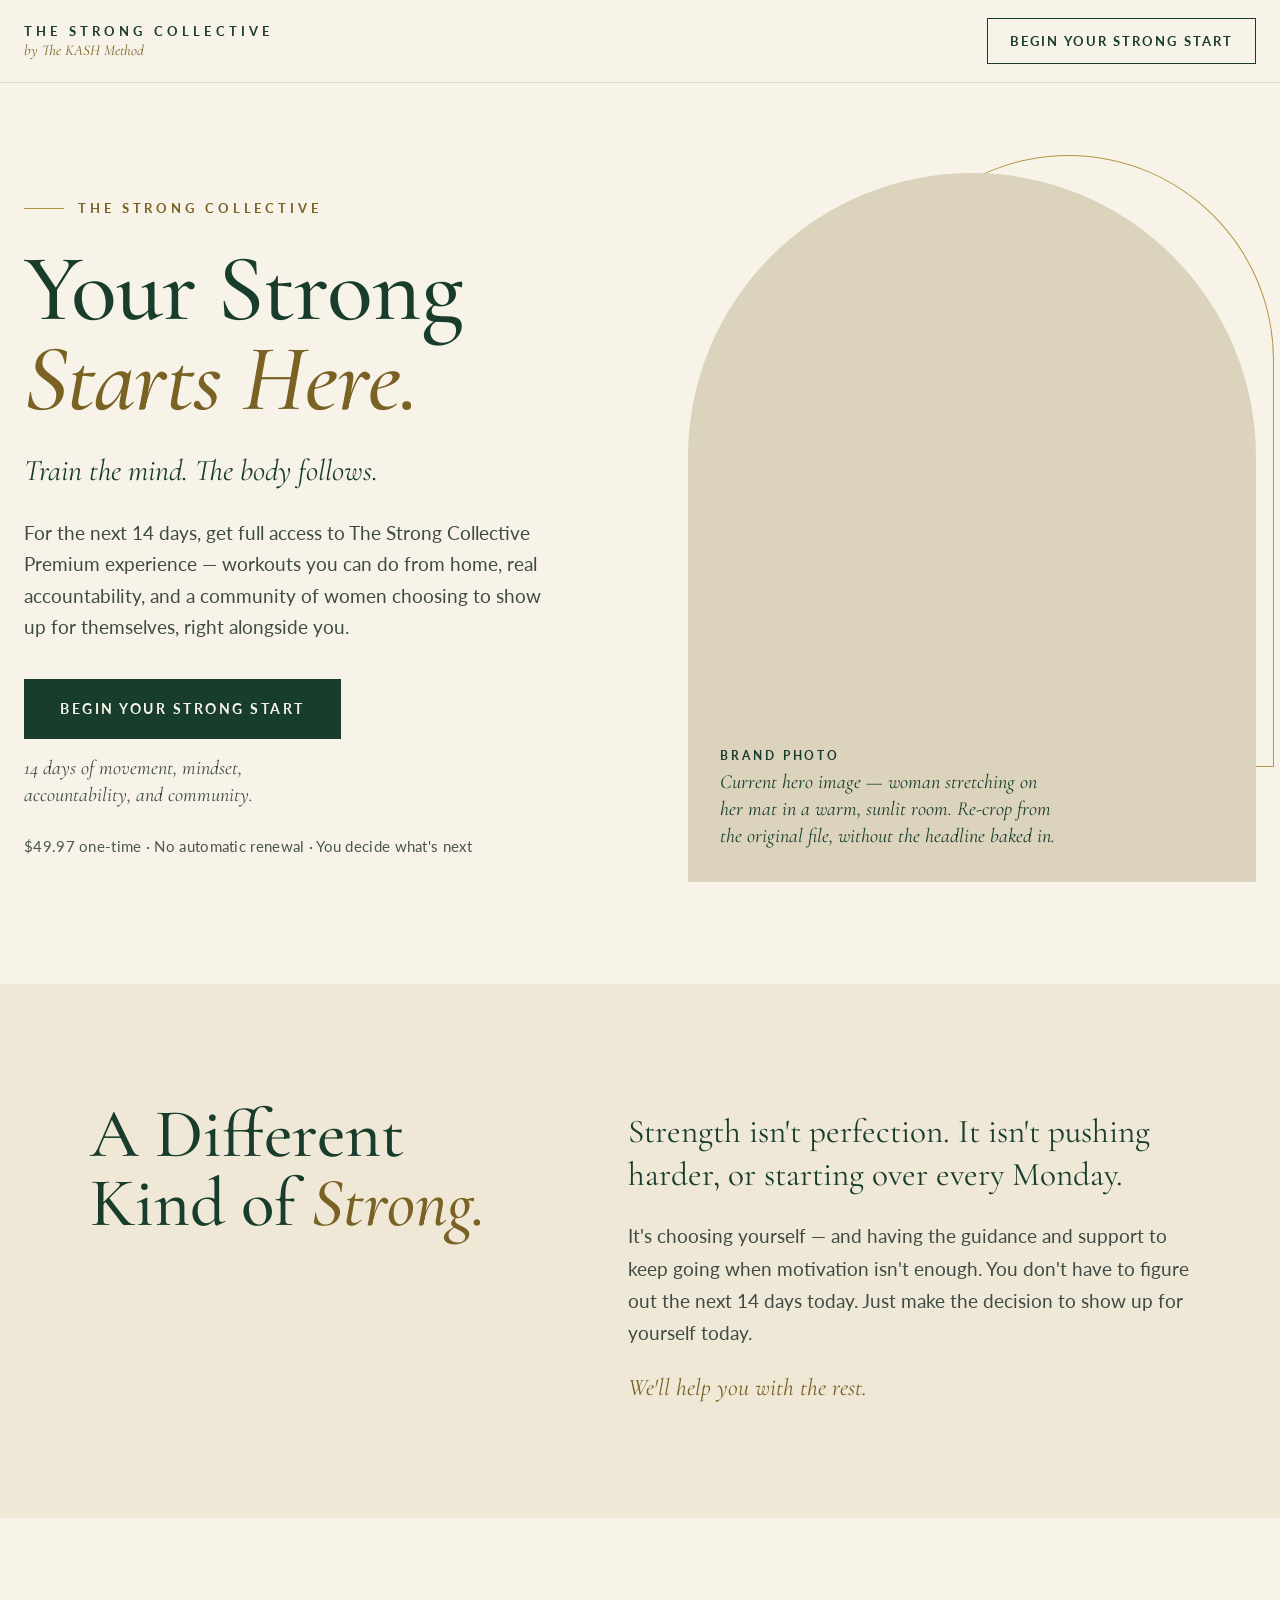
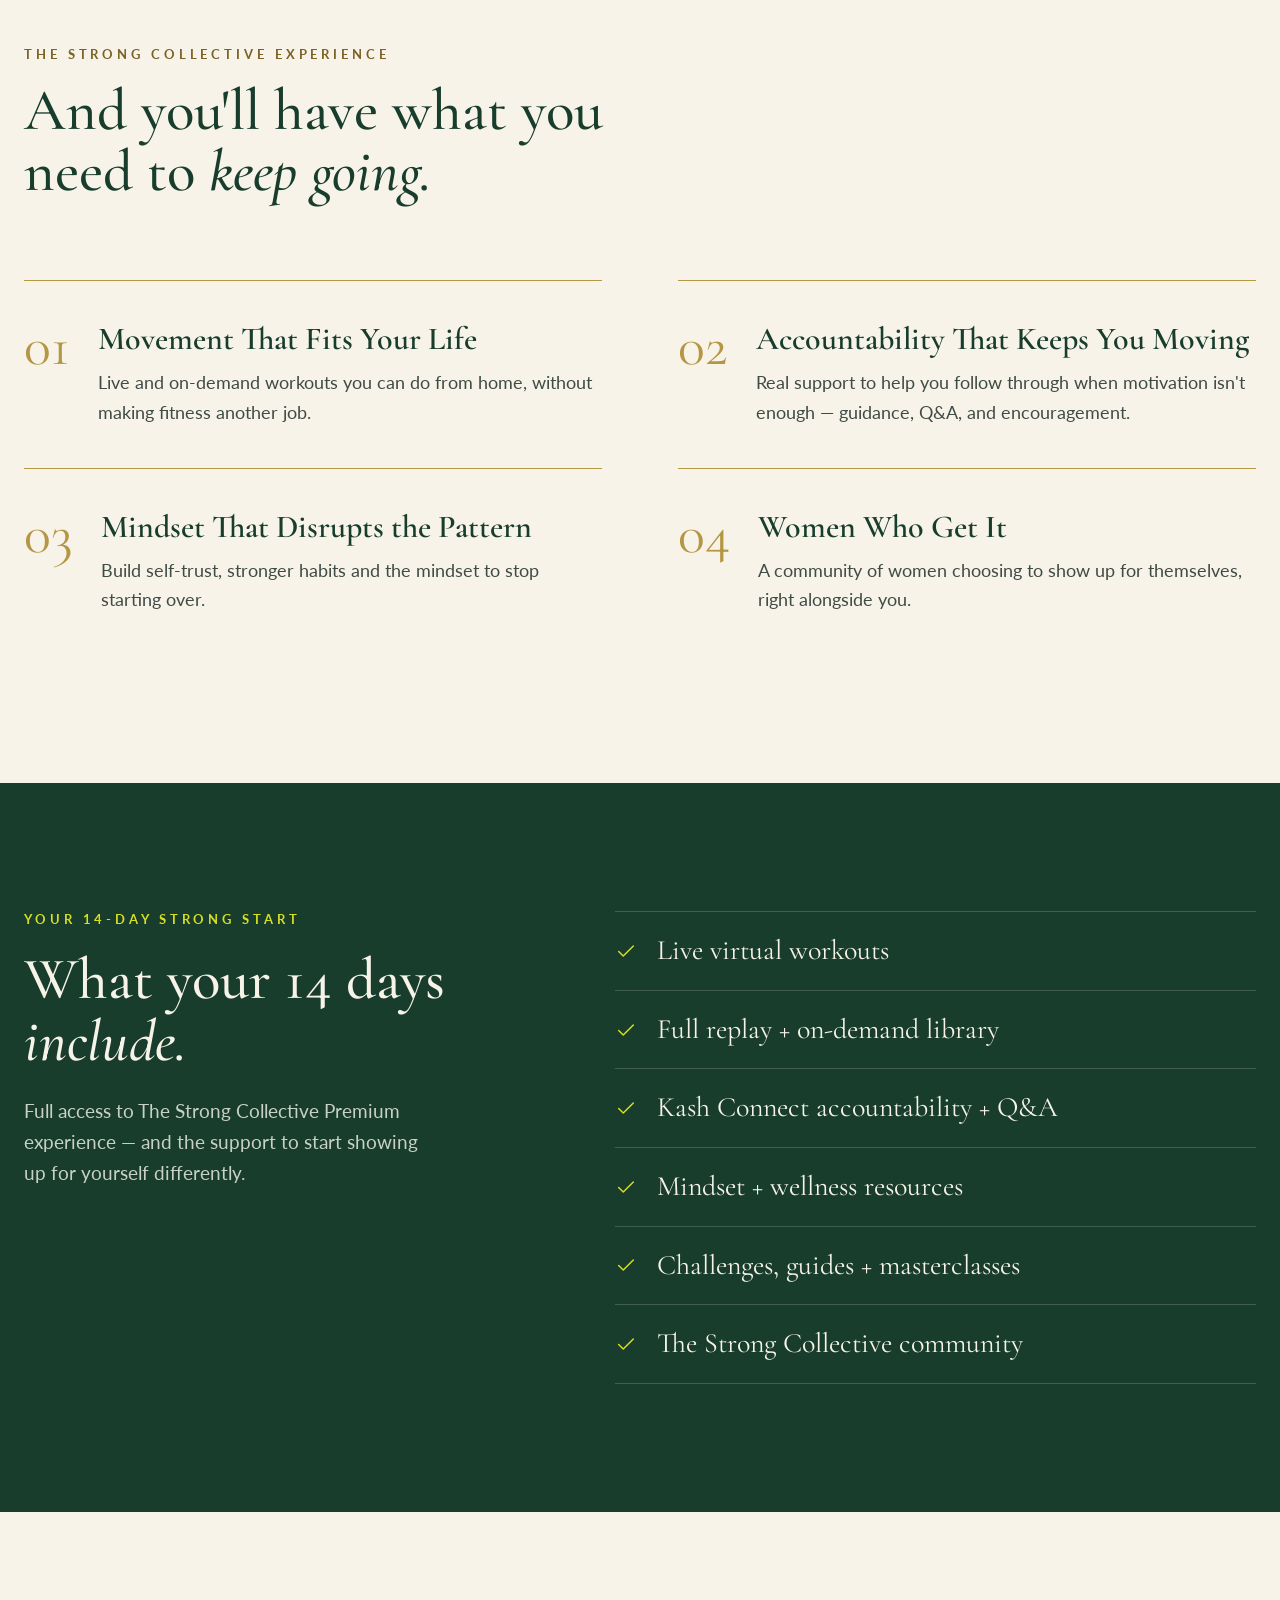
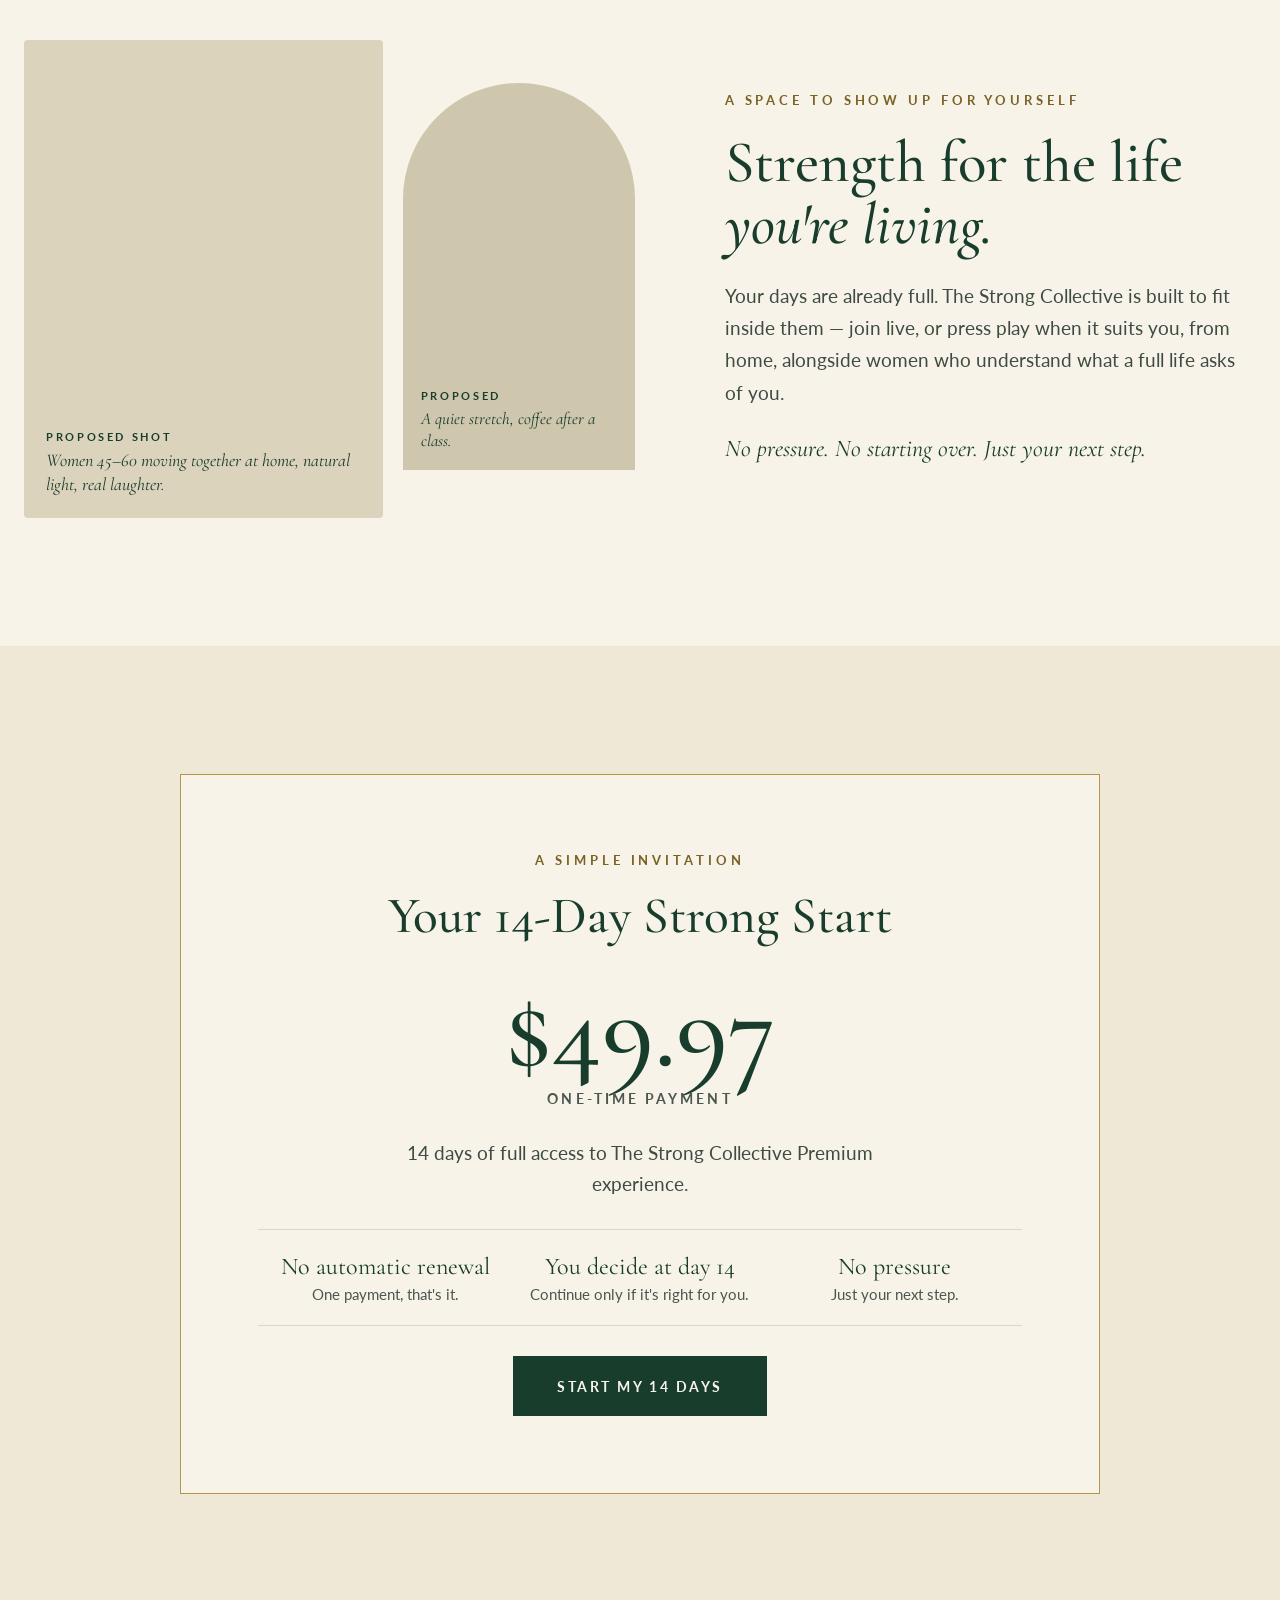
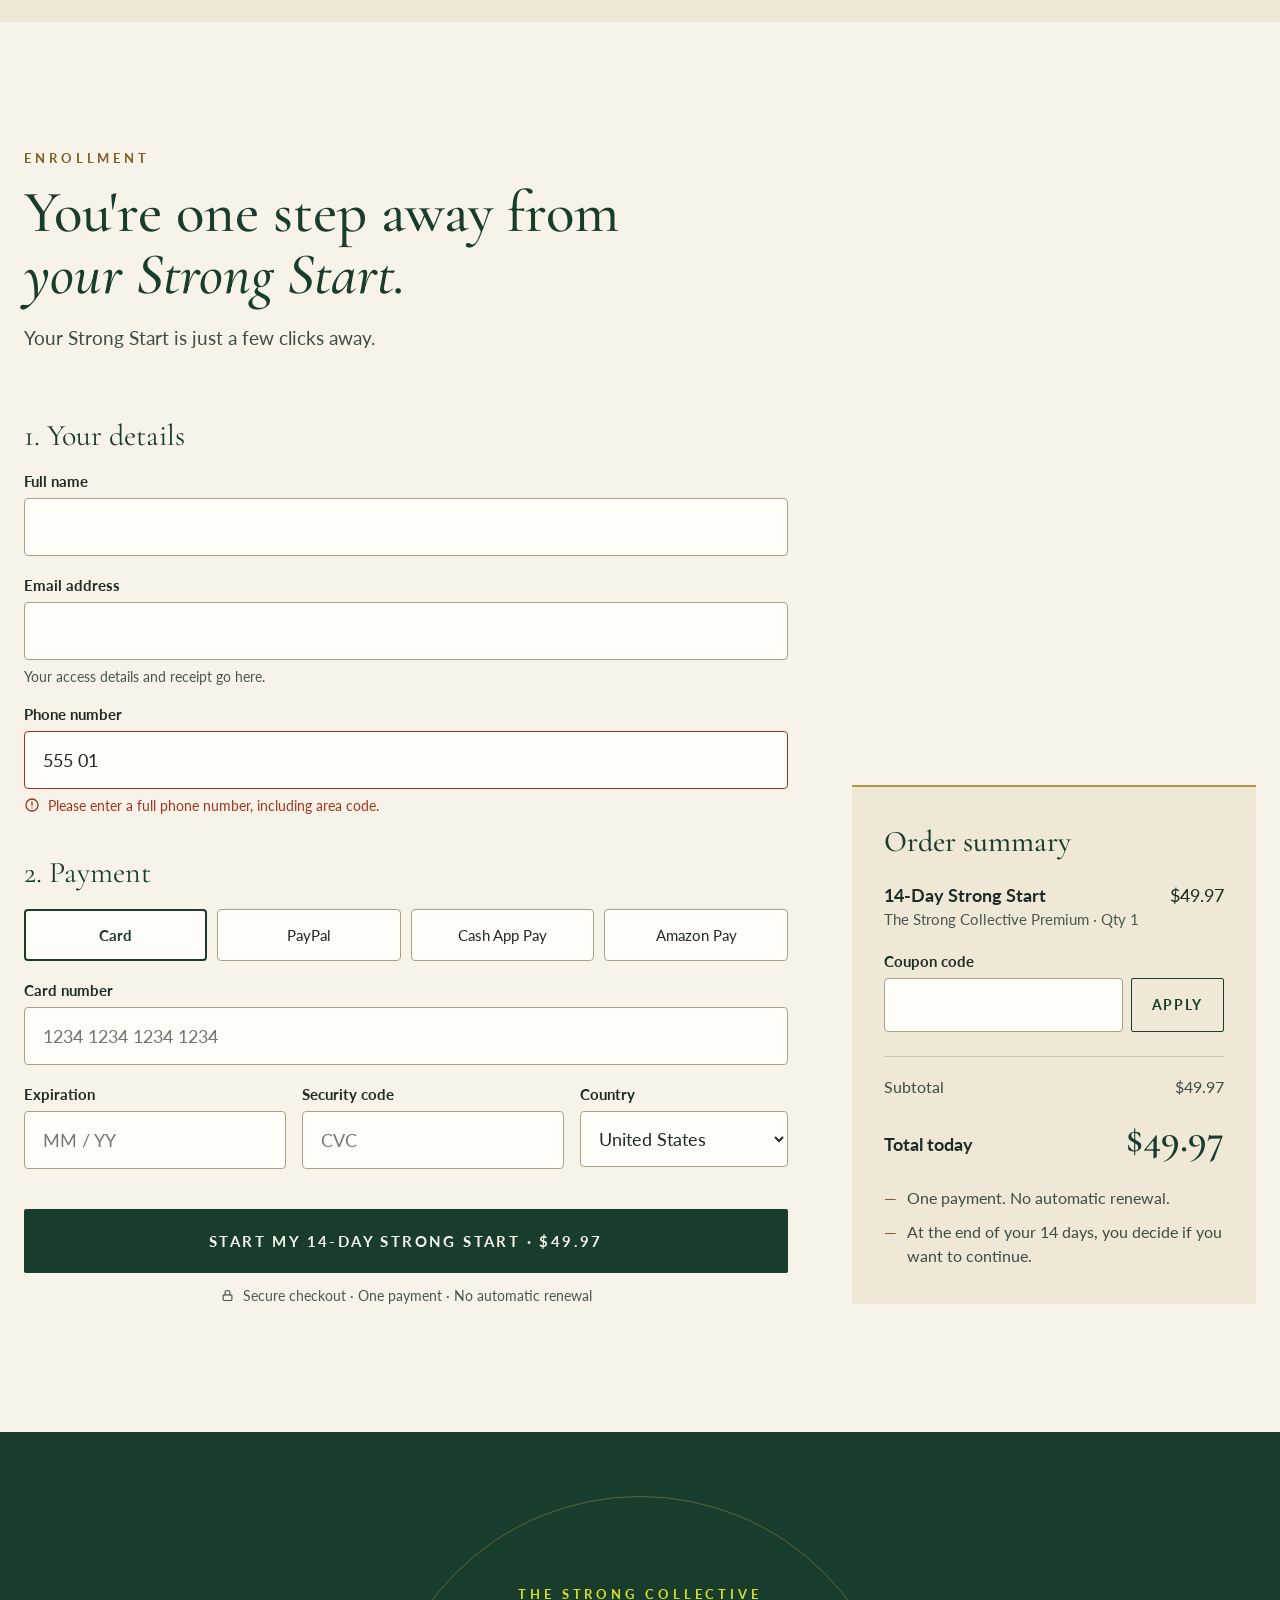
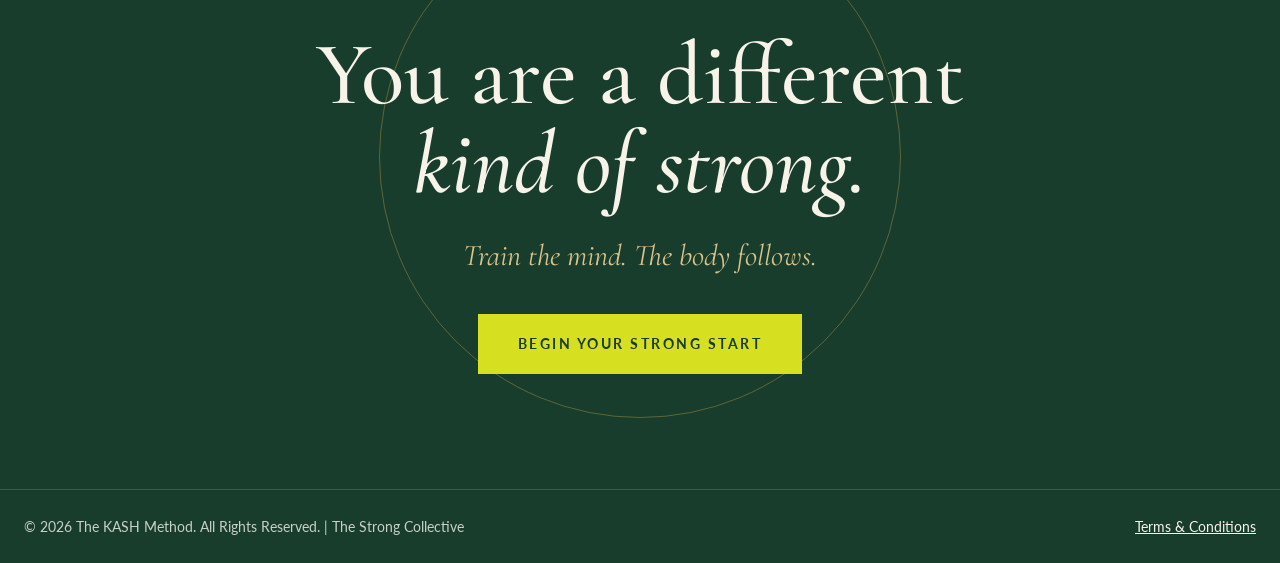
==== index.html @ 796e9d34 "Add Strong Starts homepage redesign and audit notes" ====
<!doctype html>
<html lang="en">
<head>
<meta charset="utf-8">
<meta name="viewport" content="width=device-width, initial-scale=1">
<title>Strong Starts Today — Homepage Redesign</title>
<meta name="description" content="The 14-Day Strong Start from The Strong Collective: live and on-demand workouts, accountability, mindset and community. $49.97 one-time, no automatic renewal.">
<link rel="preconnect" href="https://fonts.googleapis.com">
<link rel="stylesheet" href="https://fonts.googleapis.com/css2?family=Cormorant+Garamond:ital,wght@0,400;0,500;0,600;1,400;1,500&amp;family=Lato:wght@400;700&amp;display=swap">
<style>
body{margin:0;background:#F7F3E8;color:#1F2B25;font-family:'Lato',system-ui,sans-serif;-webkit-font-smoothing:antialiased}
a{color:#183D2D}a:hover{color:#7A6124}
*:focus-visible{outline:3px solid #B59645;outline-offset:3px}
.ss-btn{transition:background-color .25s ease,color .25s ease,transform .25s ease}
.ss-btn:hover{background:#0F2A1E !important;color:#F7F3E8 !important;transform:translateY(-1px)}
.ss-btn-light:hover{background:#E6EC5A !important;color:#183D2D !important;transform:translateY(-1px)}
.ss-field:focus{border-color:#183D2D !important;box-shadow:0 0 0 3px rgba(181,150,69,.35)}
@media (prefers-reduced-motion:reduce){*{transition:none !important;animation:none !important;scroll-behavior:auto !important}}
</style>
<style>html{scroll-behavior:smooth}</style>
</head>
<body>
<div style="width: 100%; min-height: 100%; background: #F7F3E8; overflow-x: hidden">

<!-- Header -->
<header style="border-bottom: 1px solid rgba(24,61,45,.14)">
<div style="max-width: 1240px; margin: 0 auto; padding: 18px 24px; display: flex; flex-wrap: wrap; align-items: center; justify-content: space-between; gap: 16px">
<a href="#top" style="text-decoration: none; display: flex; flex-direction: column; gap: 2px">
<span style="font-family: 'Lato', sans-serif; font-size: 13px; letter-spacing: .32em; font-weight: 700; color: #183D2D">THE STRONG COLLECTIVE</span>
<span style="font-family: 'Cormorant Garamond', serif; font-style: italic; font-size: 15px; color: #7A6124">by The KASH Method</span>
</a>
<a href="#enroll" class="ss-btn" style="display: inline-flex; align-items: center; min-height: 44px; padding: 0 22px; border: 1px solid #183D2D; color: #183D2D; text-decoration: none; font-size: 13px; font-weight: 700; letter-spacing: .16em">BEGIN YOUR STRONG START</a>
</div>
</header>

<!-- 1 Hero -->
<section id="top" style="max-width: 1240px; margin: 0 auto; padding: clamp(48px, 7vw, 104px) 24px clamp(56px, 8vw, 120px); display: flex; flex-wrap: wrap; align-items: center; gap: clamp(40px, 6vw, 88px)">
<div style="flex: 1 1 440px; min-width: 0; display: flex; flex-direction: column; gap: 28px">
<div style="display: flex; align-items: center; gap: 14px">
<span style="width: 40px; height: 1px; background: #B59645"></span>
<span style="font-size: 13px; letter-spacing: .3em; font-weight: 700; color: #7A6124">THE STRONG COLLECTIVE</span>
</div>
<h1 style="margin: 0; font-family: 'Cormorant Garamond', serif; font-weight: 500; font-size: clamp(52px, 7.4vw, 104px); line-height: .95; letter-spacing: -.01em; color: #183D2D">Your Strong<br><span style="font-style: italic; color: #7A6124">Starts Here.</span></h1>
<p style="margin: 0; font-family: 'Cormorant Garamond', serif; font-style: italic; font-size: clamp(24px, 2.4vw, 30px); color: #183D2D">Train the mind. The body follows.</p>
<p style="margin: 0; max-width: 520px; font-size: 19px; line-height: 1.65; color: #3F4B45">For the next 14 days, get full access to The Strong Collective Premium experience — workouts you can do from home, real accountability, and a community of women choosing to show up for themselves, right alongside you.</p>
<div style="display: flex; flex-wrap: wrap; align-items: center; gap: 16px 28px; padding-top: 8px">
<a href="#enroll" class="ss-btn" style="display: inline-flex; align-items: center; justify-content: center; min-height: 60px; padding: 0 36px; background: #183D2D; color: #F7F3E8; text-decoration: none; font-size: 14px; font-weight: 700; letter-spacing: .18em">BEGIN YOUR STRONG START</a>
<span style="font-family: 'Cormorant Garamond', serif; font-style: italic; font-size: 20px; line-height: 1.35; color: #3F4B45; max-width: 280px">14 days of movement, mindset, accountability, and community.</span>
</div>
<p style="margin: 0; font-size: 15px; color: #4A564F; letter-spacing: .02em">$49.97 one-time  ·  No automatic renewal  ·  You decide what's next</p>
</div>
<div style="flex: 1 1 420px; min-width: 0; position: relative">
<div style="position: absolute; top: -18px; right: -18px; width: 72%; height: 86%; border: 1px solid #B59645; border-radius: 999px 999px 4px 4px" aria-hidden="true"></div>
<div role="img" aria-label="Photo placeholder: existing brand hero photo" style="position: relative; aspect-ratio: 4 / 5; width: 100%; border-radius: 999px 999px 4px 4px; background: #DCD3BD; display: flex; align-items: flex-end; overflow: hidden">
<div style="padding: 28px 32px 32px; display: flex; flex-direction: column; gap: 6px">
<span style="font-size: 12px; letter-spacing: .24em; font-weight: 700; color: #183D2D">BRAND PHOTO</span>
<span style="font-family: 'Cormorant Garamond', serif; font-style: italic; font-size: 20px; line-height: 1.35; color: #183D2D; max-width: 340px">Current hero image — woman stretching on her mat in a warm, sunlit room. Re-crop from the original file, without the headline baked in.</span>
</div>
</div>
</div>
</section>

<!-- 2 Emotional connection -->
<section style="background: #EFE8D6">
<div style="max-width: 1100px; margin: 0 auto; padding: clamp(72px, 9vw, 136px) 24px; display: flex; flex-wrap: wrap; gap: clamp(32px, 6vw, 96px); align-items: flex-start">
<h2 style="flex: 1 1 320px; margin: 0; font-family: 'Cormorant Garamond', serif; font-weight: 500; font-size: clamp(44px, 5.4vw, 76px); line-height: 1; color: #183D2D">A Different<br>Kind of <span style="font-style: italic; color: #7A6124">Strong.</span></h2>
<div style="flex: 1 1 420px; min-width: 0; display: flex; flex-direction: column; gap: 24px; padding-top: 10px">
<p style="margin: 0; font-family: 'Cormorant Garamond', serif; font-size: clamp(26px, 2.6vw, 34px); line-height: 1.3; color: #183D2D">Strength isn't perfection. It isn't pushing harder, or starting over every Monday.</p>
<p style="margin: 0; font-size: 19px; line-height: 1.7; color: #3F4B45">It's choosing yourself — and having the guidance and support to keep going when motivation isn't enough. You don't have to figure out the next 14 days today. Just make the decision to show up for yourself today.</p>
<p style="margin: 0; font-family: 'Cormorant Garamond', serif; font-style: italic; font-size: 24px; color: #7A6124">We'll help you with the rest.</p>
</div>
</div>
</section>

<!-- 3 Pillars -->
<section style="max-width: 1240px; margin: 0 auto; padding: clamp(80px, 10vw, 144px) 24px">
<div style="display: flex; flex-wrap: wrap; justify-content: space-between; align-items: flex-end; gap: 24px; margin-bottom: clamp(48px, 6vw, 80px)">
<div style="display: flex; flex-direction: column; gap: 18px; max-width: 640px">
<span style="font-size: 13px; letter-spacing: .3em; font-weight: 700; color: #7A6124">THE STRONG COLLECTIVE EXPERIENCE</span>
<h2 style="margin: 0; font-family: 'Cormorant Garamond', serif; font-weight: 500; font-size: clamp(40px, 4.6vw, 64px); line-height: 1.05; color: #183D2D">And you'll have what you need to <span style="font-style: italic">keep going.</span></h2>
</div>
</div>
<div style="display: grid; grid-template-columns: repeat(auto-fit, minmax(min(100%, 480px), 1fr)); column-gap: clamp(40px, 6vw, 96px)">
<article style="display: flex; gap: 28px; padding: 40px 0; border-top: 1px solid #B59645">
<span style="font-family: 'Cormorant Garamond', serif; font-size: 56px; line-height: .9; color: #B59645" aria-hidden="true">01</span>
<div style="display: flex; flex-direction: column; gap: 12px">
<h3 style="margin: 0; font-family: 'Cormorant Garamond', serif; font-weight: 600; font-size: 32px; line-height: 1.1; color: #183D2D">Movement That Fits Your Life</h3>
<p style="margin: 0; font-size: 18px; line-height: 1.65; color: #3F4B45">Live and on-demand workouts you can do from home, without making fitness another job.</p>
</div>
</article>
<article style="display: flex; gap: 28px; padding: 40px 0; border-top: 1px solid #B59645">
<span style="font-family: 'Cormorant Garamond', serif; font-size: 56px; line-height: .9; color: #B59645" aria-hidden="true">02</span>
<div style="display: flex; flex-direction: column; gap: 12px">
<h3 style="margin: 0; font-family: 'Cormorant Garamond', serif; font-weight: 600; font-size: 32px; line-height: 1.1; color: #183D2D">Accountability That Keeps You Moving</h3>
<p style="margin: 0; font-size: 18px; line-height: 1.65; color: #3F4B45">Real support to help you follow through when motivation isn't enough — guidance, Q&amp;A, and encouragement.</p>
</div>
</article>
<article style="display: flex; gap: 28px; padding: 40px 0; border-top: 1px solid #B59645">
<span style="font-family: 'Cormorant Garamond', serif; font-size: 56px; line-height: .9; color: #B59645" aria-hidden="true">03</span>
<div style="display: flex; flex-direction: column; gap: 12px">
<h3 style="margin: 0; font-family: 'Cormorant Garamond', serif; font-weight: 600; font-size: 32px; line-height: 1.1; color: #183D2D">Mindset That Disrupts the Pattern</h3>
<p style="margin: 0; font-size: 18px; line-height: 1.65; color: #3F4B45">Build self-trust, stronger habits and the mindset to stop starting over.</p>
</div>
</article>
<article style="display: flex; gap: 28px; padding: 40px 0; border-top: 1px solid #B59645">
<span style="font-family: 'Cormorant Garamond', serif; font-size: 56px; line-height: .9; color: #B59645" aria-hidden="true">04</span>
<div style="display: flex; flex-direction: column; gap: 12px">
<h3 style="margin: 0; font-family: 'Cormorant Garamond', serif; font-weight: 600; font-size: 32px; line-height: 1.1; color: #183D2D">Women Who Get It</h3>
<p style="margin: 0; font-size: 18px; line-height: 1.65; color: #3F4B45">A community of women choosing to show up for themselves, right alongside you.</p>
</div>
</article>
</div>
</section>

<!-- 4 What's included -->
<section style="background: #183D2D; color: #F7F3E8">
<div style="max-width: 1240px; margin: 0 auto; padding: clamp(80px, 10vw, 136px) 24px; display: flex; flex-wrap: wrap; gap: clamp(40px, 7vw, 120px)">
<div style="flex: 1 1 340px; min-width: 0; display: flex; flex-direction: column; gap: 22px">
<span style="font-size: 13px; letter-spacing: .3em; font-weight: 700; color: #D7DF21">YOUR 14-DAY STRONG START</span>
<h2 style="margin: 0; font-family: 'Cormorant Garamond', serif; font-weight: 500; font-size: clamp(40px, 4.6vw, 64px); line-height: 1.05; color: #F7F3E8">What your 14 days <span style="font-style: italic">include.</span></h2>
<p style="margin: 0; font-size: 19px; line-height: 1.65; color: #C9D1C6; max-width: 420px">Full access to The Strong Collective Premium experience — and the support to start showing up for yourself differently.</p>
</div>
<ul style="flex: 1 1 480px; min-width: 0; margin: 0; padding: 0; list-style: none; display: flex; flex-direction: column">
<li style="display: flex; align-items: center; gap: 20px; padding: 22px 0; border-top: 1px solid rgba(247,243,232,.18)"><svg width="22" height="22" viewBox="0 0 24 24" fill="none" stroke="#D7DF21" stroke-width="1.6" stroke-linecap="round" stroke-linejoin="round" aria-hidden="true"><path d="M4 12.5l5 5L20 6.5"></path></svg><span style="font-family: 'Cormorant Garamond', serif; font-size: 28px; line-height: 1.2">Live virtual workouts</span></li>
<li style="display: flex; align-items: center; gap: 20px; padding: 22px 0; border-top: 1px solid rgba(247,243,232,.18)"><svg width="22" height="22" viewBox="0 0 24 24" fill="none" stroke="#D7DF21" stroke-width="1.6" stroke-linecap="round" stroke-linejoin="round" aria-hidden="true"><path d="M4 12.5l5 5L20 6.5"></path></svg><span style="font-family: 'Cormorant Garamond', serif; font-size: 28px; line-height: 1.2">Full replay + on-demand library</span></li>
<li style="display: flex; align-items: center; gap: 20px; padding: 22px 0; border-top: 1px solid rgba(247,243,232,.18)"><svg width="22" height="22" viewBox="0 0 24 24" fill="none" stroke="#D7DF21" stroke-width="1.6" stroke-linecap="round" stroke-linejoin="round" aria-hidden="true"><path d="M4 12.5l5 5L20 6.5"></path></svg><span style="font-family: 'Cormorant Garamond', serif; font-size: 28px; line-height: 1.2">Kash Connect accountability + Q&amp;A</span></li>
<li style="display: flex; align-items: center; gap: 20px; padding: 22px 0; border-top: 1px solid rgba(247,243,232,.18)"><svg width="22" height="22" viewBox="0 0 24 24" fill="none" stroke="#D7DF21" stroke-width="1.6" stroke-linecap="round" stroke-linejoin="round" aria-hidden="true"><path d="M4 12.5l5 5L20 6.5"></path></svg><span style="font-family: 'Cormorant Garamond', serif; font-size: 28px; line-height: 1.2">Mindset + wellness resources</span></li>
<li style="display: flex; align-items: center; gap: 20px; padding: 22px 0; border-top: 1px solid rgba(247,243,232,.18)"><svg width="22" height="22" viewBox="0 0 24 24" fill="none" stroke="#D7DF21" stroke-width="1.6" stroke-linecap="round" stroke-linejoin="round" aria-hidden="true"><path d="M4 12.5l5 5L20 6.5"></path></svg><span style="font-family: 'Cormorant Garamond', serif; font-size: 28px; line-height: 1.2">Challenges, guides + masterclasses</span></li>
<li style="display: flex; align-items: center; gap: 20px; padding: 22px 0; border-top: 1px solid rgba(247,243,232,.18); border-bottom: 1px solid rgba(247,243,232,.18)"><svg width="22" height="22" viewBox="0 0 24 24" fill="none" stroke="#D7DF21" stroke-width="1.6" stroke-linecap="round" stroke-linejoin="round" aria-hidden="true"><path d="M4 12.5l5 5L20 6.5"></path></svg><span style="font-family: 'Cormorant Garamond', serif; font-size: 28px; line-height: 1.2">The Strong Collective community</span></li>
</ul>
</div>
</section>

<!-- 5 Lifestyle storytelling -->
<section style="max-width: 1240px; margin: 0 auto; padding: clamp(80px, 10vw, 144px) 24px; display: flex; flex-wrap: wrap; align-items: center; gap: clamp(40px, 7vw, 112px)">
<div style="flex: 1 1 480px; min-width: 0; display: grid; grid-template-columns: repeat(5, minmax(0, 1fr)); gap: 20px; align-items: end">
<div role="img" aria-label="Photo placeholder: women moving together" style="grid-column: span 3; aspect-ratio: 3 / 4; background: #DCD3BD; border-radius: 4px; display: flex; align-items: flex-end">
<div style="padding: 22px; display: flex; flex-direction: column; gap: 6px">
<span style="font-size: 11px; letter-spacing: .24em; font-weight: 700; color: #183D2D">PROPOSED SHOT</span>
<span style="font-family: 'Cormorant Garamond', serif; font-style: italic; font-size: 18px; line-height: 1.3; color: #183D2D">Women 45–60 moving together at home, natural light, real laughter.</span>
</div>
</div>
<div role="img" aria-label="Photo placeholder: a quiet moment of rest" style="grid-column: span 2; aspect-ratio: 3 / 5; background: #CFC6AE; border-radius: 999px 999px 4px 4px; display: flex; align-items: flex-end; margin-bottom: 48px">
<div style="padding: 18px; display: flex; flex-direction: column; gap: 6px">
<span style="font-size: 11px; letter-spacing: .24em; font-weight: 700; color: #183D2D">PROPOSED</span>
<span style="font-family: 'Cormorant Garamond', serif; font-style: italic; font-size: 17px; line-height: 1.3; color: #183D2D">A quiet stretch, coffee after a class.</span>
</div>
</div>
</div>
<div style="flex: 1 1 400px; min-width: 0; display: flex; flex-direction: column; gap: 24px">
<span style="font-size: 13px; letter-spacing: .3em; font-weight: 700; color: #7A6124">A SPACE TO SHOW UP FOR YOURSELF</span>
<h2 style="margin: 0; font-family: 'Cormorant Garamond', serif; font-weight: 500; font-size: clamp(40px, 4.6vw, 64px); line-height: 1.05; color: #183D2D">Strength for the life <span style="font-style: italic">you're living.</span></h2>
<p style="margin: 0; font-size: 19px; line-height: 1.7; color: #3F4B45">Your days are already full. The Strong Collective is built to fit inside them — join live, or press play when it suits you, from home, alongside women who understand what a full life asks of you.</p>
<p style="margin: 0; font-family: 'Cormorant Garamond', serif; font-style: italic; font-size: 24px; line-height: 1.35; color: #183D2D">No pressure. No starting over. Just your next step.</p>
</div>
</section>

<!-- 6 The invitation -->
<section style="background: #EFE8D6">
<div style="max-width: 920px; margin: 0 auto; padding: clamp(80px, 10vw, 136px) 24px">
<div style="background: #F7F3E8; border: 1px solid #B59645; padding: clamp(40px, 6vw, 80px) clamp(24px, 6vw, 80px); display: flex; flex-direction: column; align-items: center; text-align: center; gap: 22px">
<span style="font-size: 13px; letter-spacing: .3em; font-weight: 700; color: #7A6124">A SIMPLE INVITATION</span>
<h2 style="margin: 0; font-family: 'Cormorant Garamond', serif; font-weight: 500; font-size: clamp(36px, 4vw, 52px); line-height: 1.05; color: #183D2D">Your 14-Day Strong Start</h2>
<div style="display: flex; flex-direction: column; align-items: center; gap: 4px; padding: 8px 0">
<span style="font-family: 'Cormorant Garamond', serif; font-weight: 500; font-size: clamp(72px, 9vw, 112px); line-height: 1; color: #183D2D">$49.97</span>
<span style="font-size: 14px; letter-spacing: .22em; font-weight: 700; color: #4A564F">ONE-TIME PAYMENT</span>
</div>
<p style="margin: 0; max-width: 520px; font-size: 19px; line-height: 1.65; color: #3F4B45">14 days of full access to The Strong Collective Premium experience.</p>
<div style="width: 100%; display: flex; flex-wrap: wrap; justify-content: center; border-top: 1px solid rgba(24,61,45,.14); border-bottom: 1px solid rgba(24,61,45,.14); margin: 8px 0">
<div style="flex: 1 1 180px; padding: 22px 12px; display: flex; flex-direction: column; gap: 4px"><span style="font-family: 'Cormorant Garamond', serif; font-size: 24px; color: #183D2D">No automatic renewal</span><span style="font-size: 15px; color: #4A564F">One payment, that's it.</span></div>
<div style="flex: 1 1 180px; padding: 22px 12px; display: flex; flex-direction: column; gap: 4px"><span style="font-family: 'Cormorant Garamond', serif; font-size: 24px; color: #183D2D">You decide at day 14</span><span style="font-size: 15px; color: #4A564F">Continue only if it's right for you.</span></div>
<div style="flex: 1 1 180px; padding: 22px 12px; display: flex; flex-direction: column; gap: 4px"><span style="font-family: 'Cormorant Garamond', serif; font-size: 24px; color: #183D2D">No pressure</span><span style="font-size: 15px; color: #4A564F">Just your next step.</span></div>
</div>
<a href="#enroll" class="ss-btn" style="display: inline-flex; align-items: center; justify-content: center; min-height: 60px; padding: 0 44px; background: #183D2D; color: #F7F3E8; text-decoration: none; font-size: 14px; font-weight: 700; letter-spacing: .18em">START MY 14 DAYS</a>
</div>
</div>
</section>

<!-- 7 Enrollment + checkout -->
<section id="enroll" style="max-width: 1240px; margin: 0 auto; padding: clamp(80px, 10vw, 136px) 24px">
<div style="display: flex; flex-direction: column; gap: 16px; max-width: 640px; margin-bottom: clamp(40px, 5vw, 64px)">
<span style="font-size: 13px; letter-spacing: .3em; font-weight: 700; color: #7A6124">ENROLLMENT</span>
<h2 style="margin: 0; font-family: 'Cormorant Garamond', serif; font-weight: 500; font-size: clamp(40px, 4.6vw, 64px); line-height: 1.05; color: #183D2D">You're one step away from <span style="font-style: italic">your Strong Start.</span></h2>
<p style="margin: 0; font-size: 19px; line-height: 1.65; color: #3F4B45">Your Strong Start is just a few clicks away.</p>
</div>
<div style="display: flex; flex-wrap: wrap-reverse; gap: clamp(32px, 5vw, 64px); align-items: flex-start">

<form style="flex: 999 1 520px; min-width: 0; display: flex; flex-direction: column; gap: 40px" aria-label="Enrollment and payment">
<fieldset style="margin: 0; padding: 0; border: 0; display: flex; flex-direction: column; gap: 20px">
<legend style="padding: 0 0 18px; font-family: 'Cormorant Garamond', serif; font-size: 30px; color: #183D2D">1. Your details</legend>
<div style="display: flex; flex-direction: column; gap: 8px">
<label for="ss-name" style="font-size: 15px; font-weight: 700; color: #1F2B25">Full name</label>
<input id="ss-name" class="ss-field" type="text" autocomplete="name" style="height: 56px; padding: 0 18px; font: 18px 'Lato', sans-serif; color: #1F2B25; background: #FFFDF8; border: 1px solid #A9A08A; border-radius: 4px; outline: none">
</div>
<div style="display: flex; flex-direction: column; gap: 8px">
<label for="ss-email" style="font-size: 15px; font-weight: 700; color: #1F2B25">Email address</label>
<input id="ss-email" class="ss-field" type="email" autocomplete="email" aria-describedby="ss-email-hint" style="height: 56px; padding: 0 18px; font: 18px 'Lato', sans-serif; color: #1F2B25; background: #FFFDF8; border: 1px solid #A9A08A; border-radius: 4px; outline: none">
<span id="ss-email-hint" style="font-size: 14px; color: #4A564F">Your access details and receipt go here.</span>
</div>
<div style="display: flex; flex-direction: column; gap: 8px">
<label for="ss-phone" style="font-size: 15px; font-weight: 700; color: #1F2B25">Phone number</label>
<input id="ss-phone" class="ss-field" type="tel" autocomplete="tel" aria-invalid="true" aria-describedby="ss-phone-err" value="555 01" style="height: 56px; padding: 0 18px; font: 18px 'Lato', sans-serif; color: #1F2B25; background: #FFFDF8; border: 1.5px solid #A3341F; border-radius: 4px; outline: none">
<span id="ss-phone-err" style="display: flex; align-items: center; gap: 8px; font-size: 14px; color: #A3341F"><svg width="16" height="16" viewBox="0 0 24 24" fill="none" stroke="currentColor" stroke-width="2" stroke-linecap="round" aria-hidden="true"><circle cx="12" cy="12" r="9"></circle><path d="M12 7.5v5.5M12 16.5v.01"></path></svg>Please enter a full phone number, including area code.</span>
</div>
</fieldset>

<fieldset style="margin: 0; padding: 0; border: 0; display: flex; flex-direction: column; gap: 20px">
<legend style="padding: 0 0 18px; font-family: 'Cormorant Garamond', serif; font-size: 30px; color: #183D2D">2. Payment</legend>
<div role="radiogroup" aria-label="Payment method" style="display: grid; grid-template-columns: repeat(auto-fit, minmax(130px, 1fr)); gap: 10px">
<button type="button" role="radio" aria-checked="true" style="min-height: 52px; background: #FFFDF8; border: 2px solid #183D2D; border-radius: 4px; font: 700 15px 'Lato', sans-serif; color: #183D2D; cursor: pointer">Card</button>
<button type="button" role="radio" aria-checked="false" style="min-height: 52px; background: #FFFDF8; border: 1px solid #A9A08A; border-radius: 4px; font: 15px 'Lato', sans-serif; color: #1F2B25; cursor: pointer">PayPal</button>
<button type="button" role="radio" aria-checked="false" style="min-height: 52px; background: #FFFDF8; border: 1px solid #A9A08A; border-radius: 4px; font: 15px 'Lato', sans-serif; color: #1F2B25; cursor: pointer">Cash App Pay</button>
<button type="button" role="radio" aria-checked="false" style="min-height: 52px; background: #FFFDF8; border: 1px solid #A9A08A; border-radius: 4px; font: 15px 'Lato', sans-serif; color: #1F2B25; cursor: pointer">Amazon Pay</button>
</div>
<div style="display: flex; flex-direction: column; gap: 8px">
<label for="ss-card" style="font-size: 15px; font-weight: 700; color: #1F2B25">Card number</label>
<input id="ss-card" class="ss-field" type="text" inputmode="numeric" autocomplete="cc-number" placeholder="1234 1234 1234 1234" style="height: 56px; padding: 0 18px; font: 18px 'Lato', sans-serif; color: #1F2B25; background: #FFFDF8; border: 1px solid #A9A08A; border-radius: 4px; outline: none">
</div>
<div style="display: flex; flex-wrap: wrap; gap: 16px">
<div style="flex: 1 1 160px; display: flex; flex-direction: column; gap: 8px">
<label for="ss-exp" style="font-size: 15px; font-weight: 700; color: #1F2B25">Expiration</label>
<input id="ss-exp" class="ss-field" type="text" autocomplete="cc-exp" placeholder="MM / YY" style="height: 56px; padding: 0 18px; font: 18px 'Lato', sans-serif; color: #1F2B25; background: #FFFDF8; border: 1px solid #A9A08A; border-radius: 4px; outline: none">
</div>
<div style="flex: 1 1 160px; display: flex; flex-direction: column; gap: 8px">
<label for="ss-cvc" style="font-size: 15px; font-weight: 700; color: #1F2B25">Security code</label>
<input id="ss-cvc" class="ss-field" type="text" inputmode="numeric" autocomplete="cc-csc" placeholder="CVC" style="height: 56px; padding: 0 18px; font: 18px 'Lato', sans-serif; color: #1F2B25; background: #FFFDF8; border: 1px solid #A9A08A; border-radius: 4px; outline: none">
</div>
<div style="flex: 1 1 160px; display: flex; flex-direction: column; gap: 8px">
<label for="ss-country" style="font-size: 15px; font-weight: 700; color: #1F2B25">Country</label>
<select id="ss-country" class="ss-field" autocomplete="country-name" style="height: 56px; padding: 0 14px; font: 18px 'Lato', sans-serif; color: #1F2B25; background: #FFFDF8; border: 1px solid #A9A08A; border-radius: 4px; outline: none"><option>United States</option></select>
</div>
</div>
</fieldset>

<div style="display: flex; flex-direction: column; gap: 14px">
<button type="submit" class="ss-btn" style="min-height: 64px; padding: 0 28px; background: #183D2D; color: #F7F3E8; border: 0; border-radius: 2px; font: 700 15px 'Lato', sans-serif; letter-spacing: .16em; cursor: pointer">START MY 14-DAY STRONG START  ·  $49.97</button>
<p style="margin: 0; display: flex; align-items: center; justify-content: center; gap: 8px; font-size: 14px; color: #4A564F; text-align: center"><svg width="15" height="15" viewBox="0 0 24 24" fill="none" stroke="currentColor" stroke-width="1.8" stroke-linecap="round" stroke-linejoin="round" aria-hidden="true"><rect x="5" y="11" width="14" height="9" rx="1.5"></rect><path d="M8 11V8a4 4 0 0 1 8 0v3"></path></svg>Secure checkout  ·  One payment  ·  No automatic renewal</p>
</div>
</form>

<aside aria-label="Order summary" style="flex: 1 1 340px; min-width: 0; background: #EFE8D6; border-top: 2px solid #B59645; padding: 36px 32px; display: flex; flex-direction: column; gap: 24px">
<h3 style="margin: 0; font-family: 'Cormorant Garamond', serif; font-weight: 500; font-size: 30px; color: #183D2D">Order summary</h3>
<div style="display: flex; justify-content: space-between; gap: 16px; align-items: baseline">
<div style="display: flex; flex-direction: column; gap: 4px"><span style="font-size: 18px; font-weight: 700; color: #1F2B25">14-Day Strong Start</span><span style="font-size: 15px; color: #4A564F">The Strong Collective Premium · Qty 1</span></div>
<span style="font-size: 18px; color: #1F2B25">$49.97</span>
</div>
<div style="display: flex; flex-direction: column; gap: 8px">
<label for="ss-coupon" style="font-size: 15px; font-weight: 700; color: #1F2B25">Coupon code</label>
<div style="display: flex; gap: 8px">
<input id="ss-coupon" class="ss-field" type="text" style="flex: 1 1 auto; min-width: 0; height: 52px; padding: 0 16px; font: 17px 'Lato', sans-serif; background: #FFFDF8; border: 1px solid #A9A08A; border-radius: 4px; outline: none">
<button type="button" style="min-height: 52px; padding: 0 20px; background: transparent; border: 1px solid #183D2D; border-radius: 2px; font: 700 14px 'Lato', sans-serif; letter-spacing: .12em; color: #183D2D; cursor: pointer">APPLY</button>
</div>
</div>
<div style="display: flex; flex-direction: column; gap: 10px; padding-top: 20px; border-top: 1px solid rgba(24,61,45,.18)">
<div style="display: flex; justify-content: space-between; font-size: 16px; color: #3F4B45"><span>Subtotal</span><span>$49.97</span></div>
<div style="display: flex; justify-content: space-between; align-items: baseline; padding-top: 8px"><span style="font-size: 18px; font-weight: 700; color: #1F2B25">Total today</span><span style="font-family: 'Cormorant Garamond', serif; font-weight: 600; font-size: 40px; color: #183D2D">$49.97</span></div>
</div>
<ul style="margin: 0; padding: 0; list-style: none; display: flex; flex-direction: column; gap: 10px; font-size: 16px; line-height: 1.5; color: #3F4B45">
<li style="display: flex; gap: 10px"><span style="color: #7A6124" aria-hidden="true">—</span>One payment. No automatic renewal.</li>
<li style="display: flex; gap: 10px"><span style="color: #7A6124" aria-hidden="true">—</span>At the end of your 14 days, you decide if you want to continue.</li>
</ul>
</aside>
</div>
</section>

<!-- 8 Closing -->
<section style="background: #183D2D; color: #F7F3E8; position: relative; overflow: hidden">
<div style="position: absolute; left: 50%; top: 64px; width: min(520px, 80vw); aspect-ratio: 1; transform: translateX(-50%); border: 1px solid rgba(181,150,69,.45); border-radius: 50%" aria-hidden="true"></div>
<div style="position: relative; max-width: 960px; margin: 0 auto; padding: clamp(96px, 12vw, 168px) 24px clamp(80px, 9vw, 120px); display: flex; flex-direction: column; align-items: center; text-align: center; gap: 28px">
<span style="font-size: 13px; letter-spacing: .3em; font-weight: 700; color: #D7DF21">THE STRONG COLLECTIVE</span>
<h2 style="margin: 0; font-family: 'Cormorant Garamond', serif; font-weight: 500; font-size: clamp(48px, 7vw, 96px); line-height: 1; color: #F7F3E8">You are a different<br><span style="font-style: italic">kind of strong.</span></h2>
<p style="margin: 0; font-family: 'Cormorant Garamond', serif; font-style: italic; font-size: clamp(24px, 2.4vw, 30px); color: #D9C38A">Train the mind. The body follows.</p>
<a href="#enroll" class="ss-btn-light" style="margin-top: 12px; display: inline-flex; align-items: center; justify-content: center; min-height: 60px; padding: 0 40px; background: #D7DF21; color: #183D2D; text-decoration: none; font-size: 14px; font-weight: 700; letter-spacing: .18em; transition: background-color .25s ease, transform .25s ease">BEGIN YOUR STRONG START</a>
</div>
<footer style="position: relative; border-top: 1px solid rgba(247,243,232,.16)">
<div style="max-width: 1240px; margin: 0 auto; padding: 28px 24px; display: flex; flex-wrap: wrap; justify-content: space-between; gap: 12px; font-size: 14px; color: #C9D1C6">
<span>© 2026 The KASH Method. All Rights Reserved.  |  The Strong Collective</span>
<a href="#terms" style="color: #F7F3E8">Terms &amp; Conditions</a>
</div>
</footer>
</section>

</div>
</body>
</html>
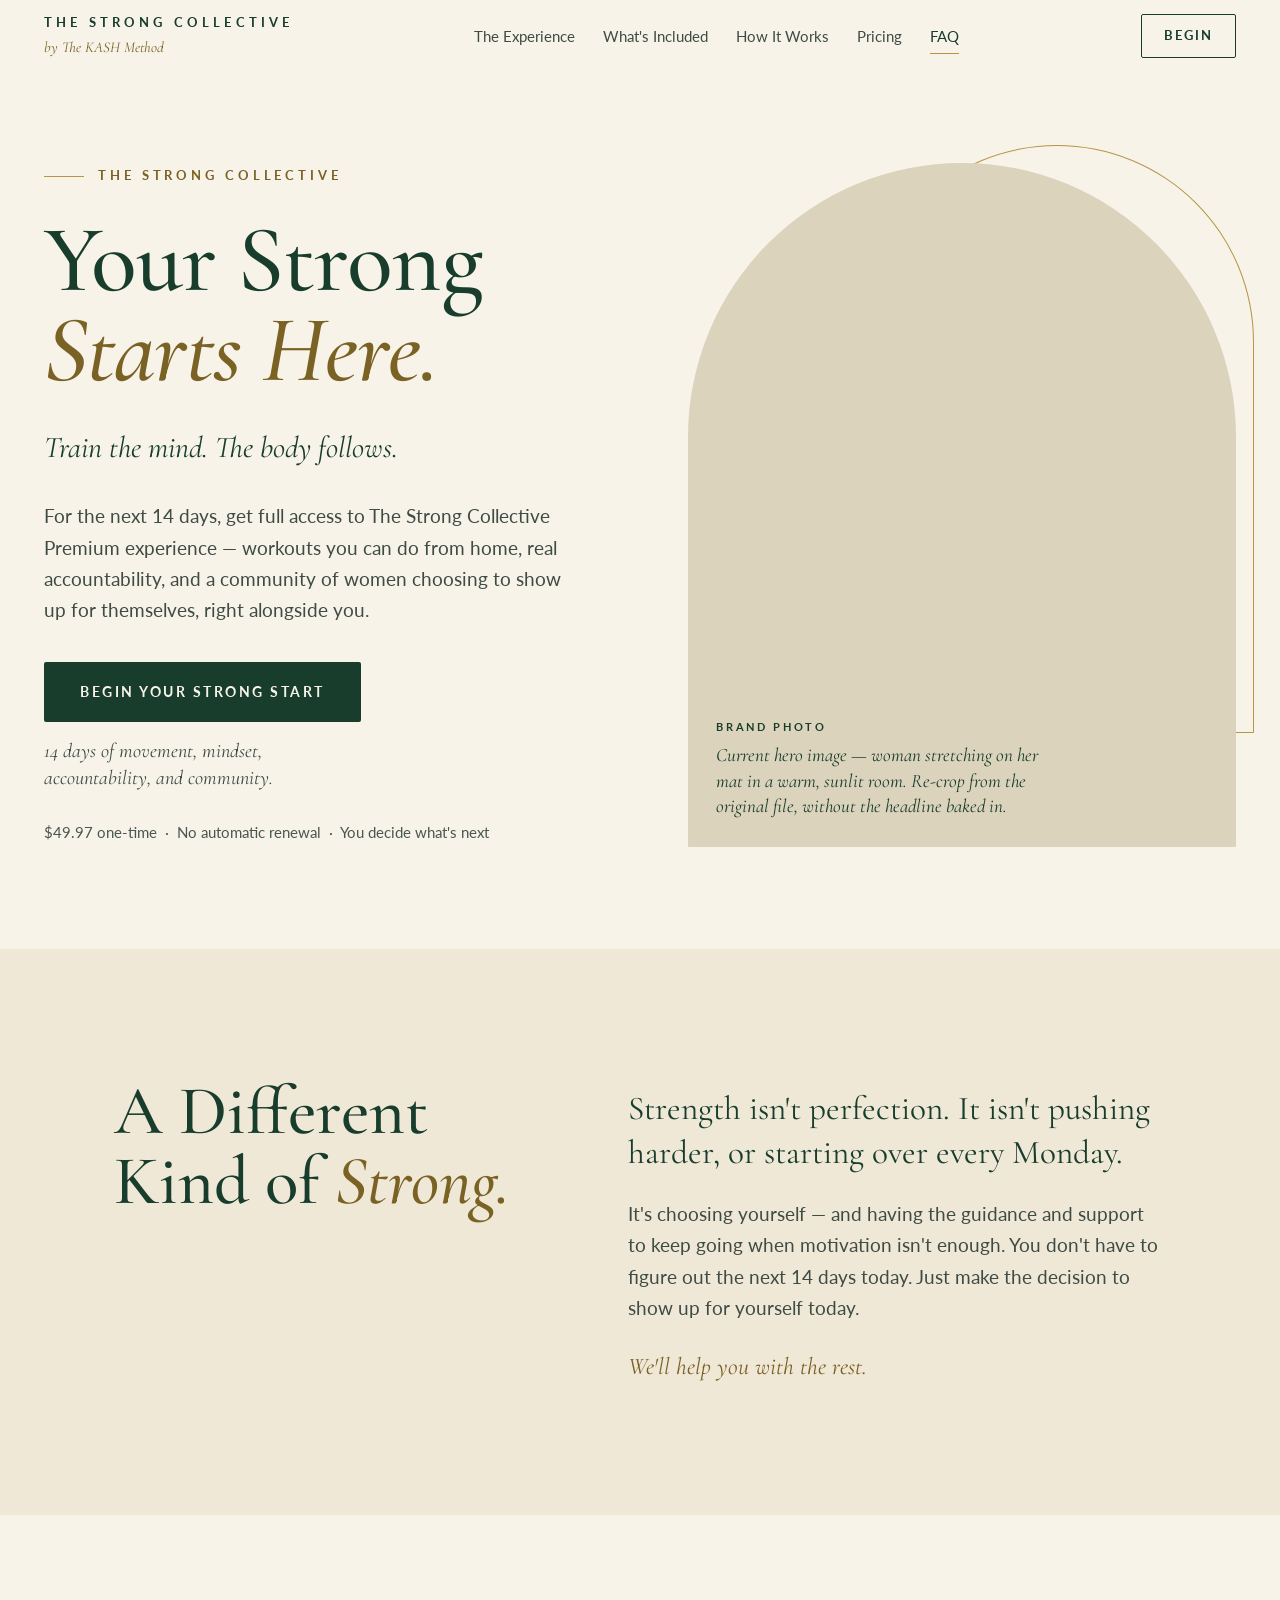
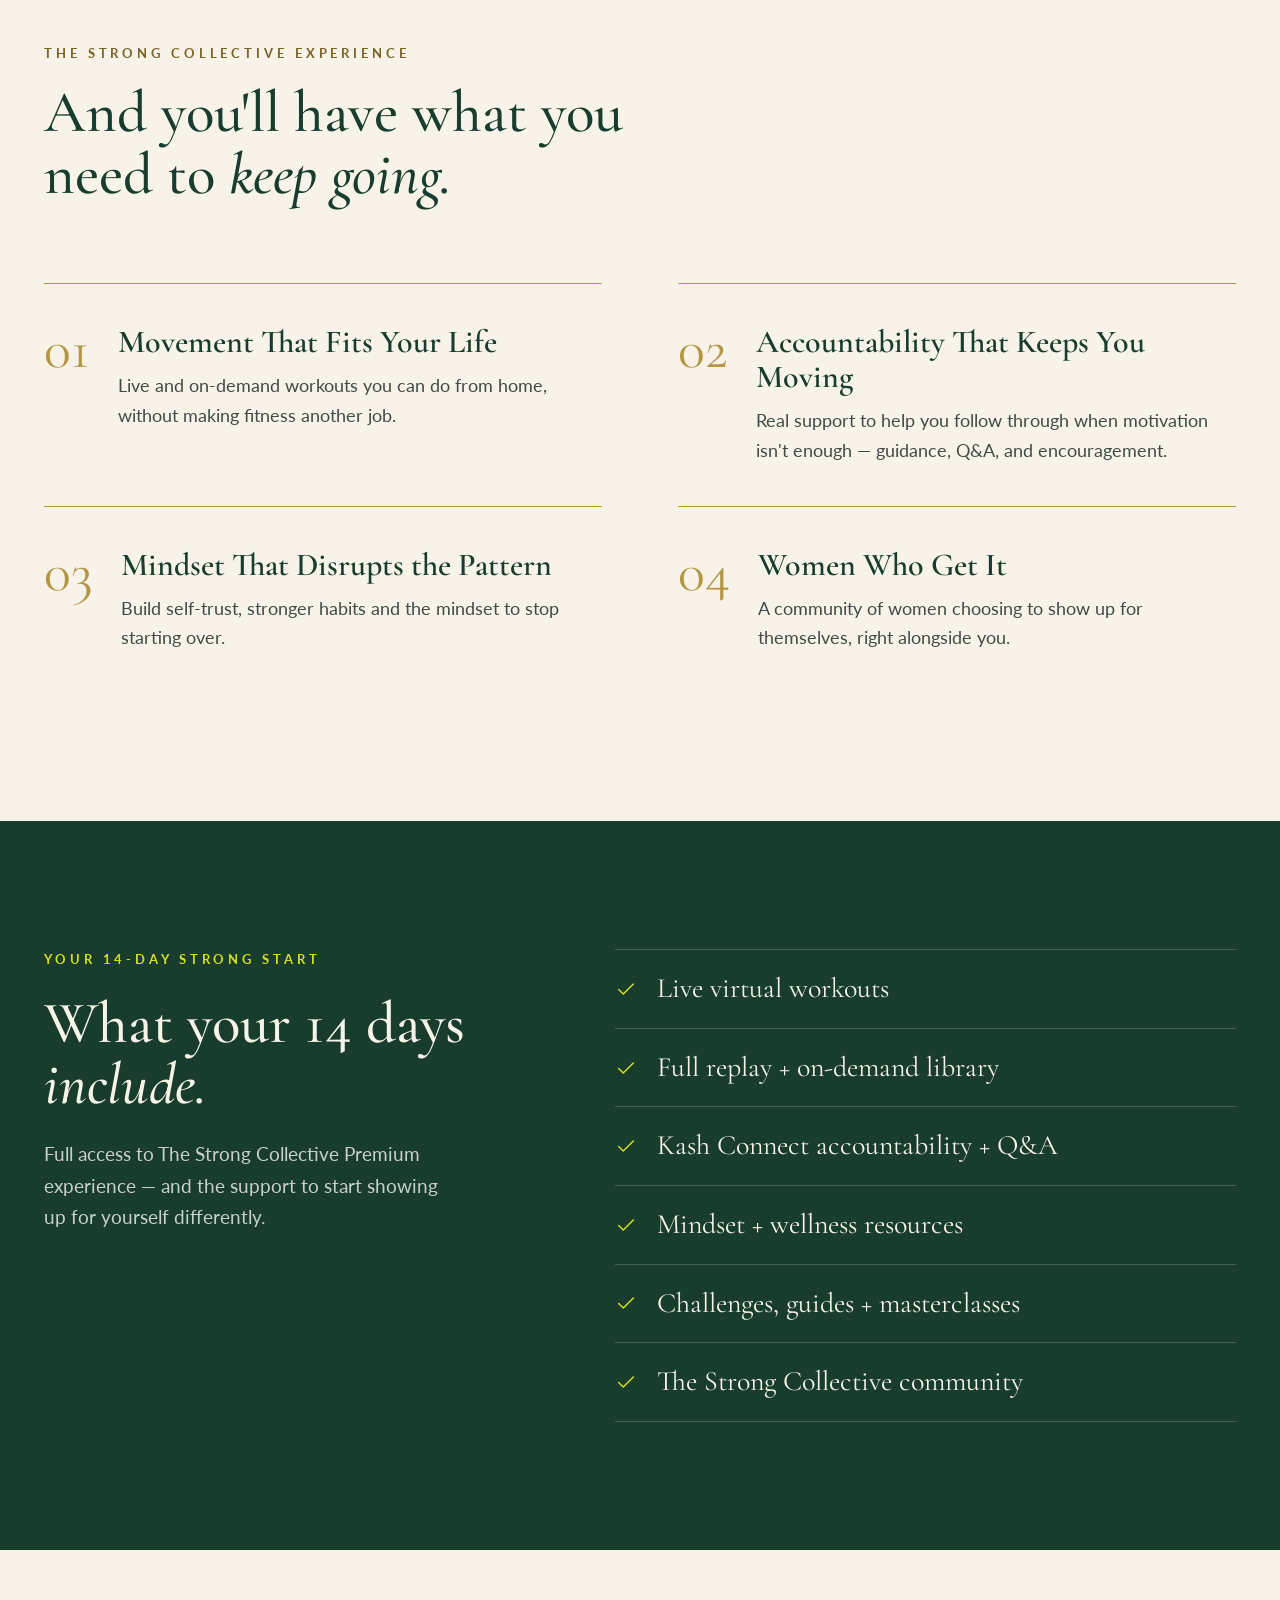
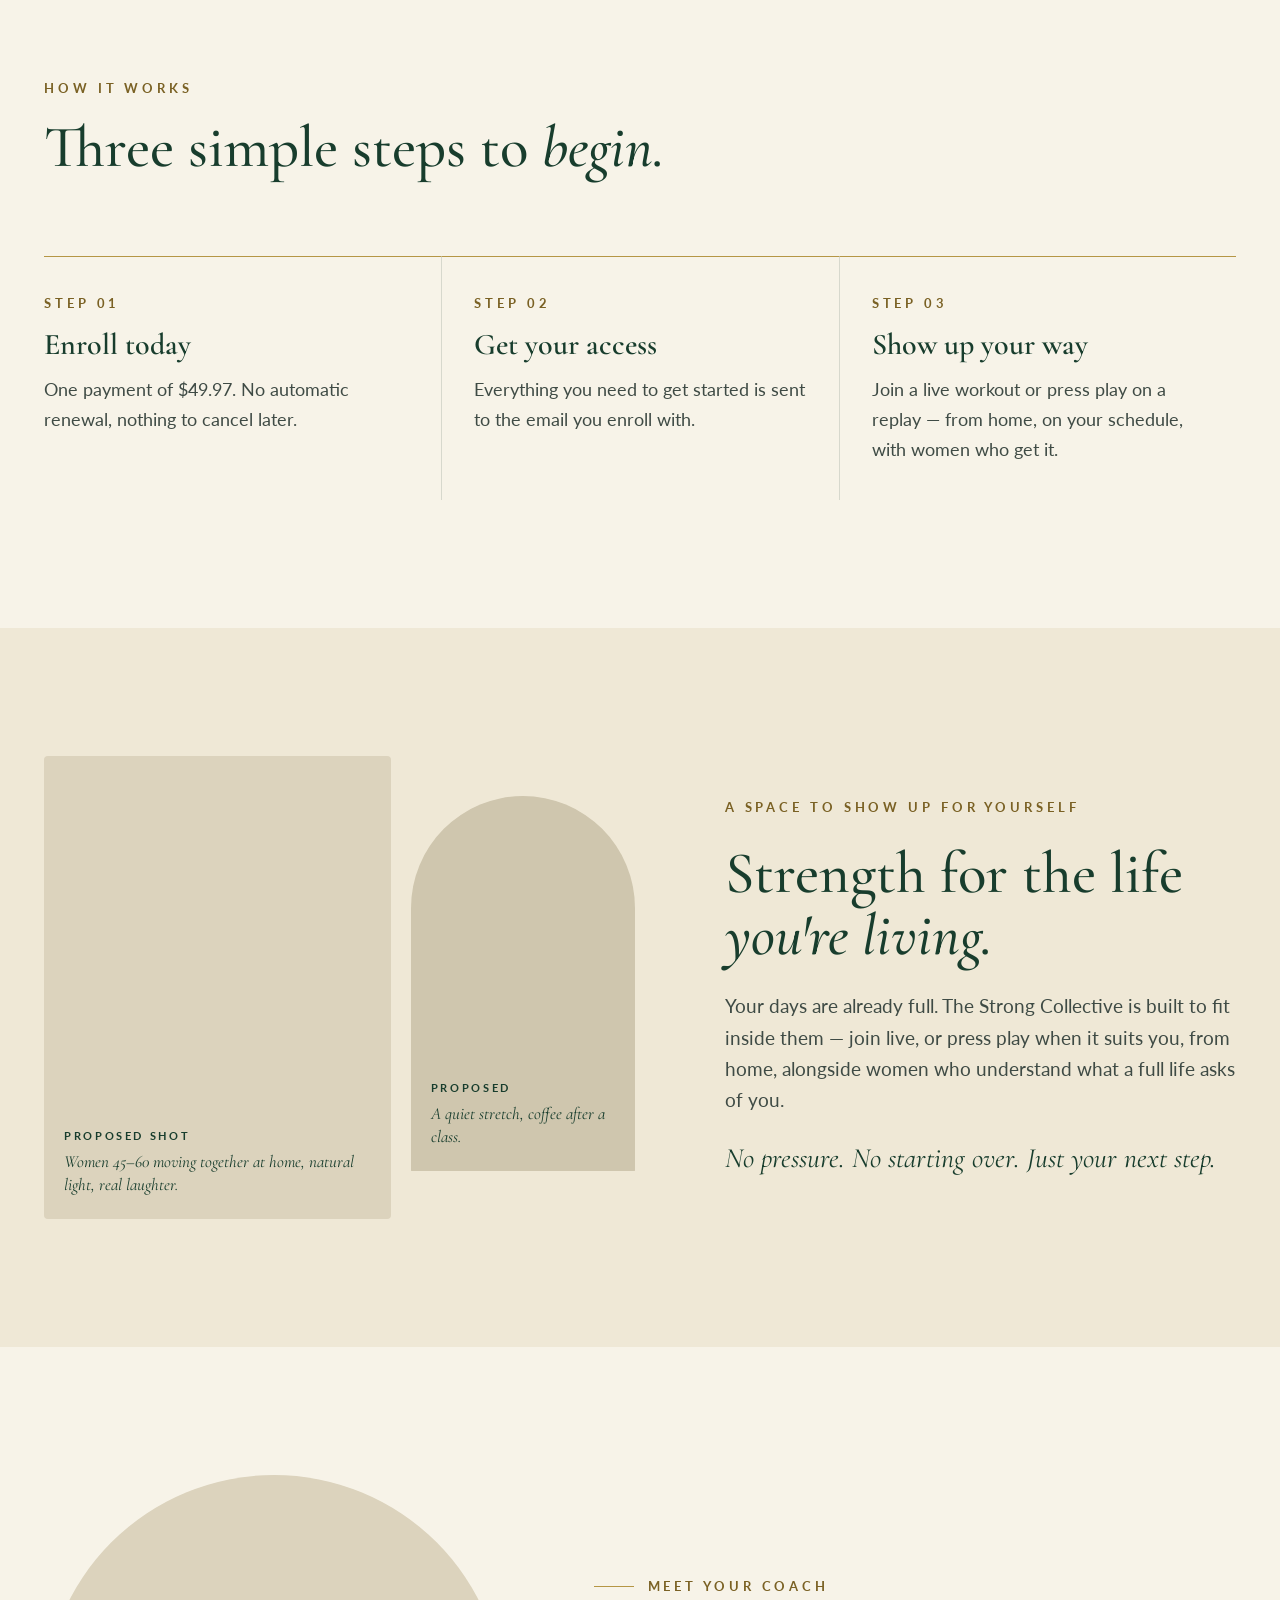
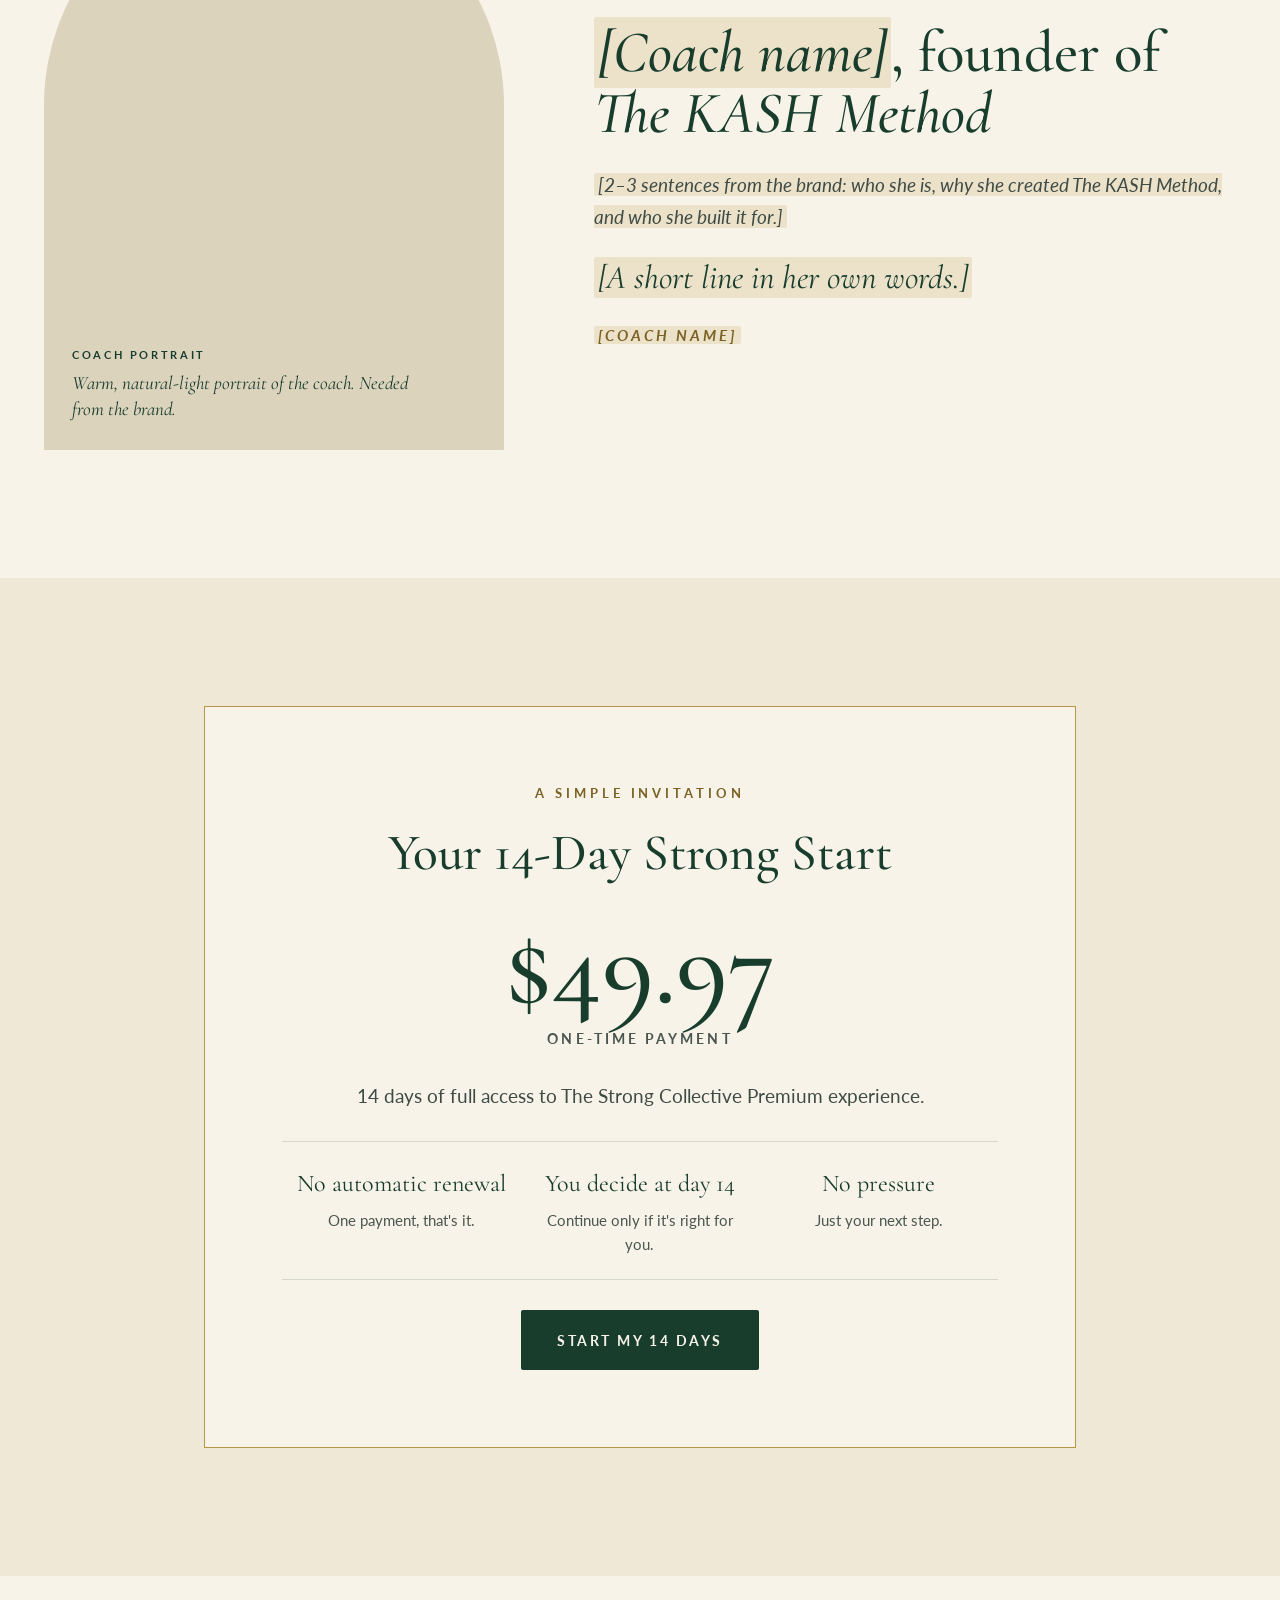
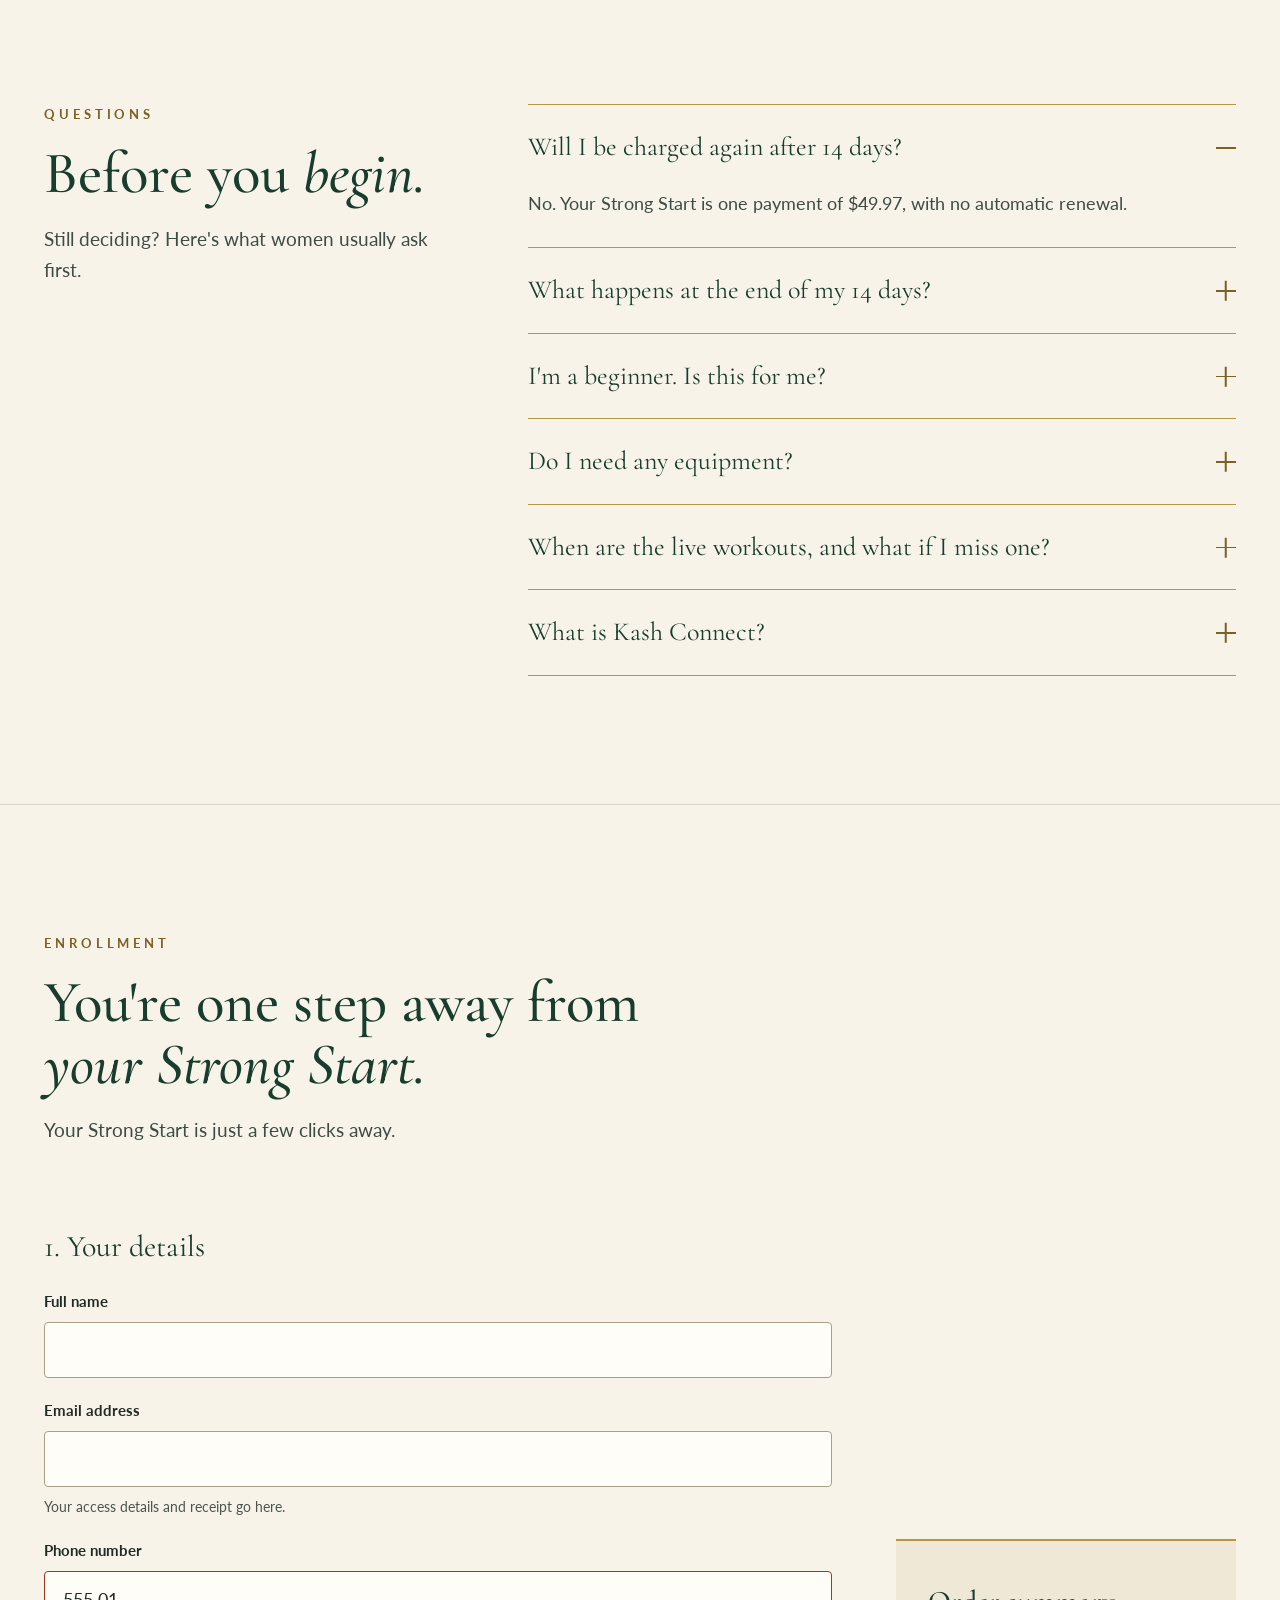
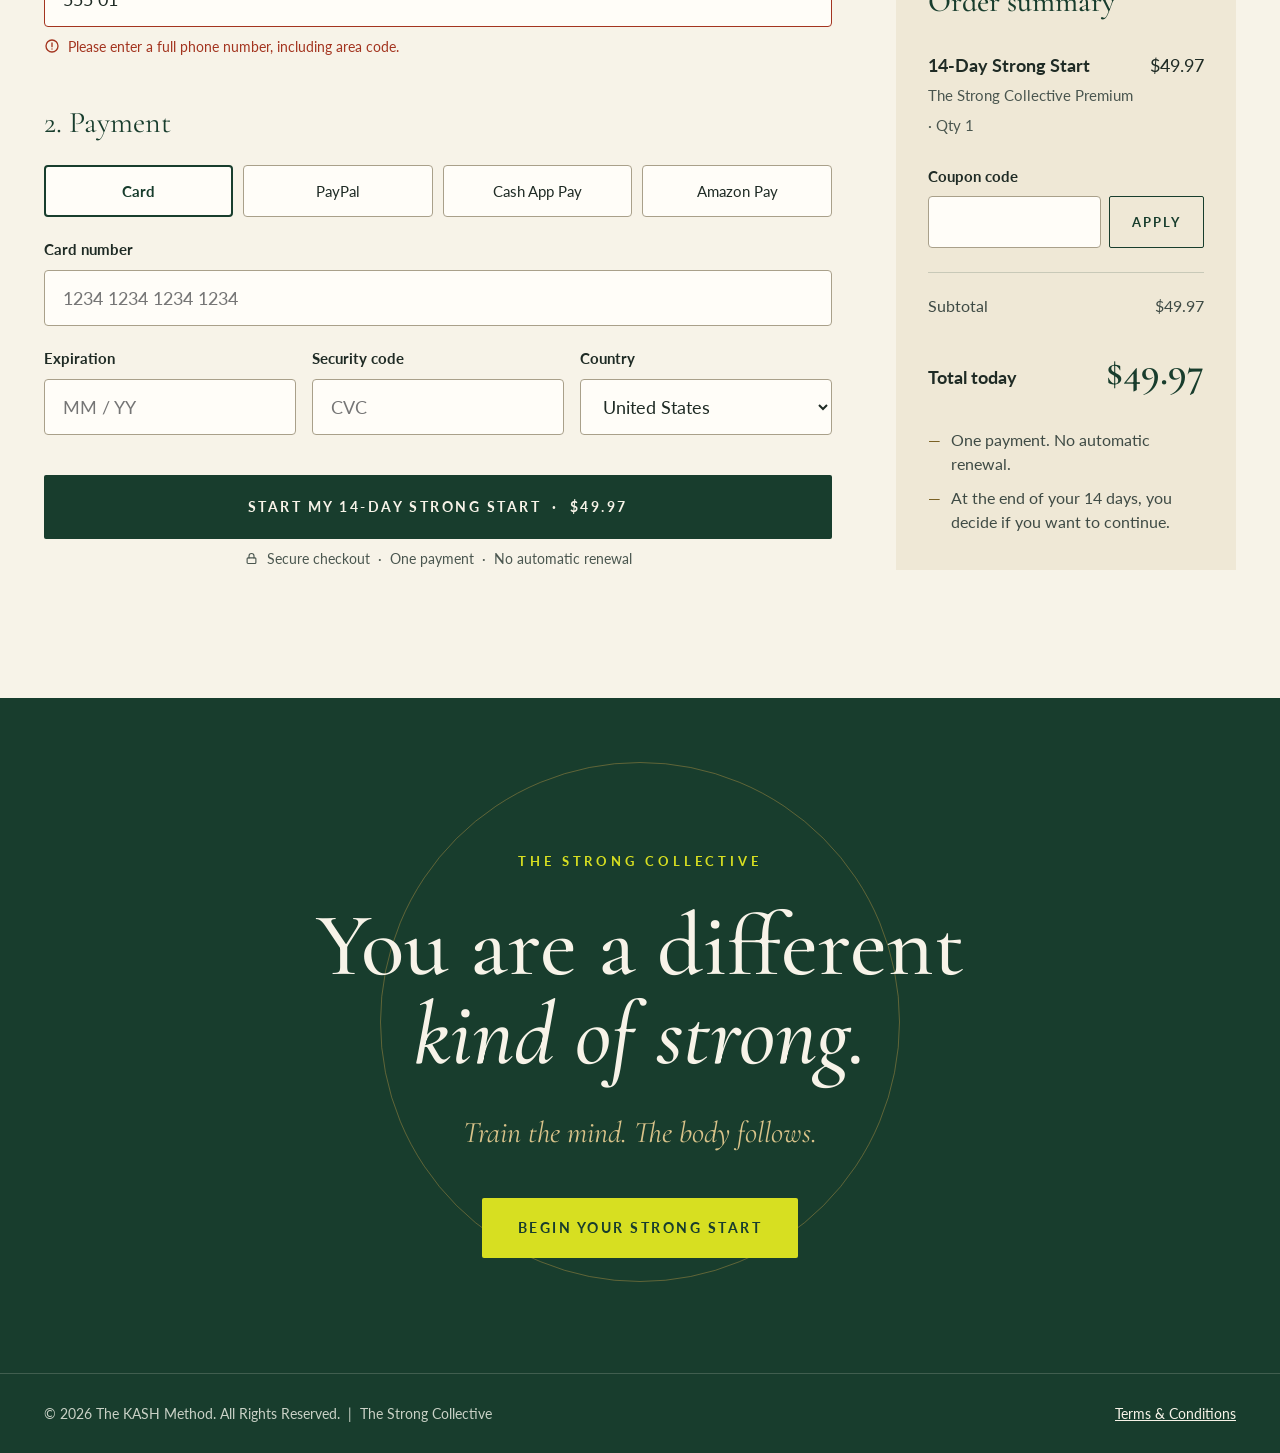
==== commit d2eda975: "Add sticky nav, how it works, coach, FAQ, mobile CTA; build from sections" ====
--- a/index.html
+++ b/index.html
@@ -1,285 +1,389 @@
 <!doctype html>
+<!-- Built by build.py from src/ — edit the files in src/sections/, not this file. -->
 <html lang="en">
 <head>
 <meta charset="utf-8">
 <meta name="viewport" content="width=device-width, initial-scale=1">
-<title>Strong Starts Today — Homepage Redesign</title>
+<title>Your Strong Starts Here — The 14-Day Strong Start | The Strong Collective</title>
 <meta name="description" content="The 14-Day Strong Start from The Strong Collective: live and on-demand workouts, accountability, mindset and community. $49.97 one-time, no automatic renewal.">
+<meta name="theme-color" content="#183D2D">
+<meta property="og:title" content="Your Strong Starts Here — The Strong Collective">
+<meta property="og:description" content="14 days of movement, mindset, accountability, and community. $49.97 one-time, no automatic renewal.">
+<meta property="og:type" content="website">
+<script>document.documentElement.classList.add('js');</script>
 <link rel="preconnect" href="https://fonts.googleapis.com">
-<link rel="stylesheet" href="https://fonts.googleapis.com/css2?family=Cormorant+Garamond:ital,wght@0,400;0,500;0,600;1,400;1,500&amp;family=Lato:wght@400;700&amp;display=swap">
-<style>
-body{margin:0;background:#F7F3E8;color:#1F2B25;font-family:'Lato',system-ui,sans-serif;-webkit-font-smoothing:antialiased}
-a{color:#183D2D}a:hover{color:#7A6124}
-*:focus-visible{outline:3px solid #B59645;outline-offset:3px}
-.ss-btn{transition:background-color .25s ease,color .25s ease,transform .25s ease}
-.ss-btn:hover{background:#0F2A1E !important;color:#F7F3E8 !important;transform:translateY(-1px)}
-.ss-btn-light:hover{background:#E6EC5A !important;color:#183D2D !important;transform:translateY(-1px)}
-.ss-field:focus{border-color:#183D2D !important;box-shadow:0 0 0 3px rgba(181,150,69,.35)}
-@media (prefers-reduced-motion:reduce){*{transition:none !important;animation:none !important;scroll-behavior:auto !important}}
-</style>
-<style>html{scroll-behavior:smooth}</style>
+<link rel="preconnect" href="https://fonts.gstatic.com" crossorigin>
+<link rel="stylesheet" href="https://fonts.googleapis.com/css2?family=Cormorant+Garamond:ital,wght@0,400;0,500;0,600;1,400;1,500&family=Lato:wght@400;700&display=swap">
+<link rel="stylesheet" href="assets/styles.css">
 </head>
 <body>
-<div style="width: 100%; min-height: 100%; background: #F7F3E8; overflow-x: hidden">
-
-<!-- Header -->
-<header style="border-bottom: 1px solid rgba(24,61,45,.14)">
-<div style="max-width: 1240px; margin: 0 auto; padding: 18px 24px; display: flex; flex-wrap: wrap; align-items: center; justify-content: space-between; gap: 16px">
-<a href="#top" style="text-decoration: none; display: flex; flex-direction: column; gap: 2px">
-<span style="font-family: 'Lato', sans-serif; font-size: 13px; letter-spacing: .32em; font-weight: 700; color: #183D2D">THE STRONG COLLECTIVE</span>
-<span style="font-family: 'Cormorant Garamond', serif; font-style: italic; font-size: 15px; color: #7A6124">by The KASH Method</span>
-</a>
-<a href="#enroll" class="ss-btn" style="display: inline-flex; align-items: center; min-height: 44px; padding: 0 22px; border: 1px solid #183D2D; color: #183D2D; text-decoration: none; font-size: 13px; font-weight: 700; letter-spacing: .16em">BEGIN YOUR STRONG START</a>
+<a class="skip-link" href="#main">Skip to content</a>
+<!-- Sticky header: brand, section links (hidden under 960px), CTA -->
+<header class="site-header">
+  <div class="container site-header__inner">
+    <a class="brand" href="#top" aria-label="The Strong Collective, back to top">
+      <span class="brand__name">THE STRONG COLLECTIVE</span>
+      <span class="brand__by">by The KASH Method</span>
+    </a>
+    <nav class="nav" aria-label="Page sections">
+      <a class="nav__link" href="#experience">The Experience</a>
+      <a class="nav__link" href="#included">What's Included</a>
+      <a class="nav__link" href="#how">How It Works</a>
+      <a class="nav__link" href="#pricing">Pricing</a>
+      <a class="nav__link" href="#faq">FAQ</a>
+    </nav>
+    <a class="btn btn--outline" href="#enroll">Begin</a>
+  </div>
+</header>
+<main id="main">
+<!-- Hero: value proposition + primary CTA above the fold -->
+<section class="hero" id="top">
+  <div class="container hero__grid">
+    <div class="hero__copy">
+      <span class="eyebrow eyebrow--rule">The Strong Collective</span>
+      <h1 class="hero__title">Your Strong<br><em>Starts Here.</em></h1>
+      <p class="hero__tagline">Train the mind. The body follows.</p>
+      <p class="lead hero__text">For the next 14 days, get full access to The Strong Collective Premium experience — workouts you can do from home, real accountability, and a community of women choosing to show up for themselves, right alongside you.</p>
+      <div class="hero__actions">
+        <a class="btn btn--primary" href="#enroll">Begin Your Strong Start</a>
+        <span class="hero__support">14 days of movement, mindset, accountability, and community.</span>
+      </div>
+      <p class="hero__terms">$49.97 one-time &nbsp;·&nbsp; No automatic renewal &nbsp;·&nbsp; You decide what's next</p>
+    </div>
+    <div class="hero__media">
+      <div class="hero__arch-line" aria-hidden="true"></div>
+      <!-- Replace with: <img src="assets/img/hero.jpg" alt="Woman stretching on a yoga mat in a sunlit living room" width="960" height="1200" fetchpriority="high"> -->
+      <div class="photo photo--arch" role="img" aria-label="Photo placeholder: brand hero photo">
+        <div class="photo__label">
+          <span class="photo__tag">BRAND PHOTO</span>
+          <span class="photo__note">Current hero image — woman stretching on her mat in a warm, sunlit room. Re-crop from the original file, without the headline baked in.</span>
+        </div>
+      </div>
+    </div>
+  </div>
+</section>
+
+<!-- Emotional connection -->
+<section class="section band">
+  <div class="container different__grid reveal">
+    <h2 class="different__title">A Different<br>Kind of <em>Strong.</em></h2>
+    <div class="different__body">
+      <p class="different__statement">Strength isn't perfection. It isn't pushing harder, or starting over every Monday.</p>
+      <p class="lead">It's choosing yourself — and having the guidance and support to keep going when motivation isn't enough. You don't have to figure out the next 14 days today. Just make the decision to show up for yourself today.</p>
+      <p class="different__close">We'll help you with the rest.</p>
+    </div>
+  </div>
+</section>
+
+<!-- The four pillars -->
+<section class="section" id="experience">
+  <div class="container">
+    <div class="section-head reveal">
+      <span class="eyebrow">The Strong Collective Experience</span>
+      <h2 class="h2">And you'll have what you need to <em>keep going.</em></h2>
+    </div>
+    <div class="pillars">
+      <article class="pillar reveal">
+        <span class="pillar__num" aria-hidden="true">01</span>
+        <div class="pillar__body">
+          <h3 class="pillar__title">Movement That Fits Your Life</h3>
+          <p class="pillar__text">Live and on-demand workouts you can do from home, without making fitness another job.</p>
+        </div>
+      </article>
+      <article class="pillar reveal">
+        <span class="pillar__num" aria-hidden="true">02</span>
+        <div class="pillar__body">
+          <h3 class="pillar__title">Accountability That Keeps You Moving</h3>
+          <p class="pillar__text">Real support to help you follow through when motivation isn't enough — guidance, Q&amp;A, and encouragement.</p>
+        </div>
+      </article>
+      <article class="pillar reveal">
+        <span class="pillar__num" aria-hidden="true">03</span>
+        <div class="pillar__body">
+          <h3 class="pillar__title">Mindset That Disrupts the Pattern</h3>
+          <p class="pillar__text">Build self-trust, stronger habits and the mindset to stop starting over.</p>
+        </div>
+      </article>
+      <article class="pillar reveal">
+        <span class="pillar__num" aria-hidden="true">04</span>
+        <div class="pillar__body">
+          <h3 class="pillar__title">Women Who Get It</h3>
+          <p class="pillar__text">A community of women choosing to show up for themselves, right alongside you.</p>
+        </div>
+      </article>
+    </div>
+  </div>
+</section>
+
+<!-- What the 14 days include (exact list from the live site) -->
+<section class="section band-green" id="included">
+  <div class="container included__grid">
+    <div class="included__intro reveal">
+      <span class="eyebrow">Your 14-Day Strong Start</span>
+      <h2 class="h2">What your 14 days <em>include.</em></h2>
+      <p class="lead">Full access to The Strong Collective Premium experience — and the support to start showing up for yourself differently.</p>
+    </div>
+    <ul class="included__list reveal">
+      <li class="included__item"><svg width="22" height="22" viewBox="0 0 24 24" fill="none" stroke="#D7DF21" stroke-width="1.6" stroke-linecap="round" stroke-linejoin="round" aria-hidden="true"><path d="M4 12.5l5 5L20 6.5"/></svg>Live virtual workouts</li>
+      <li class="included__item"><svg width="22" height="22" viewBox="0 0 24 24" fill="none" stroke="#D7DF21" stroke-width="1.6" stroke-linecap="round" stroke-linejoin="round" aria-hidden="true"><path d="M4 12.5l5 5L20 6.5"/></svg>Full replay + on-demand library</li>
+      <li class="included__item"><svg width="22" height="22" viewBox="0 0 24 24" fill="none" stroke="#D7DF21" stroke-width="1.6" stroke-linecap="round" stroke-linejoin="round" aria-hidden="true"><path d="M4 12.5l5 5L20 6.5"/></svg>Kash Connect accountability + Q&amp;A</li>
+      <li class="included__item"><svg width="22" height="22" viewBox="0 0 24 24" fill="none" stroke="#D7DF21" stroke-width="1.6" stroke-linecap="round" stroke-linejoin="round" aria-hidden="true"><path d="M4 12.5l5 5L20 6.5"/></svg>Mindset + wellness resources</li>
+      <li class="included__item"><svg width="22" height="22" viewBox="0 0 24 24" fill="none" stroke="#D7DF21" stroke-width="1.6" stroke-linecap="round" stroke-linejoin="round" aria-hidden="true"><path d="M4 12.5l5 5L20 6.5"/></svg>Challenges, guides + masterclasses</li>
+      <li class="included__item"><svg width="22" height="22" viewBox="0 0 24 24" fill="none" stroke="#D7DF21" stroke-width="1.6" stroke-linecap="round" stroke-linejoin="round" aria-hidden="true"><path d="M4 12.5l5 5L20 6.5"/></svg>The Strong Collective community</li>
+    </ul>
+  </div>
+</section>
+
+<!-- How it works: makes the next step concrete.
+     Step 2 wording assumes access details arrive by email — confirm with the brand. -->
+<section class="section" id="how">
+  <div class="container">
+    <div class="section-head reveal">
+      <span class="eyebrow">How It Works</span>
+      <h2 class="h2">Three simple steps to <em>begin.</em></h2>
+    </div>
+    <ol class="steps reveal" style="margin:0;padding:0;list-style:none">
+      <li class="step">
+        <span class="step__num">STEP 01</span>
+        <h3 class="step__title">Enroll today</h3>
+        <p class="step__text">One payment of $49.97. No automatic renewal, nothing to cancel later.</p>
+      </li>
+      <li class="step">
+        <span class="step__num">STEP 02</span>
+        <h3 class="step__title">Get your access</h3>
+        <p class="step__text">Everything you need to get started is sent to the email you enroll with.</p>
+      </li>
+      <li class="step">
+        <span class="step__num">STEP 03</span>
+        <h3 class="step__title">Show up your way</h3>
+        <p class="step__text">Join a live workout or press play on a replay — from home, on your schedule, with women who get it.</p>
+      </li>
+    </ol>
+  </div>
+</section>
+
+<!-- Lifestyle storytelling -->
+<section class="section band">
+  <div class="container lifestyle__grid">
+    <div class="lifestyle__media reveal">
+      <!-- Replace each placeholder with <img src="assets/img/..." alt="..." loading="lazy"> -->
+      <div class="photo photo--soft" role="img" aria-label="Photo placeholder: women moving together">
+        <div class="photo__label">
+          <span class="photo__tag">PROPOSED SHOT</span>
+          <span class="photo__note">Women 45–60 moving together at home, natural light, real laughter.</span>
+        </div>
+      </div>
+      <div class="photo photo--arch" role="img" aria-label="Photo placeholder: a quiet moment of rest">
+        <div class="photo__label">
+          <span class="photo__tag">PROPOSED</span>
+          <span class="photo__note">A quiet stretch, coffee after a class.</span>
+        </div>
+      </div>
+    </div>
+    <div class="lifestyle__copy reveal">
+      <span class="eyebrow">A Space to Show Up for Yourself</span>
+      <h2 class="h2">Strength for the life <em>you're living.</em></h2>
+      <p class="lead">Your days are already full. The Strong Collective is built to fit inside them — join live, or press play when it suits you, from home, alongside women who understand what a full life asks of you.</p>
+      <p class="pull">No pressure. No starting over. Just your next step.</p>
+    </div>
+  </div>
+</section>
+
+<!-- Meet your coach — every [bracketed] item must come from the brand before launch -->
+<section class="section" id="coach">
+  <div class="container coach__grid">
+    <div class="coach__media reveal">
+      <div class="photo photo--arch" role="img" aria-label="Photo placeholder: coach portrait">
+        <div class="photo__label">
+          <span class="photo__tag">COACH PORTRAIT</span>
+          <span class="photo__note">Warm, natural-light portrait of the coach. Needed from the brand.</span>
+        </div>
+      </div>
+    </div>
+    <div class="coach__copy reveal">
+      <span class="eyebrow eyebrow--rule">Meet Your Coach</span>
+      <h2 class="h2"><span class="placeholder">[Coach name]</span>, founder of <em>The KASH Method</em></h2>
+      <p class="lead"><span class="placeholder">[2–3 sentences from the brand: who she is, why she created The KASH Method, and who she built it for.]</span></p>
+      <p class="coach__quote"><span class="placeholder">[A short line in her own words.]</span></p>
+      <span class="coach__name"><span class="placeholder">[Coach name]</span></span>
+    </div>
+  </div>
+</section>
+
+<!-- The invitation: price and terms (exactly as on the live site) -->
+<section class="section band" id="pricing">
+  <div class="container offer">
+    <div class="offer__card reveal">
+      <span class="eyebrow">A Simple Invitation</span>
+      <h2 class="offer__title">Your 14-Day Strong Start</h2>
+      <div class="offer__price">
+        <span class="offer__amount">$49.97</span>
+        <span class="offer__per">ONE-TIME PAYMENT</span>
+      </div>
+      <p class="lead">14 days of full access to The Strong Collective Premium experience.</p>
+      <div class="offer__terms">
+        <div class="offer__term"><span class="offer__term-title">No automatic renewal</span><span class="offer__term-text">One payment, that's it.</span></div>
+        <div class="offer__term"><span class="offer__term-title">You decide at day 14</span><span class="offer__term-text">Continue only if it's right for you.</span></div>
+        <div class="offer__term"><span class="offer__term-title">No pressure</span><span class="offer__term-text">Just your next step.</span></div>
+      </div>
+      <a class="btn btn--primary" href="#enroll">Start My 14 Days</a>
+    </div>
+  </div>
+</section>
+
+<!-- FAQ — the first two answers come from the live site's terms.
+     Every [bracketed] answer must come from the brand before launch. -->
+<section class="section" id="faq">
+  <div class="container faq__grid">
+    <div class="faq__head reveal">
+      <span class="eyebrow">Questions</span>
+      <h2 class="h2">Before you <em>begin.</em></h2>
+      <p class="lead">Still deciding? Here's what women usually ask first.</p>
+    </div>
+    <div class="faq__list reveal">
+      <details class="faq__item" open>
+        <summary class="faq__q">Will I be charged again after 14 days?<span class="faq__icon" aria-hidden="true"></span></summary>
+        <p class="faq__a">No. Your Strong Start is one payment of $49.97, with no automatic renewal.</p>
+      </details>
+      <details class="faq__item">
+        <summary class="faq__q">What happens at the end of my 14 days?<span class="faq__icon" aria-hidden="true"></span></summary>
+        <p class="faq__a">You decide if you want to continue. No pressure, and no starting over.</p>
+      </details>
+      <details class="faq__item">
+        <summary class="faq__q">I'm a beginner. Is this for me?<span class="faq__icon" aria-hidden="true"></span></summary>
+        <p class="faq__a"><span class="placeholder">[Answer from the brand — e.g. how workouts adapt to different fitness levels.]</span></p>
+      </details>
+      <details class="faq__item">
+        <summary class="faq__q">Do I need any equipment?<span class="faq__icon" aria-hidden="true"></span></summary>
+        <p class="faq__a"><span class="placeholder">[Answer from the brand.]</span></p>
+      </details>
+      <details class="faq__item">
+        <summary class="faq__q">When are the live workouts, and what if I miss one?<span class="faq__icon" aria-hidden="true"></span></summary>
+        <p class="faq__a"><span class="placeholder">[Live schedule from the brand.]</span> Every session is in the full replay and on-demand library.</p>
+      </details>
+      <details class="faq__item">
+        <summary class="faq__q">What is Kash Connect?<span class="faq__icon" aria-hidden="true"></span></summary>
+        <p class="faq__a"><span class="placeholder">[Answer from the brand — how the accountability and Q&amp;A sessions work.]</span></p>
+      </details>
+    </div>
+  </div>
+</section>
+
+<!-- Enrollment — STYLING TARGET for the existing GoHighLevel order form.
+     Do not ship this mockup form: embed the real GHL form here and restyle it to match. -->
+<section class="section" id="enroll" style="border-top:1px solid var(--line)">
+  <div class="container">
+    <div class="section-head reveal">
+      <span class="eyebrow">Enrollment</span>
+      <h2 class="h2">You're one step away from <em>your Strong Start.</em></h2>
+      <p class="lead">Your Strong Start is just a few clicks away.</p>
+    </div>
+    <div class="enroll__grid">
+      <form class="checkout" aria-label="Enrollment and payment" onsubmit="return false">
+        <fieldset class="fieldset">
+          <legend>1. Your details</legend>
+          <div class="field">
+            <label class="label" for="ss-name">Full name</label>
+            <input class="input" id="ss-name" type="text" autocomplete="name" required>
+          </div>
+          <div class="field">
+            <label class="label" for="ss-email">Email address</label>
+            <input class="input" id="ss-email" type="email" autocomplete="email" aria-describedby="ss-email-hint" required>
+            <span class="hint" id="ss-email-hint">Your access details and receipt go here.</span>
+          </div>
+          <div class="field">
+            <label class="label" for="ss-phone">Phone number</label>
+            <input class="input" id="ss-phone" type="tel" autocomplete="tel" aria-invalid="true" aria-describedby="ss-phone-err" value="555 01">
+            <span class="error" id="ss-phone-err"><svg width="16" height="16" viewBox="0 0 24 24" fill="none" stroke="currentColor" stroke-width="2" stroke-linecap="round" aria-hidden="true"><circle cx="12" cy="12" r="9"/><path d="M12 7.5v5.5M12 16.5v.01"/></svg>Please enter a full phone number, including area code.</span>
+          </div>
+        </fieldset>
+
+        <fieldset class="fieldset">
+          <legend>2. Payment</legend>
+          <div class="pay-methods" role="radiogroup" aria-label="Payment method">
+            <button class="pay-method" type="button" role="radio" aria-checked="true">Card</button>
+            <button class="pay-method" type="button" role="radio" aria-checked="false">PayPal</button>
+            <button class="pay-method" type="button" role="radio" aria-checked="false">Cash App Pay</button>
+            <button class="pay-method" type="button" role="radio" aria-checked="false">Amazon Pay</button>
+          </div>
+          <div class="field">
+            <label class="label" for="ss-card">Card number</label>
+            <input class="input" id="ss-card" type="text" inputmode="numeric" autocomplete="cc-number" placeholder="1234 1234 1234 1234">
+          </div>
+          <div class="field-row">
+            <div class="field">
+              <label class="label" for="ss-exp">Expiration</label>
+              <input class="input" id="ss-exp" type="text" autocomplete="cc-exp" placeholder="MM / YY">
+            </div>
+            <div class="field">
+              <label class="label" for="ss-cvc">Security code</label>
+              <input class="input" id="ss-cvc" type="text" inputmode="numeric" autocomplete="cc-csc" placeholder="CVC">
+            </div>
+            <div class="field">
+              <label class="label" for="ss-country">Country</label>
+              <select class="input" id="ss-country" autocomplete="country-name"><option>United States</option></select>
+            </div>
+          </div>
+        </fieldset>
+
+        <div class="field">
+          <button class="btn btn--primary btn--block" type="submit" style="min-height:64px">Start My 14-Day Strong Start &nbsp;·&nbsp; $49.97</button>
+          <p class="secure"><svg width="15" height="15" viewBox="0 0 24 24" fill="none" stroke="currentColor" stroke-width="1.8" stroke-linecap="round" stroke-linejoin="round" aria-hidden="true"><rect x="5" y="11" width="14" height="9" rx="1.5"/><path d="M8 11V8a4 4 0 0 1 8 0v3"/></svg>Secure checkout &nbsp;·&nbsp; One payment &nbsp;·&nbsp; No automatic renewal</p>
+        </div>
+      </form>
+
+      <aside class="summary" aria-label="Order summary">
+        <h3 class="summary__title">Order summary</h3>
+        <div class="summary__item">
+          <div><span class="summary__name">14-Day Strong Start</span><span class="summary__meta">The Strong Collective Premium · Qty 1</span></div>
+          <span>$49.97</span>
+        </div>
+        <div class="field">
+          <label class="label" for="ss-coupon">Coupon code</label>
+          <div class="coupon">
+            <input class="input" id="ss-coupon" type="text">
+            <button class="btn btn--outline" type="button">Apply</button>
+          </div>
+        </div>
+        <div class="totals">
+          <div class="totals__row"><span>Subtotal</span><span>$49.97</span></div>
+          <div class="totals__row totals__row--grand"><span>Total today</span><span class="totals__amount">$49.97</span></div>
+        </div>
+        <ul class="reassure">
+          <li>One payment. No automatic renewal.</li>
+          <li>At the end of your 14 days, you decide if you want to continue.</li>
+        </ul>
+      </aside>
+    </div>
+  </div>
+</section>
+</main>
+<!-- Closing statement + legal footer -->
+<footer class="closing band-green">
+  <div class="closing__ring" aria-hidden="true"></div>
+  <div class="closing__inner reveal">
+    <span class="eyebrow">The Strong Collective</span>
+    <h2 class="closing__title">You are a different<br><em>kind of strong.</em></h2>
+    <p class="closing__tagline">Train the mind. The body follows.</p>
+    <a class="btn btn--accent" href="#enroll">Begin Your Strong Start</a>
+  </div>
+  <div class="site-footer">
+    <div class="container site-footer__inner">
+      <span>© 2026 The KASH Method. All Rights Reserved. &nbsp;|&nbsp; The Strong Collective</span>
+      <!-- Point to the live Terms & Conditions URL -->
+      <a href="#terms">Terms &amp; Conditions</a>
+    </div>
+  </div>
+</footer>
+
+<!-- Mobile-only sticky CTA: appears after the hero, hides while checkout is on screen -->
+<div class="mobile-cta" aria-hidden="true">
+  <div class="mobile-cta__price">
+    <span class="mobile-cta__amount">$49.97</span>
+    <span class="mobile-cta__note">One-time · No auto-renewal</span>
+  </div>
+  <a class="btn btn--accent" href="#enroll" tabindex="-1">Start My 14 Days</a>
 </div>
-</header>
-
-<!-- 1 Hero -->
-<section id="top" style="max-width: 1240px; margin: 0 auto; padding: clamp(48px, 7vw, 104px) 24px clamp(56px, 8vw, 120px); display: flex; flex-wrap: wrap; align-items: center; gap: clamp(40px, 6vw, 88px)">
-<div style="flex: 1 1 440px; min-width: 0; display: flex; flex-direction: column; gap: 28px">
-<div style="display: flex; align-items: center; gap: 14px">
-<span style="width: 40px; height: 1px; background: #B59645"></span>
-<span style="font-size: 13px; letter-spacing: .3em; font-weight: 700; color: #7A6124">THE STRONG COLLECTIVE</span>
-</div>
-<h1 style="margin: 0; font-family: 'Cormorant Garamond', serif; font-weight: 500; font-size: clamp(52px, 7.4vw, 104px); line-height: .95; letter-spacing: -.01em; color: #183D2D">Your Strong<br><span style="font-style: italic; color: #7A6124">Starts Here.</span></h1>
-<p style="margin: 0; font-family: 'Cormorant Garamond', serif; font-style: italic; font-size: clamp(24px, 2.4vw, 30px); color: #183D2D">Train the mind. The body follows.</p>
-<p style="margin: 0; max-width: 520px; font-size: 19px; line-height: 1.65; color: #3F4B45">For the next 14 days, get full access to The Strong Collective Premium experience — workouts you can do from home, real accountability, and a community of women choosing to show up for themselves, right alongside you.</p>
-<div style="display: flex; flex-wrap: wrap; align-items: center; gap: 16px 28px; padding-top: 8px">
-<a href="#enroll" class="ss-btn" style="display: inline-flex; align-items: center; justify-content: center; min-height: 60px; padding: 0 36px; background: #183D2D; color: #F7F3E8; text-decoration: none; font-size: 14px; font-weight: 700; letter-spacing: .18em">BEGIN YOUR STRONG START</a>
-<span style="font-family: 'Cormorant Garamond', serif; font-style: italic; font-size: 20px; line-height: 1.35; color: #3F4B45; max-width: 280px">14 days of movement, mindset, accountability, and community.</span>
-</div>
-<p style="margin: 0; font-size: 15px; color: #4A564F; letter-spacing: .02em">$49.97 one-time  ·  No automatic renewal  ·  You decide what's next</p>
-</div>
-<div style="flex: 1 1 420px; min-width: 0; position: relative">
-<div style="position: absolute; top: -18px; right: -18px; width: 72%; height: 86%; border: 1px solid #B59645; border-radius: 999px 999px 4px 4px" aria-hidden="true"></div>
-<div role="img" aria-label="Photo placeholder: existing brand hero photo" style="position: relative; aspect-ratio: 4 / 5; width: 100%; border-radius: 999px 999px 4px 4px; background: #DCD3BD; display: flex; align-items: flex-end; overflow: hidden">
-<div style="padding: 28px 32px 32px; display: flex; flex-direction: column; gap: 6px">
-<span style="font-size: 12px; letter-spacing: .24em; font-weight: 700; color: #183D2D">BRAND PHOTO</span>
-<span style="font-family: 'Cormorant Garamond', serif; font-style: italic; font-size: 20px; line-height: 1.35; color: #183D2D; max-width: 340px">Current hero image — woman stretching on her mat in a warm, sunlit room. Re-crop from the original file, without the headline baked in.</span>
-</div>
-</div>
-</div>
-</section>
-
-<!-- 2 Emotional connection -->
-<section style="background: #EFE8D6">
-<div style="max-width: 1100px; margin: 0 auto; padding: clamp(72px, 9vw, 136px) 24px; display: flex; flex-wrap: wrap; gap: clamp(32px, 6vw, 96px); align-items: flex-start">
-<h2 style="flex: 1 1 320px; margin: 0; font-family: 'Cormorant Garamond', serif; font-weight: 500; font-size: clamp(44px, 5.4vw, 76px); line-height: 1; color: #183D2D">A Different<br>Kind of <span style="font-style: italic; color: #7A6124">Strong.</span></h2>
-<div style="flex: 1 1 420px; min-width: 0; display: flex; flex-direction: column; gap: 24px; padding-top: 10px">
-<p style="margin: 0; font-family: 'Cormorant Garamond', serif; font-size: clamp(26px, 2.6vw, 34px); line-height: 1.3; color: #183D2D">Strength isn't perfection. It isn't pushing harder, or starting over every Monday.</p>
-<p style="margin: 0; font-size: 19px; line-height: 1.7; color: #3F4B45">It's choosing yourself — and having the guidance and support to keep going when motivation isn't enough. You don't have to figure out the next 14 days today. Just make the decision to show up for yourself today.</p>
-<p style="margin: 0; font-family: 'Cormorant Garamond', serif; font-style: italic; font-size: 24px; color: #7A6124">We'll help you with the rest.</p>
-</div>
-</div>
-</section>
-
-<!-- 3 Pillars -->
-<section style="max-width: 1240px; margin: 0 auto; padding: clamp(80px, 10vw, 144px) 24px">
-<div style="display: flex; flex-wrap: wrap; justify-content: space-between; align-items: flex-end; gap: 24px; margin-bottom: clamp(48px, 6vw, 80px)">
-<div style="display: flex; flex-direction: column; gap: 18px; max-width: 640px">
-<span style="font-size: 13px; letter-spacing: .3em; font-weight: 700; color: #7A6124">THE STRONG COLLECTIVE EXPERIENCE</span>
-<h2 style="margin: 0; font-family: 'Cormorant Garamond', serif; font-weight: 500; font-size: clamp(40px, 4.6vw, 64px); line-height: 1.05; color: #183D2D">And you'll have what you need to <span style="font-style: italic">keep going.</span></h2>
-</div>
-</div>
-<div style="display: grid; grid-template-columns: repeat(auto-fit, minmax(min(100%, 480px), 1fr)); column-gap: clamp(40px, 6vw, 96px)">
-<article style="display: flex; gap: 28px; padding: 40px 0; border-top: 1px solid #B59645">
-<span style="font-family: 'Cormorant Garamond', serif; font-size: 56px; line-height: .9; color: #B59645" aria-hidden="true">01</span>
-<div style="display: flex; flex-direction: column; gap: 12px">
-<h3 style="margin: 0; font-family: 'Cormorant Garamond', serif; font-weight: 600; font-size: 32px; line-height: 1.1; color: #183D2D">Movement That Fits Your Life</h3>
-<p style="margin: 0; font-size: 18px; line-height: 1.65; color: #3F4B45">Live and on-demand workouts you can do from home, without making fitness another job.</p>
-</div>
-</article>
-<article style="display: flex; gap: 28px; padding: 40px 0; border-top: 1px solid #B59645">
-<span style="font-family: 'Cormorant Garamond', serif; font-size: 56px; line-height: .9; color: #B59645" aria-hidden="true">02</span>
-<div style="display: flex; flex-direction: column; gap: 12px">
-<h3 style="margin: 0; font-family: 'Cormorant Garamond', serif; font-weight: 600; font-size: 32px; line-height: 1.1; color: #183D2D">Accountability That Keeps You Moving</h3>
-<p style="margin: 0; font-size: 18px; line-height: 1.65; color: #3F4B45">Real support to help you follow through when motivation isn't enough — guidance, Q&amp;A, and encouragement.</p>
-</div>
-</article>
-<article style="display: flex; gap: 28px; padding: 40px 0; border-top: 1px solid #B59645">
-<span style="font-family: 'Cormorant Garamond', serif; font-size: 56px; line-height: .9; color: #B59645" aria-hidden="true">03</span>
-<div style="display: flex; flex-direction: column; gap: 12px">
-<h3 style="margin: 0; font-family: 'Cormorant Garamond', serif; font-weight: 600; font-size: 32px; line-height: 1.1; color: #183D2D">Mindset That Disrupts the Pattern</h3>
-<p style="margin: 0; font-size: 18px; line-height: 1.65; color: #3F4B45">Build self-trust, stronger habits and the mindset to stop starting over.</p>
-</div>
-</article>
-<article style="display: flex; gap: 28px; padding: 40px 0; border-top: 1px solid #B59645">
-<span style="font-family: 'Cormorant Garamond', serif; font-size: 56px; line-height: .9; color: #B59645" aria-hidden="true">04</span>
-<div style="display: flex; flex-direction: column; gap: 12px">
-<h3 style="margin: 0; font-family: 'Cormorant Garamond', serif; font-weight: 600; font-size: 32px; line-height: 1.1; color: #183D2D">Women Who Get It</h3>
-<p style="margin: 0; font-size: 18px; line-height: 1.65; color: #3F4B45">A community of women choosing to show up for themselves, right alongside you.</p>
-</div>
-</article>
-</div>
-</section>
-
-<!-- 4 What's included -->
-<section style="background: #183D2D; color: #F7F3E8">
-<div style="max-width: 1240px; margin: 0 auto; padding: clamp(80px, 10vw, 136px) 24px; display: flex; flex-wrap: wrap; gap: clamp(40px, 7vw, 120px)">
-<div style="flex: 1 1 340px; min-width: 0; display: flex; flex-direction: column; gap: 22px">
-<span style="font-size: 13px; letter-spacing: .3em; font-weight: 700; color: #D7DF21">YOUR 14-DAY STRONG START</span>
-<h2 style="margin: 0; font-family: 'Cormorant Garamond', serif; font-weight: 500; font-size: clamp(40px, 4.6vw, 64px); line-height: 1.05; color: #F7F3E8">What your 14 days <span style="font-style: italic">include.</span></h2>
-<p style="margin: 0; font-size: 19px; line-height: 1.65; color: #C9D1C6; max-width: 420px">Full access to The Strong Collective Premium experience — and the support to start showing up for yourself differently.</p>
-</div>
-<ul style="flex: 1 1 480px; min-width: 0; margin: 0; padding: 0; list-style: none; display: flex; flex-direction: column">
-<li style="display: flex; align-items: center; gap: 20px; padding: 22px 0; border-top: 1px solid rgba(247,243,232,.18)"><svg width="22" height="22" viewBox="0 0 24 24" fill="none" stroke="#D7DF21" stroke-width="1.6" stroke-linecap="round" stroke-linejoin="round" aria-hidden="true"><path d="M4 12.5l5 5L20 6.5"></path></svg><span style="font-family: 'Cormorant Garamond', serif; font-size: 28px; line-height: 1.2">Live virtual workouts</span></li>
-<li style="display: flex; align-items: center; gap: 20px; padding: 22px 0; border-top: 1px solid rgba(247,243,232,.18)"><svg width="22" height="22" viewBox="0 0 24 24" fill="none" stroke="#D7DF21" stroke-width="1.6" stroke-linecap="round" stroke-linejoin="round" aria-hidden="true"><path d="M4 12.5l5 5L20 6.5"></path></svg><span style="font-family: 'Cormorant Garamond', serif; font-size: 28px; line-height: 1.2">Full replay + on-demand library</span></li>
-<li style="display: flex; align-items: center; gap: 20px; padding: 22px 0; border-top: 1px solid rgba(247,243,232,.18)"><svg width="22" height="22" viewBox="0 0 24 24" fill="none" stroke="#D7DF21" stroke-width="1.6" stroke-linecap="round" stroke-linejoin="round" aria-hidden="true"><path d="M4 12.5l5 5L20 6.5"></path></svg><span style="font-family: 'Cormorant Garamond', serif; font-size: 28px; line-height: 1.2">Kash Connect accountability + Q&amp;A</span></li>
-<li style="display: flex; align-items: center; gap: 20px; padding: 22px 0; border-top: 1px solid rgba(247,243,232,.18)"><svg width="22" height="22" viewBox="0 0 24 24" fill="none" stroke="#D7DF21" stroke-width="1.6" stroke-linecap="round" stroke-linejoin="round" aria-hidden="true"><path d="M4 12.5l5 5L20 6.5"></path></svg><span style="font-family: 'Cormorant Garamond', serif; font-size: 28px; line-height: 1.2">Mindset + wellness resources</span></li>
-<li style="display: flex; align-items: center; gap: 20px; padding: 22px 0; border-top: 1px solid rgba(247,243,232,.18)"><svg width="22" height="22" viewBox="0 0 24 24" fill="none" stroke="#D7DF21" stroke-width="1.6" stroke-linecap="round" stroke-linejoin="round" aria-hidden="true"><path d="M4 12.5l5 5L20 6.5"></path></svg><span style="font-family: 'Cormorant Garamond', serif; font-size: 28px; line-height: 1.2">Challenges, guides + masterclasses</span></li>
-<li style="display: flex; align-items: center; gap: 20px; padding: 22px 0; border-top: 1px solid rgba(247,243,232,.18); border-bottom: 1px solid rgba(247,243,232,.18)"><svg width="22" height="22" viewBox="0 0 24 24" fill="none" stroke="#D7DF21" stroke-width="1.6" stroke-linecap="round" stroke-linejoin="round" aria-hidden="true"><path d="M4 12.5l5 5L20 6.5"></path></svg><span style="font-family: 'Cormorant Garamond', serif; font-size: 28px; line-height: 1.2">The Strong Collective community</span></li>
-</ul>
-</div>
-</section>
-
-<!-- 5 Lifestyle storytelling -->
-<section style="max-width: 1240px; margin: 0 auto; padding: clamp(80px, 10vw, 144px) 24px; display: flex; flex-wrap: wrap; align-items: center; gap: clamp(40px, 7vw, 112px)">
-<div style="flex: 1 1 480px; min-width: 0; display: grid; grid-template-columns: repeat(5, minmax(0, 1fr)); gap: 20px; align-items: end">
-<div role="img" aria-label="Photo placeholder: women moving together" style="grid-column: span 3; aspect-ratio: 3 / 4; background: #DCD3BD; border-radius: 4px; display: flex; align-items: flex-end">
-<div style="padding: 22px; display: flex; flex-direction: column; gap: 6px">
-<span style="font-size: 11px; letter-spacing: .24em; font-weight: 700; color: #183D2D">PROPOSED SHOT</span>
-<span style="font-family: 'Cormorant Garamond', serif; font-style: italic; font-size: 18px; line-height: 1.3; color: #183D2D">Women 45–60 moving together at home, natural light, real laughter.</span>
-</div>
-</div>
-<div role="img" aria-label="Photo placeholder: a quiet moment of rest" style="grid-column: span 2; aspect-ratio: 3 / 5; background: #CFC6AE; border-radius: 999px 999px 4px 4px; display: flex; align-items: flex-end; margin-bottom: 48px">
-<div style="padding: 18px; display: flex; flex-direction: column; gap: 6px">
-<span style="font-size: 11px; letter-spacing: .24em; font-weight: 700; color: #183D2D">PROPOSED</span>
-<span style="font-family: 'Cormorant Garamond', serif; font-style: italic; font-size: 17px; line-height: 1.3; color: #183D2D">A quiet stretch, coffee after a class.</span>
-</div>
-</div>
-</div>
-<div style="flex: 1 1 400px; min-width: 0; display: flex; flex-direction: column; gap: 24px">
-<span style="font-size: 13px; letter-spacing: .3em; font-weight: 700; color: #7A6124">A SPACE TO SHOW UP FOR YOURSELF</span>
-<h2 style="margin: 0; font-family: 'Cormorant Garamond', serif; font-weight: 500; font-size: clamp(40px, 4.6vw, 64px); line-height: 1.05; color: #183D2D">Strength for the life <span style="font-style: italic">you're living.</span></h2>
-<p style="margin: 0; font-size: 19px; line-height: 1.7; color: #3F4B45">Your days are already full. The Strong Collective is built to fit inside them — join live, or press play when it suits you, from home, alongside women who understand what a full life asks of you.</p>
-<p style="margin: 0; font-family: 'Cormorant Garamond', serif; font-style: italic; font-size: 24px; line-height: 1.35; color: #183D2D">No pressure. No starting over. Just your next step.</p>
-</div>
-</section>
-
-<!-- 6 The invitation -->
-<section style="background: #EFE8D6">
-<div style="max-width: 920px; margin: 0 auto; padding: clamp(80px, 10vw, 136px) 24px">
-<div style="background: #F7F3E8; border: 1px solid #B59645; padding: clamp(40px, 6vw, 80px) clamp(24px, 6vw, 80px); display: flex; flex-direction: column; align-items: center; text-align: center; gap: 22px">
-<span style="font-size: 13px; letter-spacing: .3em; font-weight: 700; color: #7A6124">A SIMPLE INVITATION</span>
-<h2 style="margin: 0; font-family: 'Cormorant Garamond', serif; font-weight: 500; font-size: clamp(36px, 4vw, 52px); line-height: 1.05; color: #183D2D">Your 14-Day Strong Start</h2>
-<div style="display: flex; flex-direction: column; align-items: center; gap: 4px; padding: 8px 0">
-<span style="font-family: 'Cormorant Garamond', serif; font-weight: 500; font-size: clamp(72px, 9vw, 112px); line-height: 1; color: #183D2D">$49.97</span>
-<span style="font-size: 14px; letter-spacing: .22em; font-weight: 700; color: #4A564F">ONE-TIME PAYMENT</span>
-</div>
-<p style="margin: 0; max-width: 520px; font-size: 19px; line-height: 1.65; color: #3F4B45">14 days of full access to The Strong Collective Premium experience.</p>
-<div style="width: 100%; display: flex; flex-wrap: wrap; justify-content: center; border-top: 1px solid rgba(24,61,45,.14); border-bottom: 1px solid rgba(24,61,45,.14); margin: 8px 0">
-<div style="flex: 1 1 180px; padding: 22px 12px; display: flex; flex-direction: column; gap: 4px"><span style="font-family: 'Cormorant Garamond', serif; font-size: 24px; color: #183D2D">No automatic renewal</span><span style="font-size: 15px; color: #4A564F">One payment, that's it.</span></div>
-<div style="flex: 1 1 180px; padding: 22px 12px; display: flex; flex-direction: column; gap: 4px"><span style="font-family: 'Cormorant Garamond', serif; font-size: 24px; color: #183D2D">You decide at day 14</span><span style="font-size: 15px; color: #4A564F">Continue only if it's right for you.</span></div>
-<div style="flex: 1 1 180px; padding: 22px 12px; display: flex; flex-direction: column; gap: 4px"><span style="font-family: 'Cormorant Garamond', serif; font-size: 24px; color: #183D2D">No pressure</span><span style="font-size: 15px; color: #4A564F">Just your next step.</span></div>
-</div>
-<a href="#enroll" class="ss-btn" style="display: inline-flex; align-items: center; justify-content: center; min-height: 60px; padding: 0 44px; background: #183D2D; color: #F7F3E8; text-decoration: none; font-size: 14px; font-weight: 700; letter-spacing: .18em">START MY 14 DAYS</a>
-</div>
-</div>
-</section>
-
-<!-- 7 Enrollment + checkout -->
-<section id="enroll" style="max-width: 1240px; margin: 0 auto; padding: clamp(80px, 10vw, 136px) 24px">
-<div style="display: flex; flex-direction: column; gap: 16px; max-width: 640px; margin-bottom: clamp(40px, 5vw, 64px)">
-<span style="font-size: 13px; letter-spacing: .3em; font-weight: 700; color: #7A6124">ENROLLMENT</span>
-<h2 style="margin: 0; font-family: 'Cormorant Garamond', serif; font-weight: 500; font-size: clamp(40px, 4.6vw, 64px); line-height: 1.05; color: #183D2D">You're one step away from <span style="font-style: italic">your Strong Start.</span></h2>
-<p style="margin: 0; font-size: 19px; line-height: 1.65; color: #3F4B45">Your Strong Start is just a few clicks away.</p>
-</div>
-<div style="display: flex; flex-wrap: wrap-reverse; gap: clamp(32px, 5vw, 64px); align-items: flex-start">
-
-<form style="flex: 999 1 520px; min-width: 0; display: flex; flex-direction: column; gap: 40px" aria-label="Enrollment and payment">
-<fieldset style="margin: 0; padding: 0; border: 0; display: flex; flex-direction: column; gap: 20px">
-<legend style="padding: 0 0 18px; font-family: 'Cormorant Garamond', serif; font-size: 30px; color: #183D2D">1. Your details</legend>
-<div style="display: flex; flex-direction: column; gap: 8px">
-<label for="ss-name" style="font-size: 15px; font-weight: 700; color: #1F2B25">Full name</label>
-<input id="ss-name" class="ss-field" type="text" autocomplete="name" style="height: 56px; padding: 0 18px; font: 18px 'Lato', sans-serif; color: #1F2B25; background: #FFFDF8; border: 1px solid #A9A08A; border-radius: 4px; outline: none">
-</div>
-<div style="display: flex; flex-direction: column; gap: 8px">
-<label for="ss-email" style="font-size: 15px; font-weight: 700; color: #1F2B25">Email address</label>
-<input id="ss-email" class="ss-field" type="email" autocomplete="email" aria-describedby="ss-email-hint" style="height: 56px; padding: 0 18px; font: 18px 'Lato', sans-serif; color: #1F2B25; background: #FFFDF8; border: 1px solid #A9A08A; border-radius: 4px; outline: none">
-<span id="ss-email-hint" style="font-size: 14px; color: #4A564F">Your access details and receipt go here.</span>
-</div>
-<div style="display: flex; flex-direction: column; gap: 8px">
-<label for="ss-phone" style="font-size: 15px; font-weight: 700; color: #1F2B25">Phone number</label>
-<input id="ss-phone" class="ss-field" type="tel" autocomplete="tel" aria-invalid="true" aria-describedby="ss-phone-err" value="555 01" style="height: 56px; padding: 0 18px; font: 18px 'Lato', sans-serif; color: #1F2B25; background: #FFFDF8; border: 1.5px solid #A3341F; border-radius: 4px; outline: none">
-<span id="ss-phone-err" style="display: flex; align-items: center; gap: 8px; font-size: 14px; color: #A3341F"><svg width="16" height="16" viewBox="0 0 24 24" fill="none" stroke="currentColor" stroke-width="2" stroke-linecap="round" aria-hidden="true"><circle cx="12" cy="12" r="9"></circle><path d="M12 7.5v5.5M12 16.5v.01"></path></svg>Please enter a full phone number, including area code.</span>
-</div>
-</fieldset>
-
-<fieldset style="margin: 0; padding: 0; border: 0; display: flex; flex-direction: column; gap: 20px">
-<legend style="padding: 0 0 18px; font-family: 'Cormorant Garamond', serif; font-size: 30px; color: #183D2D">2. Payment</legend>
-<div role="radiogroup" aria-label="Payment method" style="display: grid; grid-template-columns: repeat(auto-fit, minmax(130px, 1fr)); gap: 10px">
-<button type="button" role="radio" aria-checked="true" style="min-height: 52px; background: #FFFDF8; border: 2px solid #183D2D; border-radius: 4px; font: 700 15px 'Lato', sans-serif; color: #183D2D; cursor: pointer">Card</button>
-<button type="button" role="radio" aria-checked="false" style="min-height: 52px; background: #FFFDF8; border: 1px solid #A9A08A; border-radius: 4px; font: 15px 'Lato', sans-serif; color: #1F2B25; cursor: pointer">PayPal</button>
-<button type="button" role="radio" aria-checked="false" style="min-height: 52px; background: #FFFDF8; border: 1px solid #A9A08A; border-radius: 4px; font: 15px 'Lato', sans-serif; color: #1F2B25; cursor: pointer">Cash App Pay</button>
-<button type="button" role="radio" aria-checked="false" style="min-height: 52px; background: #FFFDF8; border: 1px solid #A9A08A; border-radius: 4px; font: 15px 'Lato', sans-serif; color: #1F2B25; cursor: pointer">Amazon Pay</button>
-</div>
-<div style="display: flex; flex-direction: column; gap: 8px">
-<label for="ss-card" style="font-size: 15px; font-weight: 700; color: #1F2B25">Card number</label>
-<input id="ss-card" class="ss-field" type="text" inputmode="numeric" autocomplete="cc-number" placeholder="1234 1234 1234 1234" style="height: 56px; padding: 0 18px; font: 18px 'Lato', sans-serif; color: #1F2B25; background: #FFFDF8; border: 1px solid #A9A08A; border-radius: 4px; outline: none">
-</div>
-<div style="display: flex; flex-wrap: wrap; gap: 16px">
-<div style="flex: 1 1 160px; display: flex; flex-direction: column; gap: 8px">
-<label for="ss-exp" style="font-size: 15px; font-weight: 700; color: #1F2B25">Expiration</label>
-<input id="ss-exp" class="ss-field" type="text" autocomplete="cc-exp" placeholder="MM / YY" style="height: 56px; padding: 0 18px; font: 18px 'Lato', sans-serif; color: #1F2B25; background: #FFFDF8; border: 1px solid #A9A08A; border-radius: 4px; outline: none">
-</div>
-<div style="flex: 1 1 160px; display: flex; flex-direction: column; gap: 8px">
-<label for="ss-cvc" style="font-size: 15px; font-weight: 700; color: #1F2B25">Security code</label>
-<input id="ss-cvc" class="ss-field" type="text" inputmode="numeric" autocomplete="cc-csc" placeholder="CVC" style="height: 56px; padding: 0 18px; font: 18px 'Lato', sans-serif; color: #1F2B25; background: #FFFDF8; border: 1px solid #A9A08A; border-radius: 4px; outline: none">
-</div>
-<div style="flex: 1 1 160px; display: flex; flex-direction: column; gap: 8px">
-<label for="ss-country" style="font-size: 15px; font-weight: 700; color: #1F2B25">Country</label>
-<select id="ss-country" class="ss-field" autocomplete="country-name" style="height: 56px; padding: 0 14px; font: 18px 'Lato', sans-serif; color: #1F2B25; background: #FFFDF8; border: 1px solid #A9A08A; border-radius: 4px; outline: none"><option>United States</option></select>
-</div>
-</div>
-</fieldset>
-
-<div style="display: flex; flex-direction: column; gap: 14px">
-<button type="submit" class="ss-btn" style="min-height: 64px; padding: 0 28px; background: #183D2D; color: #F7F3E8; border: 0; border-radius: 2px; font: 700 15px 'Lato', sans-serif; letter-spacing: .16em; cursor: pointer">START MY 14-DAY STRONG START  ·  $49.97</button>
-<p style="margin: 0; display: flex; align-items: center; justify-content: center; gap: 8px; font-size: 14px; color: #4A564F; text-align: center"><svg width="15" height="15" viewBox="0 0 24 24" fill="none" stroke="currentColor" stroke-width="1.8" stroke-linecap="round" stroke-linejoin="round" aria-hidden="true"><rect x="5" y="11" width="14" height="9" rx="1.5"></rect><path d="M8 11V8a4 4 0 0 1 8 0v3"></path></svg>Secure checkout  ·  One payment  ·  No automatic renewal</p>
-</div>
-</form>
-
-<aside aria-label="Order summary" style="flex: 1 1 340px; min-width: 0; background: #EFE8D6; border-top: 2px solid #B59645; padding: 36px 32px; display: flex; flex-direction: column; gap: 24px">
-<h3 style="margin: 0; font-family: 'Cormorant Garamond', serif; font-weight: 500; font-size: 30px; color: #183D2D">Order summary</h3>
-<div style="display: flex; justify-content: space-between; gap: 16px; align-items: baseline">
-<div style="display: flex; flex-direction: column; gap: 4px"><span style="font-size: 18px; font-weight: 700; color: #1F2B25">14-Day Strong Start</span><span style="font-size: 15px; color: #4A564F">The Strong Collective Premium · Qty 1</span></div>
-<span style="font-size: 18px; color: #1F2B25">$49.97</span>
-</div>
-<div style="display: flex; flex-direction: column; gap: 8px">
-<label for="ss-coupon" style="font-size: 15px; font-weight: 700; color: #1F2B25">Coupon code</label>
-<div style="display: flex; gap: 8px">
-<input id="ss-coupon" class="ss-field" type="text" style="flex: 1 1 auto; min-width: 0; height: 52px; padding: 0 16px; font: 17px 'Lato', sans-serif; background: #FFFDF8; border: 1px solid #A9A08A; border-radius: 4px; outline: none">
-<button type="button" style="min-height: 52px; padding: 0 20px; background: transparent; border: 1px solid #183D2D; border-radius: 2px; font: 700 14px 'Lato', sans-serif; letter-spacing: .12em; color: #183D2D; cursor: pointer">APPLY</button>
-</div>
-</div>
-<div style="display: flex; flex-direction: column; gap: 10px; padding-top: 20px; border-top: 1px solid rgba(24,61,45,.18)">
-<div style="display: flex; justify-content: space-between; font-size: 16px; color: #3F4B45"><span>Subtotal</span><span>$49.97</span></div>
-<div style="display: flex; justify-content: space-between; align-items: baseline; padding-top: 8px"><span style="font-size: 18px; font-weight: 700; color: #1F2B25">Total today</span><span style="font-family: 'Cormorant Garamond', serif; font-weight: 600; font-size: 40px; color: #183D2D">$49.97</span></div>
-</div>
-<ul style="margin: 0; padding: 0; list-style: none; display: flex; flex-direction: column; gap: 10px; font-size: 16px; line-height: 1.5; color: #3F4B45">
-<li style="display: flex; gap: 10px"><span style="color: #7A6124" aria-hidden="true">—</span>One payment. No automatic renewal.</li>
-<li style="display: flex; gap: 10px"><span style="color: #7A6124" aria-hidden="true">—</span>At the end of your 14 days, you decide if you want to continue.</li>
-</ul>
-</aside>
-</div>
-</section>
-
-<!-- 8 Closing -->
-<section style="background: #183D2D; color: #F7F3E8; position: relative; overflow: hidden">
-<div style="position: absolute; left: 50%; top: 64px; width: min(520px, 80vw); aspect-ratio: 1; transform: translateX(-50%); border: 1px solid rgba(181,150,69,.45); border-radius: 50%" aria-hidden="true"></div>
-<div style="position: relative; max-width: 960px; margin: 0 auto; padding: clamp(96px, 12vw, 168px) 24px clamp(80px, 9vw, 120px); display: flex; flex-direction: column; align-items: center; text-align: center; gap: 28px">
-<span style="font-size: 13px; letter-spacing: .3em; font-weight: 700; color: #D7DF21">THE STRONG COLLECTIVE</span>
-<h2 style="margin: 0; font-family: 'Cormorant Garamond', serif; font-weight: 500; font-size: clamp(48px, 7vw, 96px); line-height: 1; color: #F7F3E8">You are a different<br><span style="font-style: italic">kind of strong.</span></h2>
-<p style="margin: 0; font-family: 'Cormorant Garamond', serif; font-style: italic; font-size: clamp(24px, 2.4vw, 30px); color: #D9C38A">Train the mind. The body follows.</p>
-<a href="#enroll" class="ss-btn-light" style="margin-top: 12px; display: inline-flex; align-items: center; justify-content: center; min-height: 60px; padding: 0 40px; background: #D7DF21; color: #183D2D; text-decoration: none; font-size: 14px; font-weight: 700; letter-spacing: .18em; transition: background-color .25s ease, transform .25s ease">BEGIN YOUR STRONG START</a>
-</div>
-<footer style="position: relative; border-top: 1px solid rgba(247,243,232,.16)">
-<div style="max-width: 1240px; margin: 0 auto; padding: 28px 24px; display: flex; flex-wrap: wrap; justify-content: space-between; gap: 12px; font-size: 14px; color: #C9D1C6">
-<span>© 2026 The KASH Method. All Rights Reserved.  |  The Strong Collective</span>
-<a href="#terms" style="color: #F7F3E8">Terms &amp; Conditions</a>
-</div>
-</footer>
-</section>
-
-</div>
+<script src="assets/main.js" defer></script>
 </body>
 </html>
--- a/assets/styles.css
+++ b/assets/styles.css
@@ -0,0 +1,360 @@
+/* =========================================================
+   Strong Starts Today — homepage styles
+   Tokens first, then base, components, and one block per section.
+   ========================================================= */
+
+:root {
+  /* Brand colors (from the live site's computed styles) */
+  --green: #183D2D;
+  --green-deep: #0F2A1E;
+  --ivory: #F7F3E8;
+  --ivory-2: #EFE8D6;
+  --gold: #B59645;        /* decorative only on ivory */
+  --gold-ink: #7A6124;    /* gold-colored text on ivory, 5.2:1 */
+  --gold-soft: #D9C38A;   /* gold text on green */
+  --chartreuse: #D7DF21;  /* only on green */
+
+  /* Neutrals */
+  --ink: #1F2B25;
+  --body: #3F4B45;
+  --muted: #4A564F;
+  --on-green-muted: #C9D1C6;
+  --sand: #DCD3BD;
+  --sand-2: #CFC6AE;
+  --field-bg: #FFFDF8;
+  --field-border: #A9A08A;
+  --error: #A3341F;
+  --line: rgba(24, 61, 45, .14);
+  --line-on-green: rgba(247, 243, 232, .18);
+
+  /* Type */
+  --serif: 'Cormorant Garamond', Georgia, 'Times New Roman', serif;
+  --sans: 'Lato', system-ui, -apple-system, 'Segoe UI', sans-serif;
+
+  /* Layout */
+  --max: 1240px;
+  --gutter: 24px;
+  --section-y: clamp(80px, 10vw, 136px);
+  --nav-h: 72px;
+}
+
+/* ---------- Base ---------- */
+*, *::before, *::after { box-sizing: border-box; }
+html { scroll-behavior: smooth; scroll-padding-top: calc(var(--nav-h) + 16px); }
+body {
+  margin: 0;
+  background: var(--ivory);
+  color: var(--ink);
+  font-family: var(--sans);
+  font-size: 18px;
+  line-height: 1.65;
+  -webkit-font-smoothing: antialiased;
+  overflow-x: hidden;
+}
+img { max-width: 100%; display: block; }
+a { color: var(--green); }
+a:hover { color: var(--gold-ink); }
+:focus-visible { outline: 3px solid var(--gold); outline-offset: 3px; }
+h1, h2, h3 { margin: 0; font-family: var(--serif); font-weight: 500; color: var(--green); }
+p { margin: 0; }
+em, .italic { font-style: italic; }
+
+.skip-link {
+  position: absolute; left: 16px; top: -100px; z-index: 100;
+  padding: 12px 18px; background: var(--green); color: var(--ivory);
+  font-weight: 700; text-decoration: none;
+}
+.skip-link:focus { top: 16px; color: var(--ivory); }
+
+.container { max-width: var(--max); margin: 0 auto; padding: 0 var(--gutter); }
+.section { padding: var(--section-y) 0; }
+.band { background: var(--ivory-2); }
+.band-green { background: var(--green); color: var(--ivory); }
+
+/* ---------- Shared components ---------- */
+.eyebrow {
+  display: inline-flex; align-items: center; gap: 14px;
+  font-size: 13px; font-weight: 700; letter-spacing: .3em; text-transform: uppercase;
+  color: var(--gold-ink);
+}
+.eyebrow--rule::before { content: ""; width: 40px; height: 1px; background: var(--gold); }
+.band-green .eyebrow { color: var(--chartreuse); }
+
+.h2 { font-size: clamp(40px, 4.6vw, 64px); line-height: 1.05; }
+.h2 em { font-style: italic; }
+.band-green .h2 { color: var(--ivory); }
+.lead { font-size: 19px; line-height: 1.65; color: var(--body); }
+.band-green .lead { color: var(--on-green-muted); }
+.pull { font-family: var(--serif); font-style: italic; font-size: clamp(22px, 2.2vw, 28px); line-height: 1.35; color: var(--green); }
+
+.section-head { display: flex; flex-direction: column; gap: 18px; max-width: 680px; margin-bottom: clamp(48px, 6vw, 80px); }
+
+.btn {
+  display: inline-flex; align-items: center; justify-content: center;
+  min-height: 60px; padding: 0 36px;
+  font-family: var(--sans); font-size: 14px; font-weight: 700; letter-spacing: .18em; text-transform: uppercase;
+  text-decoration: none; border: 0; border-radius: 2px; cursor: pointer;
+  transition: background-color .25s ease, color .25s ease, transform .25s ease;
+}
+.btn:hover { transform: translateY(-1px); }
+.btn--primary { background: var(--green); color: var(--ivory); }
+.btn--primary:hover { background: var(--green-deep); color: var(--ivory); }
+.btn--accent { background: var(--chartreuse); color: var(--green); }
+.btn--accent:hover { background: #E6EC5A; color: var(--green); }
+.btn--outline { min-height: 44px; padding: 0 22px; font-size: 13px; letter-spacing: .16em; background: transparent; color: var(--green); border: 1px solid var(--green); }
+.btn--outline:hover { background: var(--green); color: var(--ivory); }
+.btn--block { width: 100%; }
+
+.photo {
+  position: relative; background: var(--sand);
+  display: flex; align-items: flex-end; overflow: hidden;
+}
+.photo img { position: absolute; inset: 0; width: 100%; height: 100%; object-fit: cover; }
+.photo--arch { border-radius: 999px 999px 4px 4px; }
+.photo--soft { border-radius: 4px; }
+.photo__label { position: relative; padding: 24px 28px 28px; display: flex; flex-direction: column; gap: 6px; }
+.photo__tag { font-size: 11px; font-weight: 700; letter-spacing: .24em; color: var(--green); }
+.photo__note { font-family: var(--serif); font-style: italic; font-size: 19px; line-height: 1.35; color: var(--green); max-width: 340px; }
+
+.placeholder { background: rgba(181, 150, 69, .18); padding: 0 4px; border-radius: 2px; font-style: italic; }
+
+/* ---------- Scroll reveal (only when JS is running) ---------- */
+.js .reveal { opacity: 0; transform: translateY(12px); transition: opacity .6s ease, transform .6s ease; }
+.js .reveal.is-visible { opacity: 1; transform: none; }
+
+/* ---------- 01 Header / sticky nav ---------- */
+.site-header {
+  position: sticky; top: 0; z-index: 50;
+  background: rgba(247, 243, 232, .94);
+  backdrop-filter: saturate(1.2) blur(8px);
+  -webkit-backdrop-filter: saturate(1.2) blur(8px);
+  border-bottom: 1px solid transparent;
+  transition: border-color .3s ease, box-shadow .3s ease;
+}
+.site-header.is-scrolled { border-bottom-color: var(--line); box-shadow: 0 6px 24px rgba(24, 61, 45, .06); }
+.site-header__inner { height: var(--nav-h); display: flex; align-items: center; justify-content: space-between; gap: 24px; }
+.brand { display: flex; flex-direction: column; gap: 1px; text-decoration: none; }
+.brand__name { font-size: 13px; font-weight: 700; letter-spacing: .32em; color: var(--green); }
+.brand__by { font-family: var(--serif); font-style: italic; font-size: 15px; color: var(--gold-ink); }
+.nav { display: flex; align-items: center; gap: 28px; }
+.nav__link {
+  position: relative; padding: 10px 0; font-size: 15px; color: var(--body); text-decoration: none;
+}
+.nav__link::after {
+  content: ""; position: absolute; left: 0; right: 0; bottom: 4px; height: 1px;
+  background: var(--gold); transform: scaleX(0); transform-origin: left; transition: transform .3s ease;
+}
+.nav__link:hover, .nav__link.is-active { color: var(--green); }
+.nav__link:hover::after, .nav__link.is-active::after { transform: scaleX(1); }
+@media (max-width: 960px) { .nav__link { display: none; } }
+
+/* ---------- 02 Hero ---------- */
+.hero { padding: clamp(48px, 7vw, 104px) 0 clamp(56px, 8vw, 120px); }
+.hero__grid { display: flex; flex-wrap: wrap; align-items: center; gap: clamp(40px, 6vw, 88px); }
+.hero__copy { flex: 1 1 440px; min-width: 0; display: flex; flex-direction: column; gap: 28px; }
+.hero__title { font-size: clamp(52px, 7.4vw, 104px); line-height: .95; letter-spacing: -.01em; }
+.hero__title em { color: var(--gold-ink); }
+.hero__tagline { font-family: var(--serif); font-style: italic; font-size: clamp(24px, 2.4vw, 30px); color: var(--green); }
+.hero__text { max-width: 520px; }
+.hero__actions { display: flex; flex-wrap: wrap; align-items: center; gap: 16px 28px; padding-top: 8px; }
+.hero__support { font-family: var(--serif); font-style: italic; font-size: 20px; line-height: 1.35; color: var(--body); max-width: 280px; }
+.hero__terms { font-size: 15px; color: var(--muted); }
+.hero__media { flex: 1 1 420px; min-width: 0; position: relative; }
+.hero__media .photo { aspect-ratio: 4 / 5; }
+.hero__arch-line {
+  position: absolute; top: -18px; right: -18px; width: 72%; height: 86%;
+  border: 1px solid var(--gold); border-radius: 999px 999px 4px 4px; pointer-events: none;
+}
+@media (max-width: 600px) { .hero__arch-line { right: -8px; top: -10px; } }
+
+/* ---------- 03 A Different Kind of Strong ---------- */
+.different__grid { max-width: 1100px; margin: 0 auto; display: flex; flex-wrap: wrap; gap: clamp(32px, 6vw, 96px); align-items: flex-start; }
+.different__title { flex: 1 1 320px; font-size: clamp(44px, 5.4vw, 76px); line-height: 1; }
+.different__title em { color: var(--gold-ink); }
+.different__body { flex: 1 1 420px; min-width: 0; display: flex; flex-direction: column; gap: 24px; padding-top: 10px; }
+.different__statement { font-family: var(--serif); font-size: clamp(26px, 2.6vw, 34px); line-height: 1.3; color: var(--green); }
+.different__close { font-family: var(--serif); font-style: italic; font-size: 24px; color: var(--gold-ink); }
+
+/* ---------- 04 Experience pillars ---------- */
+.pillars { display: grid; grid-template-columns: repeat(auto-fit, minmax(min(100%, 480px), 1fr)); column-gap: clamp(40px, 6vw, 96px); }
+.pillar { display: flex; gap: 28px; padding: 40px 0; border-top: 1px solid var(--gold); }
+.pillar__num { font-family: var(--serif); font-size: 56px; line-height: .9; color: var(--gold); }
+.pillar__body { display: flex; flex-direction: column; gap: 12px; }
+.pillar__title { font-weight: 600; font-size: 32px; line-height: 1.1; }
+.pillar__text { font-size: 18px; color: var(--body); }
+
+/* ---------- 05 Included ---------- */
+.included__grid { display: flex; flex-wrap: wrap; gap: clamp(40px, 7vw, 120px); }
+.included__intro { flex: 1 1 340px; min-width: 0; display: flex; flex-direction: column; gap: 22px; }
+.included__intro .lead { max-width: 420px; }
+.included__list { flex: 1 1 480px; min-width: 0; margin: 0; padding: 0; list-style: none; }
+.included__item {
+  display: flex; align-items: center; gap: 20px; padding: 22px 0;
+  border-top: 1px solid var(--line-on-green);
+  font-family: var(--serif); font-size: 28px; line-height: 1.2;
+}
+.included__item:last-child { border-bottom: 1px solid var(--line-on-green); }
+.included__item svg { flex: 0 0 auto; }
+
+/* ---------- 06 How it works ---------- */
+.steps { display: grid; grid-template-columns: repeat(auto-fit, minmax(min(100%, 280px), 1fr)); gap: 0; counter-reset: step; }
+.step { padding: 36px 32px 36px 0; border-top: 1px solid var(--gold); display: flex; flex-direction: column; gap: 14px; }
+.step + .step { padding-left: 32px; border-left: 1px solid var(--line); }
+@media (max-width: 900px) { .step + .step { padding-left: 0; border-left: 0; } }
+.step__num { font-size: 13px; font-weight: 700; letter-spacing: .3em; color: var(--gold-ink); }
+.step__title { font-weight: 600; font-size: 30px; line-height: 1.1; }
+.step__text { font-size: 18px; color: var(--body); }
+
+/* ---------- 07 Lifestyle ---------- */
+.lifestyle__grid { display: flex; flex-wrap: wrap; align-items: center; gap: clamp(40px, 7vw, 112px); }
+.lifestyle__media { flex: 1 1 480px; min-width: 0; display: grid; grid-template-columns: repeat(5, minmax(0, 1fr)); gap: 20px; align-items: end; }
+.lifestyle__media .photo:first-child { grid-column: span 3; aspect-ratio: 3 / 4; }
+.lifestyle__media .photo:last-child { grid-column: span 2; aspect-ratio: 3 / 5; background: var(--sand-2); margin-bottom: 48px; }
+.lifestyle__media .photo__label { padding: 18px 20px 22px; }
+.lifestyle__media .photo__note { font-size: 17px; }
+.lifestyle__copy { flex: 1 1 400px; min-width: 0; display: flex; flex-direction: column; gap: 24px; }
+
+/* ---------- 08 Coach ---------- */
+.coach__grid { display: flex; flex-wrap: wrap; align-items: center; gap: clamp(40px, 7vw, 112px); }
+.coach__media { flex: 1 1 340px; max-width: 460px; min-width: 0; }
+.coach__media .photo { aspect-ratio: 4 / 5; }
+.coach__copy { flex: 1 1 440px; min-width: 0; display: flex; flex-direction: column; gap: 24px; }
+.coach__quote { font-family: var(--serif); font-size: clamp(26px, 2.6vw, 34px); line-height: 1.3; color: var(--green); }
+.coach__name { font-size: 15px; font-weight: 700; letter-spacing: .2em; color: var(--gold-ink); text-transform: uppercase; }
+
+/* ---------- 09 Invitation / pricing ---------- */
+.offer { max-width: 920px; margin: 0 auto; }
+.offer__card {
+  background: var(--ivory); border: 1px solid var(--gold);
+  padding: clamp(40px, 6vw, 80px) clamp(24px, 6vw, 80px);
+  display: flex; flex-direction: column; align-items: center; text-align: center; gap: 22px;
+}
+.offer__title { font-size: clamp(36px, 4vw, 52px); line-height: 1.05; }
+.offer__price { display: flex; flex-direction: column; align-items: center; gap: 4px; padding: 8px 0; }
+.offer__amount { font-family: var(--serif); font-weight: 500; font-size: clamp(72px, 9vw, 112px); line-height: 1; color: var(--green); }
+.offer__per { font-size: 14px; font-weight: 700; letter-spacing: .22em; color: var(--muted); }
+.offer__terms { width: 100%; margin: 8px 0; display: flex; flex-wrap: wrap; border-top: 1px solid var(--line); border-bottom: 1px solid var(--line); }
+.offer__term { flex: 1 1 180px; padding: 22px 12px; display: flex; flex-direction: column; gap: 4px; }
+.offer__term-title { font-family: var(--serif); font-size: 24px; color: var(--green); }
+.offer__term-text { font-size: 15px; color: var(--muted); }
+
+/* ---------- 10 FAQ ---------- */
+.faq__grid { display: flex; flex-wrap: wrap; gap: clamp(40px, 7vw, 112px); }
+.faq__head { flex: 1 1 300px; min-width: 0; display: flex; flex-direction: column; gap: 18px; }
+.faq__list { flex: 2 1 520px; min-width: 0; }
+.faq__item { border-top: 1px solid var(--gold); }
+.faq__item:last-child { border-bottom: 1px solid var(--gold); }
+.faq__q {
+  list-style: none; cursor: pointer; display: flex; justify-content: space-between; align-items: center; gap: 24px;
+  padding: 26px 0; font-family: var(--serif); font-size: 26px; line-height: 1.25; color: var(--green);
+}
+.faq__q::-webkit-details-marker { display: none; }
+.faq__icon { flex: 0 0 auto; width: 20px; height: 20px; position: relative; }
+.faq__icon::before, .faq__icon::after { content: ""; position: absolute; left: 0; right: 0; top: 50%; height: 1.5px; background: var(--gold-ink); transition: transform .3s ease; }
+.faq__icon::after { transform: rotate(90deg); }
+.faq__item[open] .faq__icon::after { transform: rotate(0deg); }
+.faq__a { padding: 0 40px 28px 0; font-size: 18px; color: var(--body); }
+
+/* ---------- 11 Enroll / checkout ---------- */
+.enroll__grid { display: flex; flex-wrap: wrap-reverse; gap: clamp(32px, 5vw, 64px); align-items: flex-start; }
+.checkout { flex: 999 1 520px; min-width: 0; display: flex; flex-direction: column; gap: 40px; }
+.fieldset { margin: 0; padding: 0; border: 0; display: flex; flex-direction: column; gap: 20px; }
+.fieldset legend { padding: 0 0 18px; font-family: var(--serif); font-size: 30px; color: var(--green); }
+.field { display: flex; flex-direction: column; gap: 8px; }
+.field-row { display: flex; flex-wrap: wrap; gap: 16px; }
+.field-row .field { flex: 1 1 160px; }
+.label { font-size: 15px; font-weight: 700; color: var(--ink); }
+.input {
+  height: 56px; padding: 0 18px; width: 100%;
+  font: 18px var(--sans); color: var(--ink);
+  background: var(--field-bg); border: 1px solid var(--field-border); border-radius: 4px; outline: none;
+}
+.input:focus { border-color: var(--green); box-shadow: 0 0 0 3px rgba(181, 150, 69, .35); }
+.input[aria-invalid="true"] { border: 1.5px solid var(--error); }
+.hint { font-size: 14px; color: var(--muted); }
+.error { display: flex; align-items: center; gap: 8px; font-size: 14px; color: var(--error); }
+.pay-methods { display: grid; grid-template-columns: repeat(auto-fit, minmax(130px, 1fr)); gap: 10px; }
+.pay-method {
+  min-height: 52px; background: var(--field-bg); border: 1px solid var(--field-border); border-radius: 4px;
+  font: 15px var(--sans); color: var(--ink); cursor: pointer;
+}
+.pay-method[aria-checked="true"] { border: 2px solid var(--green); font-weight: 700; color: var(--green); }
+.secure { display: flex; align-items: center; justify-content: center; gap: 8px; font-size: 14px; color: var(--muted); text-align: center; }
+.summary {
+  flex: 1 1 340px; min-width: 0;
+  background: var(--ivory-2); border-top: 2px solid var(--gold);
+  padding: 36px 32px; display: flex; flex-direction: column; gap: 24px;
+}
+.summary__title { font-size: 30px; }
+.summary__item { display: flex; justify-content: space-between; gap: 16px; align-items: baseline; }
+.summary__name { font-size: 18px; font-weight: 700; display: block; }
+.summary__meta { font-size: 15px; color: var(--muted); }
+.coupon { display: flex; gap: 8px; }
+.coupon .input { flex: 1 1 auto; min-width: 0; height: 52px; }
+.coupon .btn--outline { min-height: 52px; }
+.totals { display: flex; flex-direction: column; gap: 10px; padding-top: 20px; border-top: 1px solid rgba(24, 61, 45, .18); }
+.totals__row { display: flex; justify-content: space-between; font-size: 16px; color: var(--body); }
+.totals__row--grand { align-items: baseline; padding-top: 8px; font-size: 18px; font-weight: 700; color: var(--ink); }
+.totals__amount { font-family: var(--serif); font-weight: 600; font-size: 40px; color: var(--green); }
+.reassure { margin: 0; padding: 0; list-style: none; display: flex; flex-direction: column; gap: 10px; font-size: 16px; line-height: 1.5; color: var(--body); }
+.reassure li { display: flex; gap: 10px; }
+.reassure li::before { content: "—"; color: var(--gold-ink); }
+
+/* ---------- 12 Closing + footer ---------- */
+.closing { position: relative; overflow: hidden; }
+.closing__ring {
+  position: absolute; left: 50%; top: 64px; width: min(520px, 80vw); aspect-ratio: 1;
+  transform: translateX(-50%); border: 1px solid rgba(181, 150, 69, .45); border-radius: 50%; pointer-events: none;
+}
+.closing__inner {
+  position: relative; max-width: 960px; margin: 0 auto;
+  padding: clamp(96px, 12vw, 168px) var(--gutter) clamp(80px, 9vw, 120px);
+  display: flex; flex-direction: column; align-items: center; text-align: center; gap: 28px;
+}
+.closing__title { font-size: clamp(48px, 7vw, 96px); line-height: 1; color: var(--ivory); }
+.closing__tagline { font-family: var(--serif); font-style: italic; font-size: clamp(24px, 2.4vw, 30px); color: var(--gold-soft); }
+.closing .btn { margin-top: 12px; }
+.site-footer { position: relative; border-top: 1px solid var(--line-on-green); }
+.site-footer__inner { padding-top: 28px; padding-bottom: 28px; display: flex; flex-wrap: wrap; justify-content: space-between; gap: 12px; font-size: 14px; color: var(--on-green-muted); }
+.site-footer a { color: var(--ivory); }
+.site-footer a:hover { color: var(--chartreuse); }
+
+/* ---------- 13 Mobile CTA bar ---------- */
+.mobile-cta {
+  position: fixed; left: 0; right: 0; bottom: 0; z-index: 60;
+  display: none; align-items: center; justify-content: space-between; gap: 12px;
+  padding: 12px 16px calc(12px + env(safe-area-inset-bottom));
+  background: var(--green); color: var(--ivory);
+  box-shadow: 0 -8px 24px rgba(15, 42, 30, .18);
+  transform: translateY(110%); transition: transform .35s ease;
+}
+.mobile-cta.is-visible { transform: none; }
+.mobile-cta__price { display: flex; flex-direction: column; line-height: 1.2; }
+.mobile-cta__amount { font-family: var(--serif); font-size: 26px; font-weight: 600; }
+.mobile-cta__note { font-size: 12px; color: var(--on-green-muted); }
+.mobile-cta .btn { min-height: 48px; padding: 0 20px; font-size: 13px; letter-spacing: .14em; }
+.mobile-cta .btn { white-space: nowrap; }
+@media (max-width: 760px) {
+  .mobile-cta { display: flex; }
+  body { padding-bottom: 76px; }
+  .site-header .btn--outline { padding: 0 14px; font-size: 12px; letter-spacing: .12em; }
+  .brand__name { font-size: 12px; letter-spacing: .2em; white-space: nowrap; }
+  .pillar { flex-direction: column; gap: 14px; padding: 32px 0; }
+  .pillar__num { font-size: 44px; }
+  .pillar__title { font-size: 28px; }
+}
+@media (max-width: 480px) {
+  .btn { padding: 0 20px; letter-spacing: .12em; text-align: center; }
+  .hero .btn, .offer .btn, .closing .btn { width: 100%; }
+}
+@media (max-width: 380px) {
+  .mobile-cta .btn { padding: 0 14px; letter-spacing: .1em; }
+  .mobile-cta__note { display: none; }
+}
+
+/* ---------- Reduced motion ---------- */
+@media (prefers-reduced-motion: reduce) {
+  html { scroll-behavior: auto; }
+  *, *::before, *::after { transition: none !important; animation: none !important; }
+  .js .reveal { opacity: 1; transform: none; }
+}
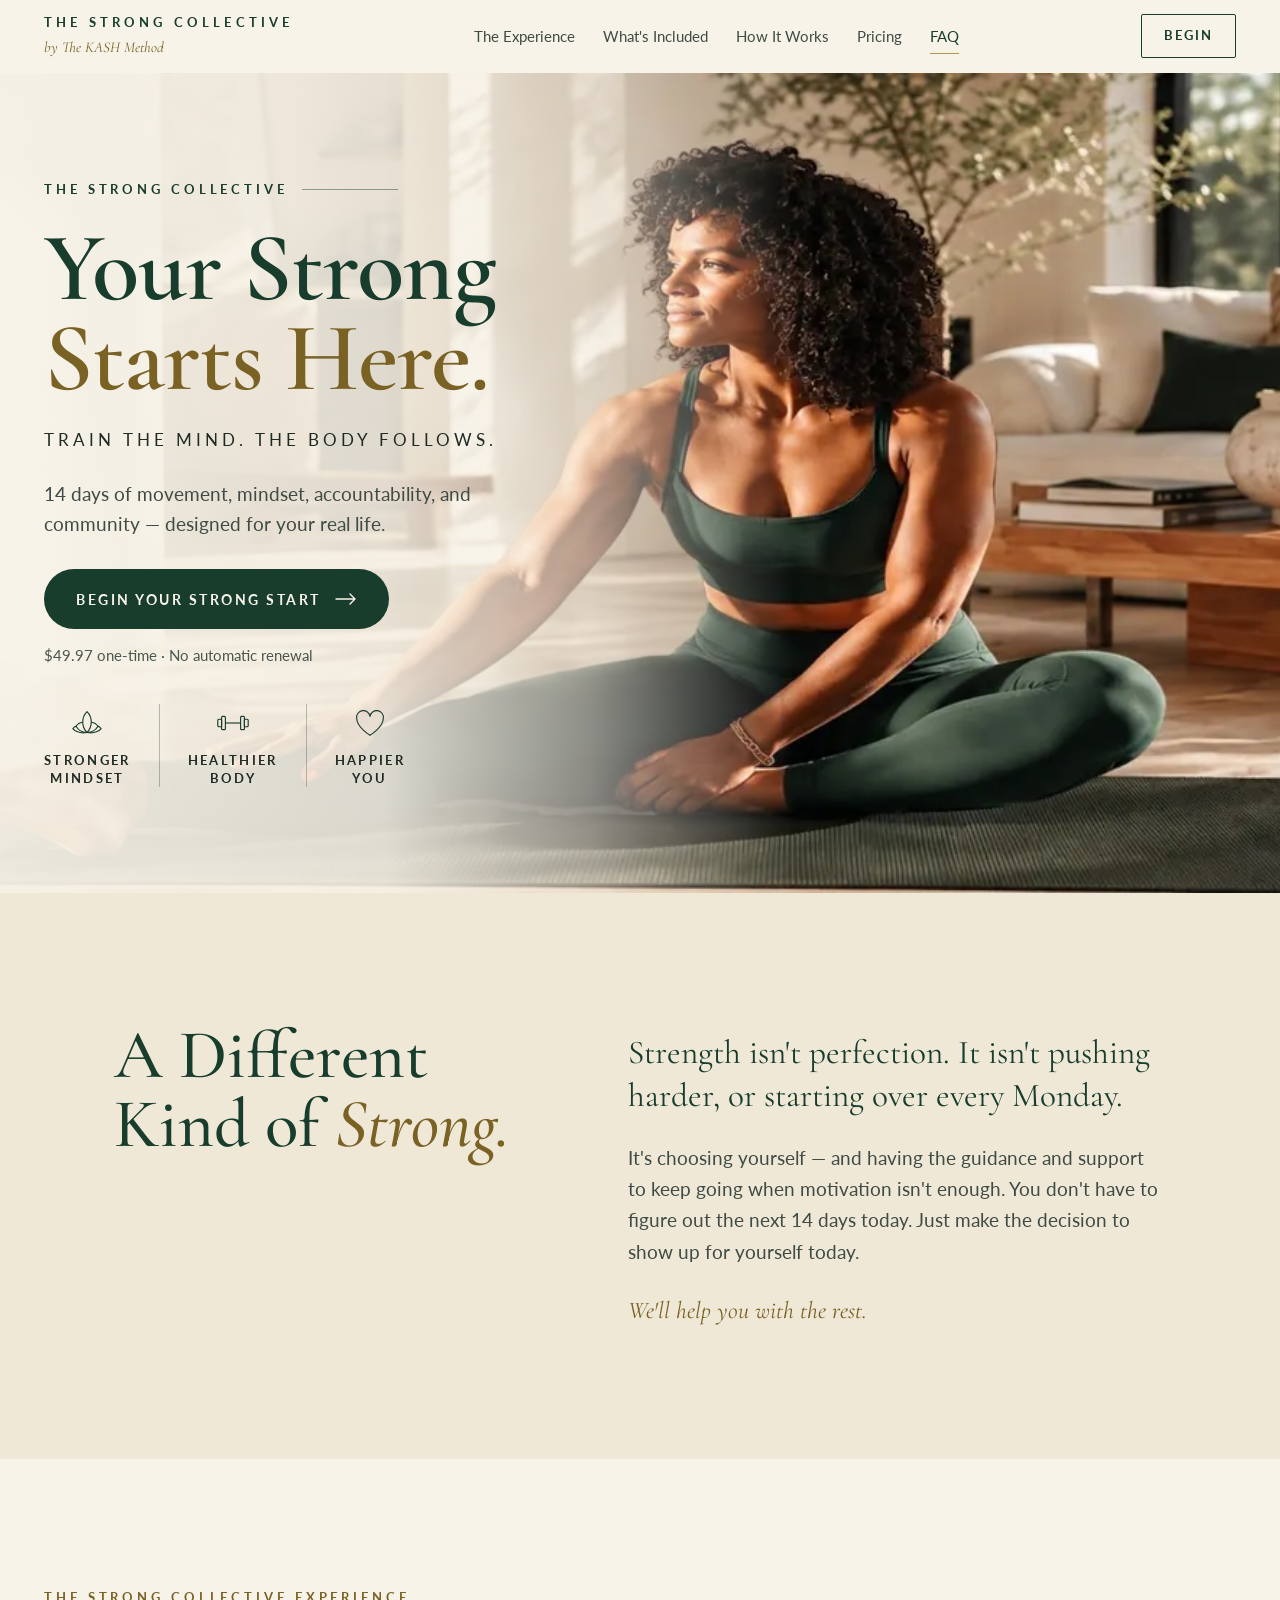
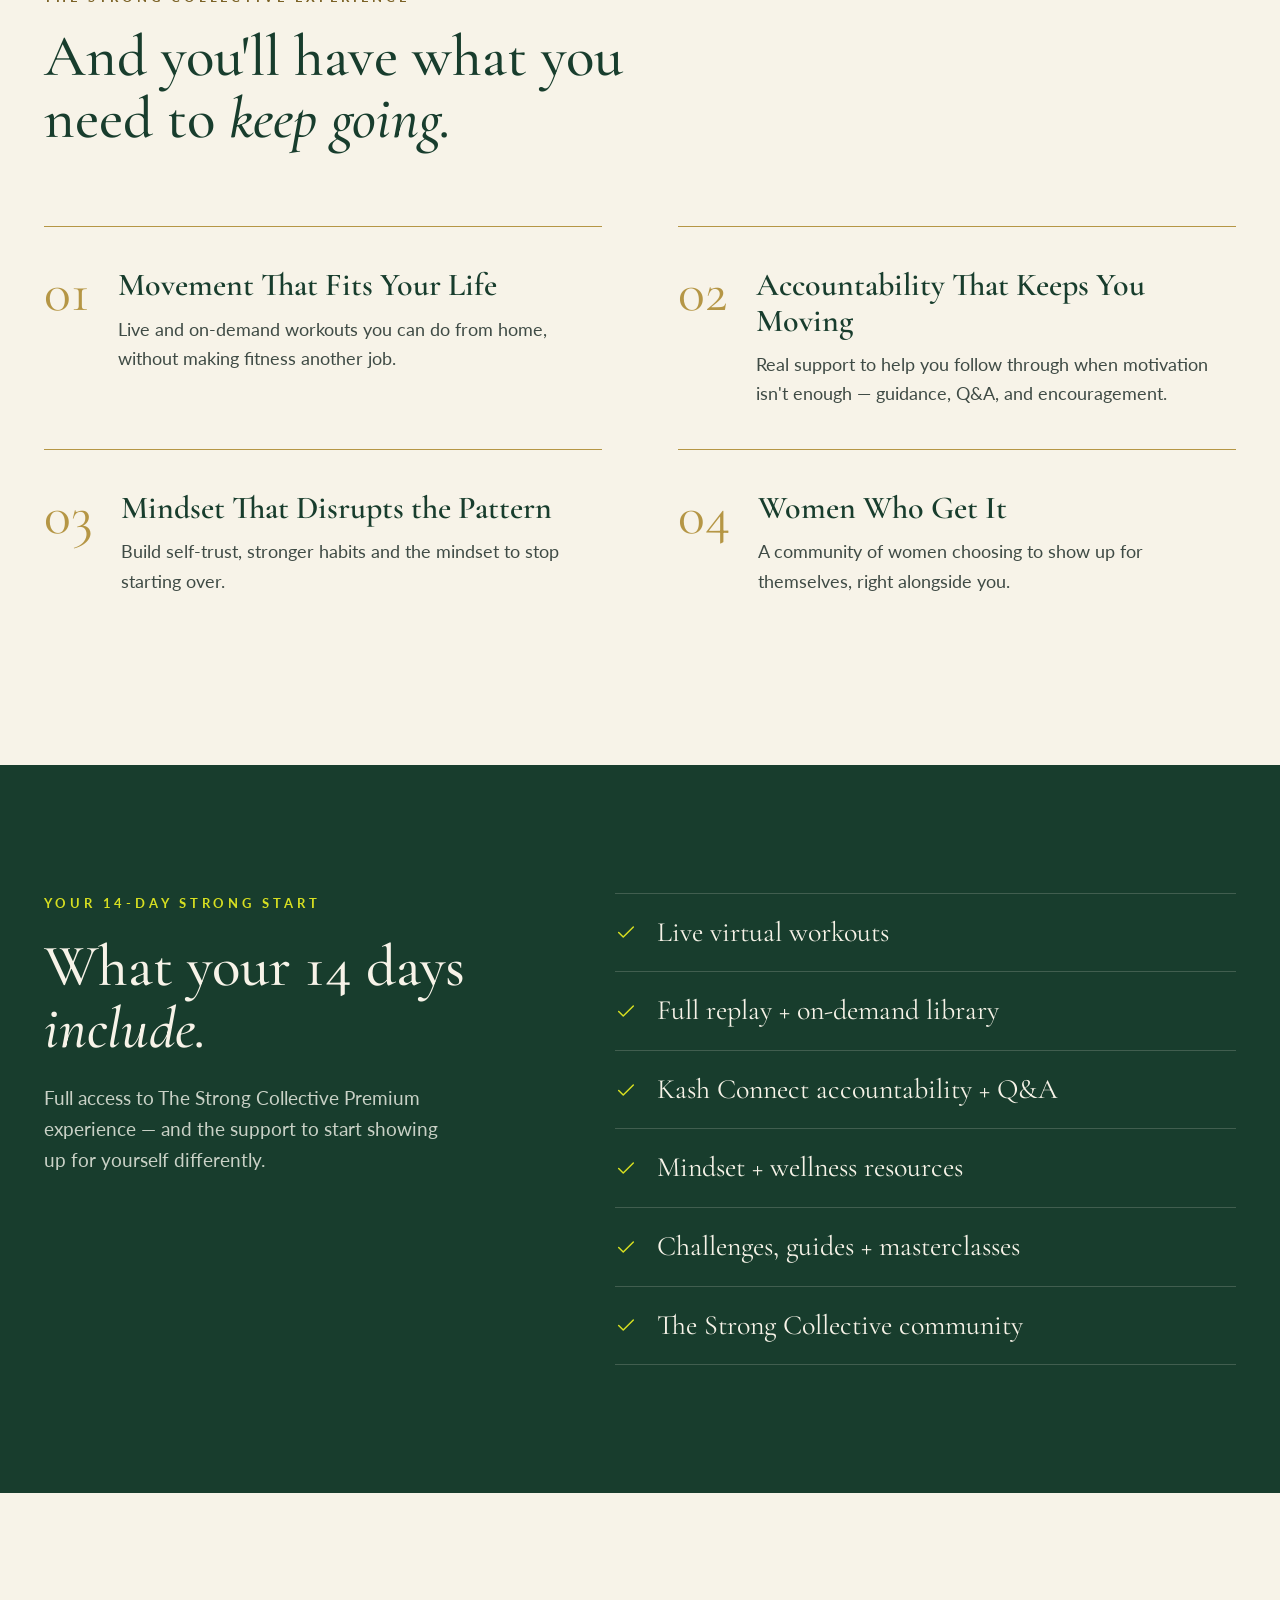
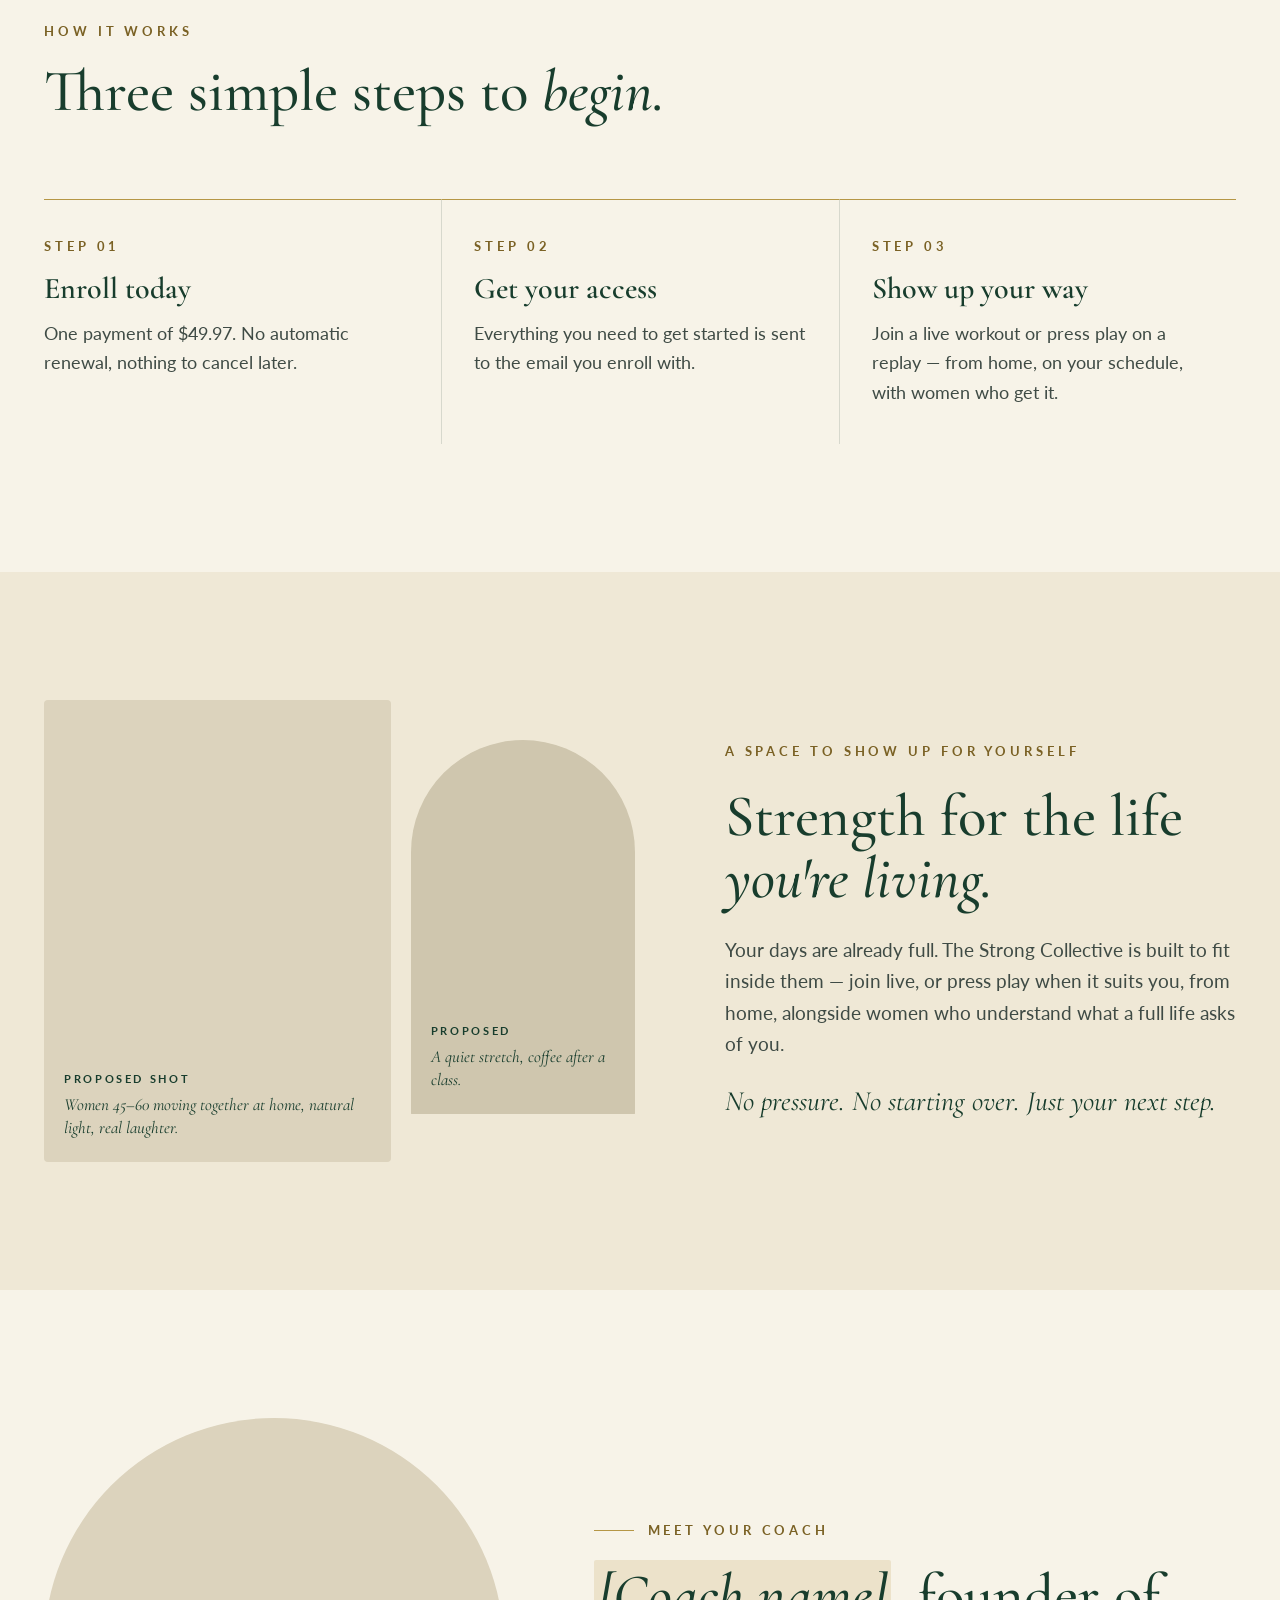
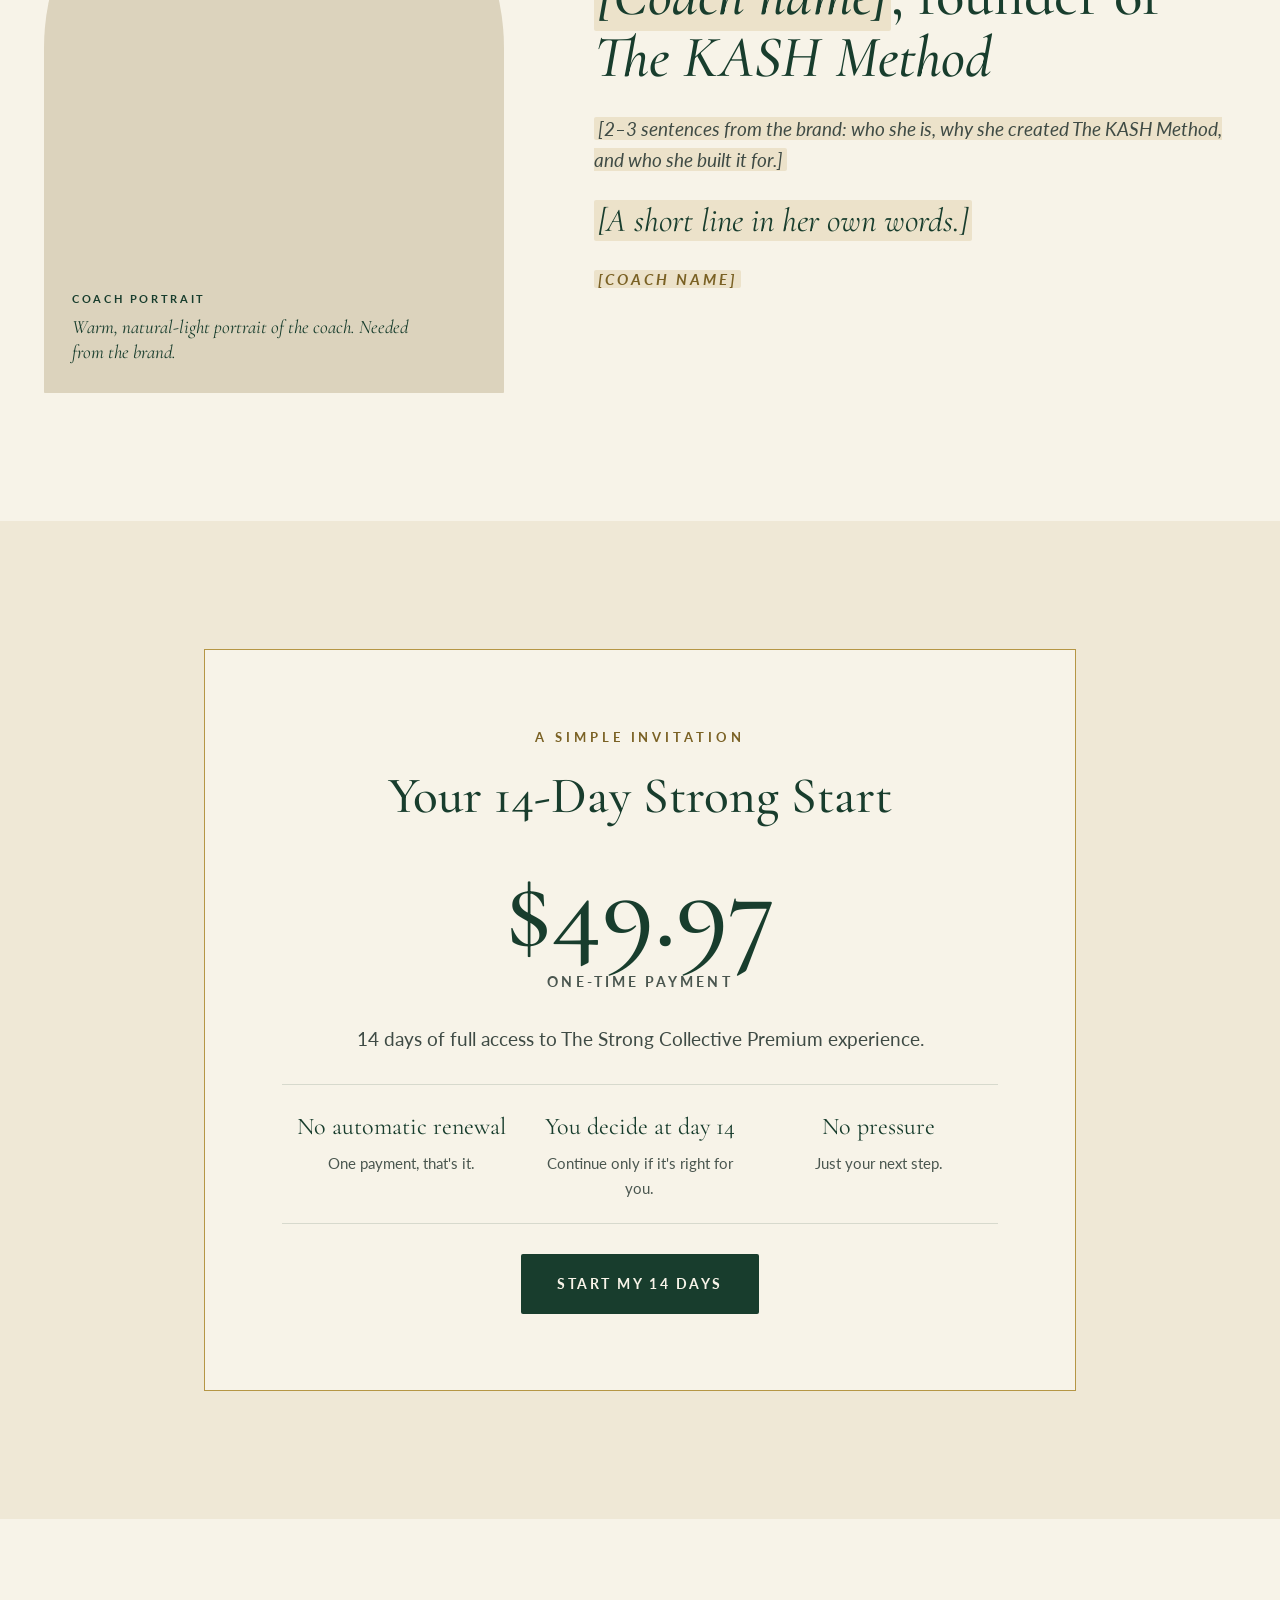
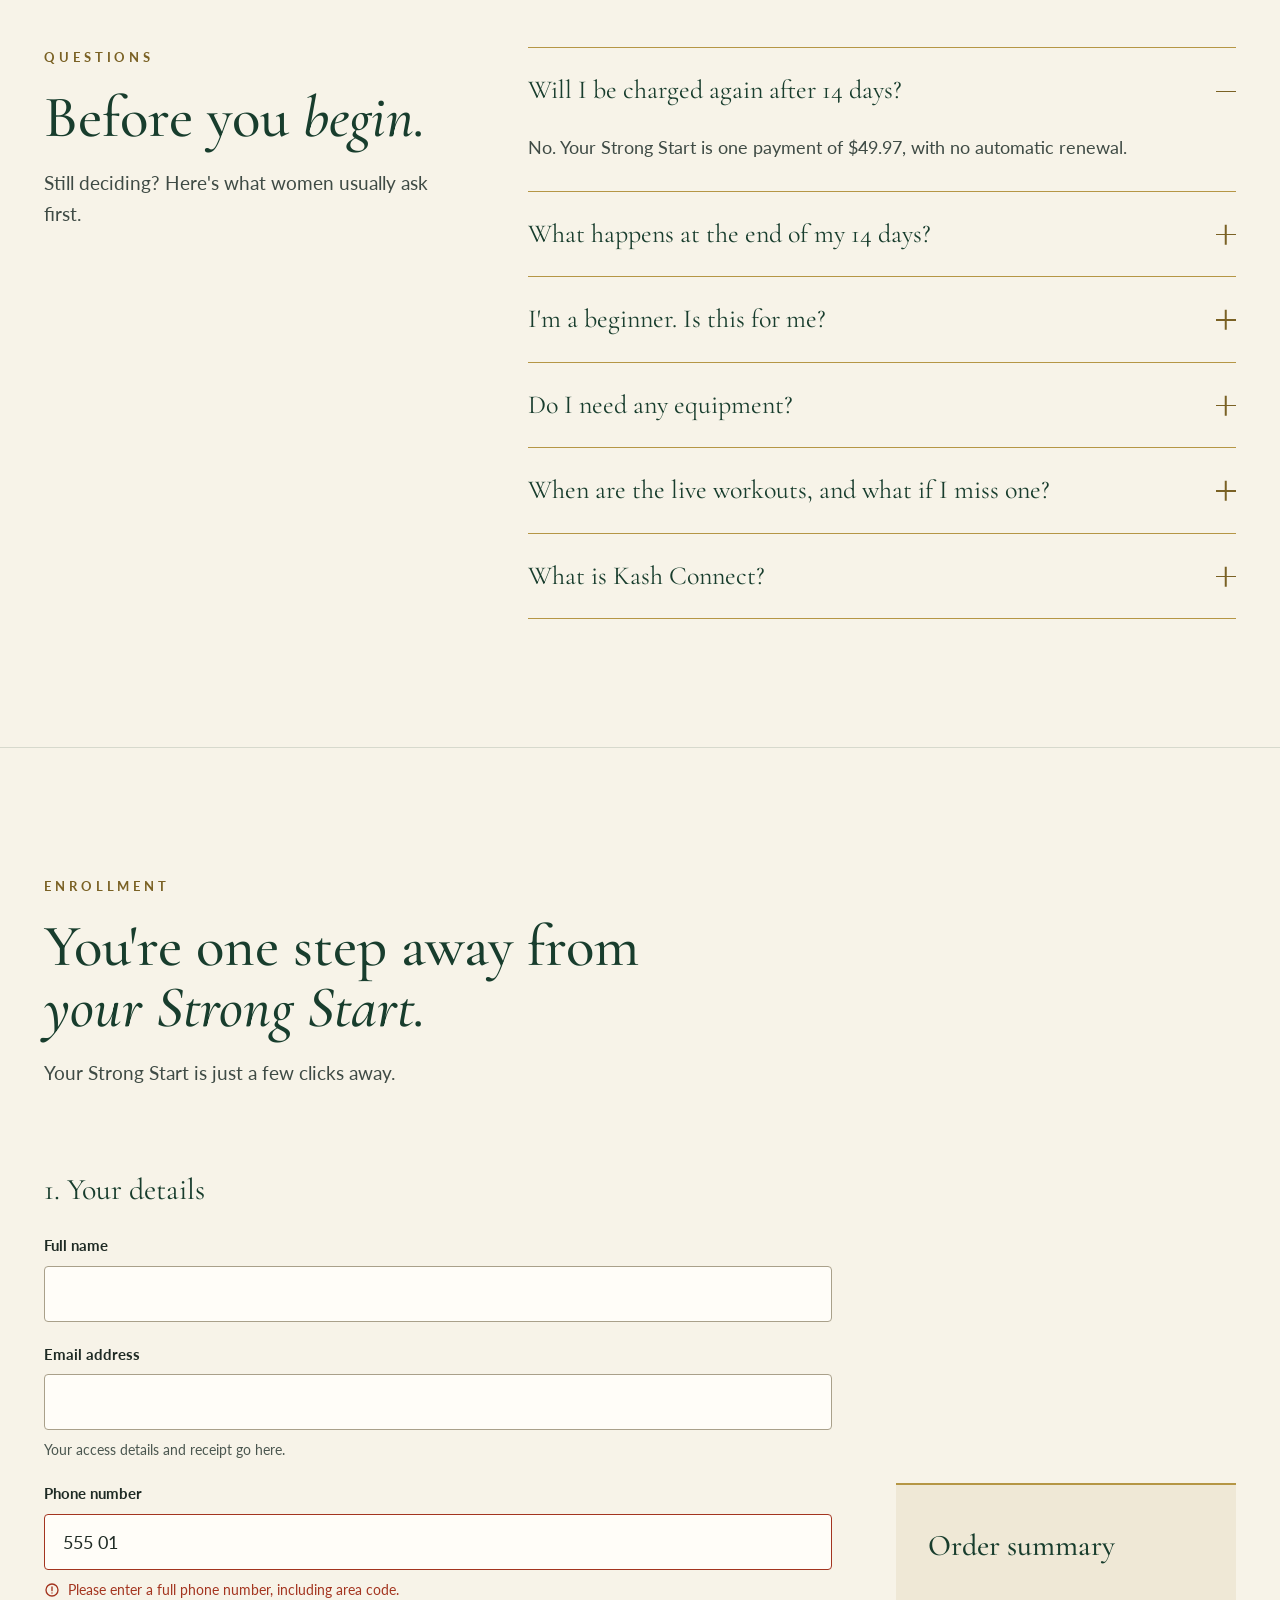
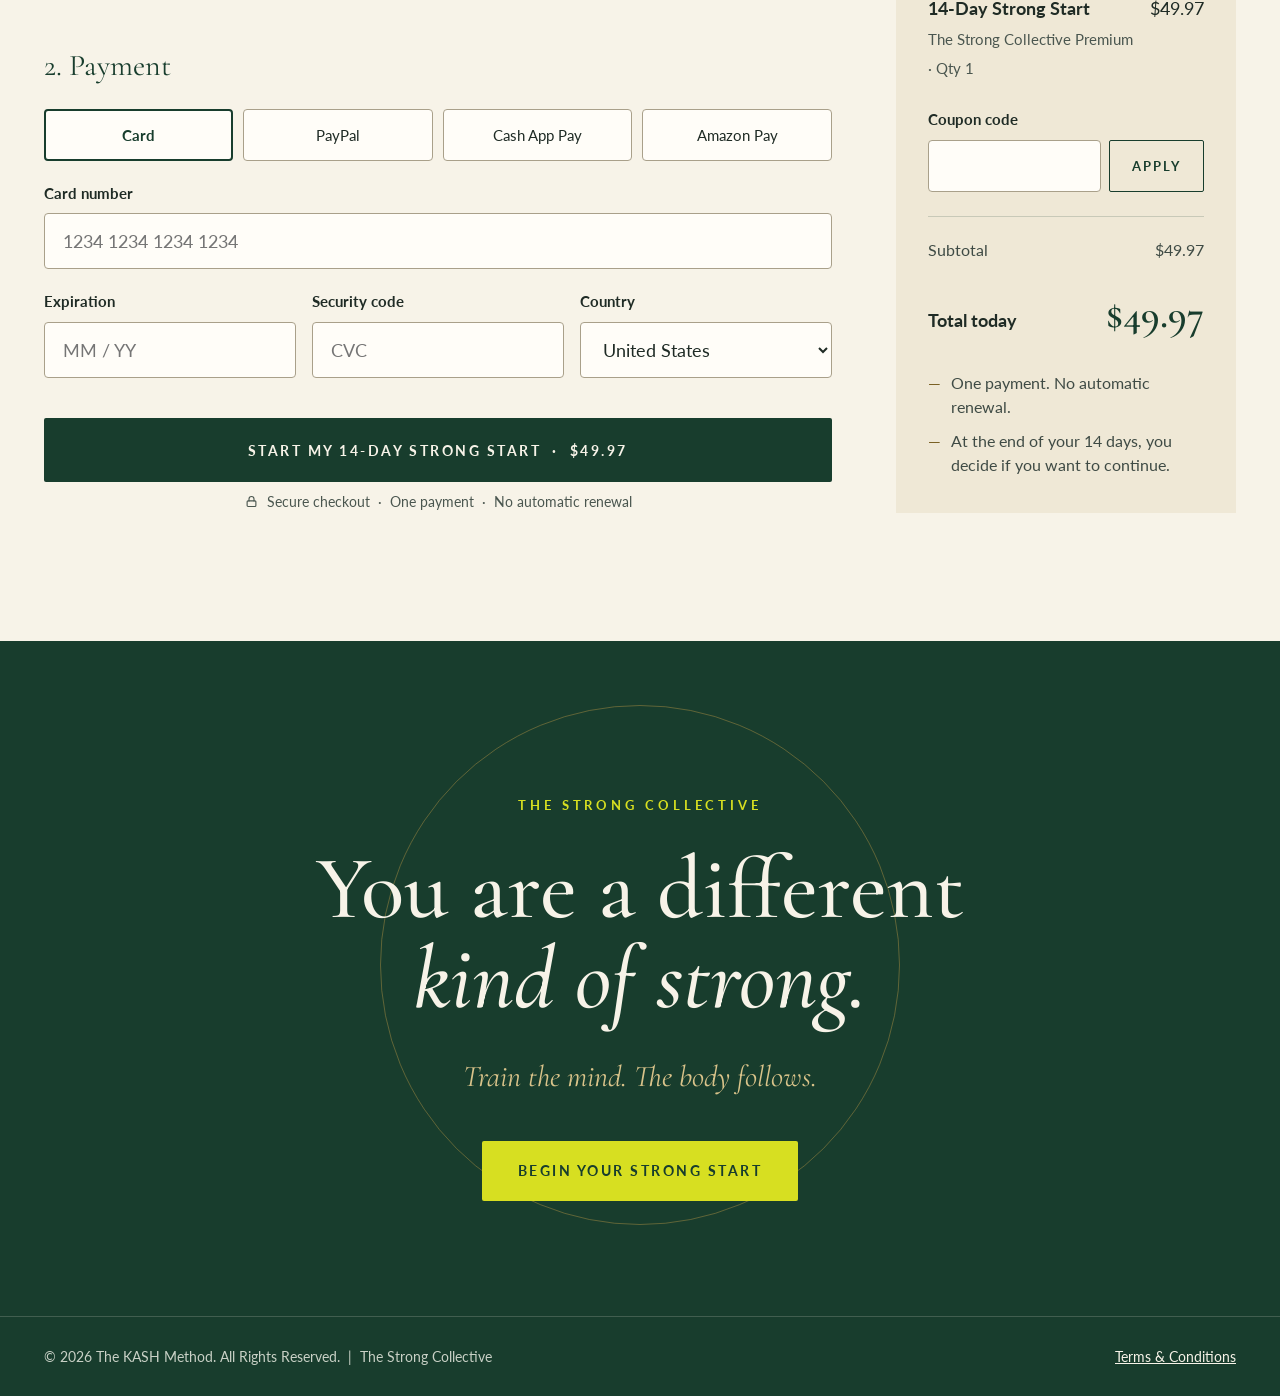
==== commit 6091b507: "Rebuild index.html with hero banner" ====
--- a/index.html
+++ b/index.html
@@ -36,29 +36,42 @@
   </div>
 </header>
 <main id="main">
-<!-- Hero: value proposition + primary CTA above the fold -->
-<section class="hero" id="top">
-  <div class="container hero__grid">
+<!-- Hero banner: full-width photo with live text over the left side.
+     Photo: the brand banner with its baked-in text removed (assets/img/hero-banner.*). -->
+<section class="hero hero--banner" id="top">
+  <picture class="hero__photo">
+    <source media="(max-width: 900px)" type="image/webp" srcset="assets/img/hero-banner-mobile.webp">
+    <source media="(max-width: 900px)" srcset="assets/img/hero-banner-mobile.jpg">
+    <source type="image/webp" srcset="assets/img/hero-banner.webp">
+    <img src="assets/img/hero-banner.jpg" width="1794" height="877" fetchpriority="high"
+         alt="A woman with curly hair stretching on a yoga mat in a sunlit living room, smiling as she looks toward the window">
+  </picture>
+  <div class="container hero__inner">
     <div class="hero__copy">
-      <span class="eyebrow eyebrow--rule">The Strong Collective</span>
+      <span class="eyebrow eyebrow--trail">The Strong Collective</span>
       <h1 class="hero__title">Your Strong<br><em>Starts Here.</em></h1>
-      <p class="hero__tagline">Train the mind. The body follows.</p>
-      <p class="lead hero__text">For the next 14 days, get full access to The Strong Collective Premium experience — workouts you can do from home, real accountability, and a community of women choosing to show up for themselves, right alongside you.</p>
+      <p class="hero__tagline-caps">Train the mind. The body follows.</p>
+      <p class="hero__lead">14 days of movement, mindset, accountability, and community — designed for your real life.</p>
       <div class="hero__actions">
-        <a class="btn btn--primary" href="#enroll">Begin Your Strong Start</a>
-        <span class="hero__support">14 days of movement, mindset, accountability, and community.</span>
-      </div>
-      <p class="hero__terms">$49.97 one-time &nbsp;·&nbsp; No automatic renewal &nbsp;·&nbsp; You decide what's next</p>
-    </div>
-    <div class="hero__media">
-      <div class="hero__arch-line" aria-hidden="true"></div>
-      <!-- Replace with: <img src="assets/img/hero.jpg" alt="Woman stretching on a yoga mat in a sunlit living room" width="960" height="1200" fetchpriority="high"> -->
-      <div class="photo photo--arch" role="img" aria-label="Photo placeholder: brand hero photo">
-        <div class="photo__label">
-          <span class="photo__tag">BRAND PHOTO</span>
-          <span class="photo__note">Current hero image — woman stretching on her mat in a warm, sunlit room. Re-crop from the original file, without the headline baked in.</span>
-        </div>
-      </div>
+        <a class="btn btn--primary btn--arrow" href="#enroll">Begin Your Strong Start
+          <svg width="22" height="12" viewBox="0 0 22 12" fill="none" stroke="currentColor" stroke-width="1.4" stroke-linecap="round" stroke-linejoin="round" aria-hidden="true"><path d="M1 6h19M15 1l5 5-5 5"/></svg>
+        </a>
+        <span class="hero__terms">$49.97 one-time · No automatic renewal</span>
+      </div>
+      <ul class="hero__benefits">
+        <li class="hero__benefit">
+          <svg width="38" height="38" viewBox="0 0 40 40" fill="none" stroke="currentColor" stroke-width="1.2" stroke-linejoin="round" aria-hidden="true"><path d="M20 30c-3-3-4.5-7-4.5-11S17 11 20 8c3 3 4.5 7 4.5 11S23 27 20 30z"/><path d="M20 30c-4.5 0-9-2-11.5-6.5 1.5-2.5 4-4 6.8-4.3"/><path d="M20 30c4.5 0 9-2 11.5-6.5-1.5-2.5-4-4-6.8-4.3"/><path d="M20 30c-6 1-11.5-.5-15-4 1-1.5 2.5-2.5 4.2-3"/><path d="M20 30c6 1 11.5-.5 15-4-1-1.5-2.5-2.5-4.2-3"/></svg>
+          <span>Stronger<br>mindset</span>
+        </li>
+        <li class="hero__benefit">
+          <svg width="38" height="38" viewBox="0 0 40 40" fill="none" stroke="currentColor" stroke-width="1.2" stroke-linejoin="round" aria-hidden="true"><rect x="8" y="13" width="4" height="14" rx="1"/><rect x="28" y="13" width="4" height="14" rx="1"/><rect x="4" y="16" width="4" height="8" rx="1"/><rect x="32" y="16" width="4" height="8" rx="1"/><path d="M12 20h16"/></svg>
+          <span>Healthier<br>body</span>
+        </li>
+        <li class="hero__benefit">
+          <svg width="38" height="38" viewBox="0 0 40 40" fill="none" stroke="currentColor" stroke-width="1.2" stroke-linejoin="round" aria-hidden="true"><path d="M20 33S6 24.5 6 15a7 7 0 0 1 14-2 7 7 0 0 1 14 2c0 9.5-14 18-14 18z"/></svg>
+          <span>Happier<br>you</span>
+        </li>
+      </ul>
     </div>
   </div>
 </section>
--- a/assets/styles.css
+++ b/assets/styles.css
@@ -149,23 +149,59 @@
 @media (max-width: 960px) { .nav__link { display: none; } }
 
 /* ---------- 02 Hero ---------- */
-.hero { padding: clamp(48px, 7vw, 104px) 0 clamp(56px, 8vw, 120px); }
-.hero__grid { display: flex; flex-wrap: wrap; align-items: center; gap: clamp(40px, 6vw, 88px); }
-.hero__copy { flex: 1 1 440px; min-width: 0; display: flex; flex-direction: column; gap: 28px; }
-.hero__title { font-size: clamp(52px, 7.4vw, 104px); line-height: .95; letter-spacing: -.01em; }
-.hero__title em { color: var(--gold-ink); }
-.hero__tagline { font-family: var(--serif); font-style: italic; font-size: clamp(24px, 2.4vw, 30px); color: var(--green); }
-.hero__text { max-width: 520px; }
-.hero__actions { display: flex; flex-wrap: wrap; align-items: center; gap: 16px 28px; padding-top: 8px; }
-.hero__support { font-family: var(--serif); font-style: italic; font-size: 20px; line-height: 1.35; color: var(--body); max-width: 280px; }
+/* Desktop: full-width photo, live text over the wall on the left.
+   An ivory fade on the left keeps text at AA contrast and hides retouched areas. */
+.hero--banner {
+  position: relative; overflow: hidden; background: #E9DFD2;
+  min-height: clamp(620px, calc(100vh - var(--nav-h)), 820px);
+  display: flex; align-items: center;
+}
+.hero__photo { position: absolute; inset: 0; }
+.hero__photo img { width: 100%; height: 100%; object-fit: cover; object-position: 72% 40%; }
+.hero--banner::before {
+  content: ""; position: absolute; inset: 0; z-index: 1; pointer-events: none;
+  background: linear-gradient(90deg,
+    rgba(247, 243, 232, .94) 0%, rgba(247, 243, 232, .88) 30%,
+    rgba(247, 243, 232, .55) 46%, rgba(247, 243, 232, 0) 62%);
+}
+.hero__inner { position: relative; z-index: 2; width: 100%; padding-top: clamp(56px, 7vw, 96px); padding-bottom: clamp(56px, 7vw, 96px); }
+.hero__copy { max-width: 600px; display: flex; flex-direction: column; gap: 24px; }
+.eyebrow--trail { color: var(--green); letter-spacing: .3em; }
+.eyebrow--trail::after { content: ""; width: 96px; height: 1px; background: var(--green); opacity: .45; }
+.hero__title { font-size: clamp(56px, 7.6vw, 112px); line-height: .92; letter-spacing: -.01em; font-weight: 600; }
+.hero__title em { font-style: normal; color: var(--gold-ink); }
+.hero__tagline-caps { font-size: clamp(14px, 1.3vw, 17px); letter-spacing: .24em; text-transform: uppercase; color: var(--ink); }
+.hero__lead { max-width: 440px; font-size: 19px; line-height: 1.6; color: var(--body); }
+.hero__actions { display: flex; flex-wrap: wrap; align-items: center; gap: 14px 24px; padding-top: 6px; }
+.btn--arrow { gap: 14px; border-radius: 999px; padding: 0 32px; }
+.btn--arrow svg { transition: transform .25s ease; }
+.btn--arrow:hover svg { transform: translateX(4px); }
 .hero__terms { font-size: 15px; color: var(--muted); }
-.hero__media { flex: 1 1 420px; min-width: 0; position: relative; }
-.hero__media .photo { aspect-ratio: 4 / 5; }
-.hero__arch-line {
-  position: absolute; top: -18px; right: -18px; width: 72%; height: 86%;
-  border: 1px solid var(--gold); border-radius: 999px 999px 4px 4px; pointer-events: none;
-}
-@media (max-width: 600px) { .hero__arch-line { right: -8px; top: -10px; } }
+.hero__benefits { margin: 12px 0 0; padding: 0; list-style: none; display: flex; }
+.hero__benefit {
+  display: flex; flex-direction: column; align-items: center; gap: 10px; padding: 0 28px; text-align: center;
+  font-size: 13px; font-weight: 700; letter-spacing: .18em; line-height: 1.35; text-transform: uppercase; color: var(--ink);
+}
+.hero__benefit:first-child { padding-left: 0; }
+.hero__benefit + .hero__benefit { border-left: 1px solid rgba(24, 61, 45, .3); }
+.hero__benefit svg { color: var(--green); }
+
+/* Tablet + phone: photo on top, text below on ivory */
+@media (max-width: 900px) {
+  .hero--banner { display: block; min-height: 0; background: var(--ivory); }
+  .hero--banner::before { display: none; }
+  .hero__photo { position: relative; inset: auto; display: block; aspect-ratio: 993 / 567; }
+  .hero__photo img { object-position: 60% 40%; }
+  .hero__inner { padding-top: 40px; padding-bottom: 56px; }
+}
+@media (max-width: 480px) {
+  .hero__photo { aspect-ratio: 4 / 3; }
+  .eyebrow--trail { white-space: nowrap; }
+  .eyebrow--trail::after { width: 32px; }
+  .hero__benefit { padding: 0 14px; font-size: 11px; letter-spacing: .14em; }
+  .hero__benefit svg { width: 32px; height: 32px; }
+  .hero .btn--arrow { width: 100%; }
+}
 
 /* ---------- 03 A Different Kind of Strong ---------- */
 .different__grid { max-width: 1100px; margin: 0 auto; display: flex; flex-wrap: wrap; gap: clamp(32px, 6vw, 96px); align-items: flex-start; }
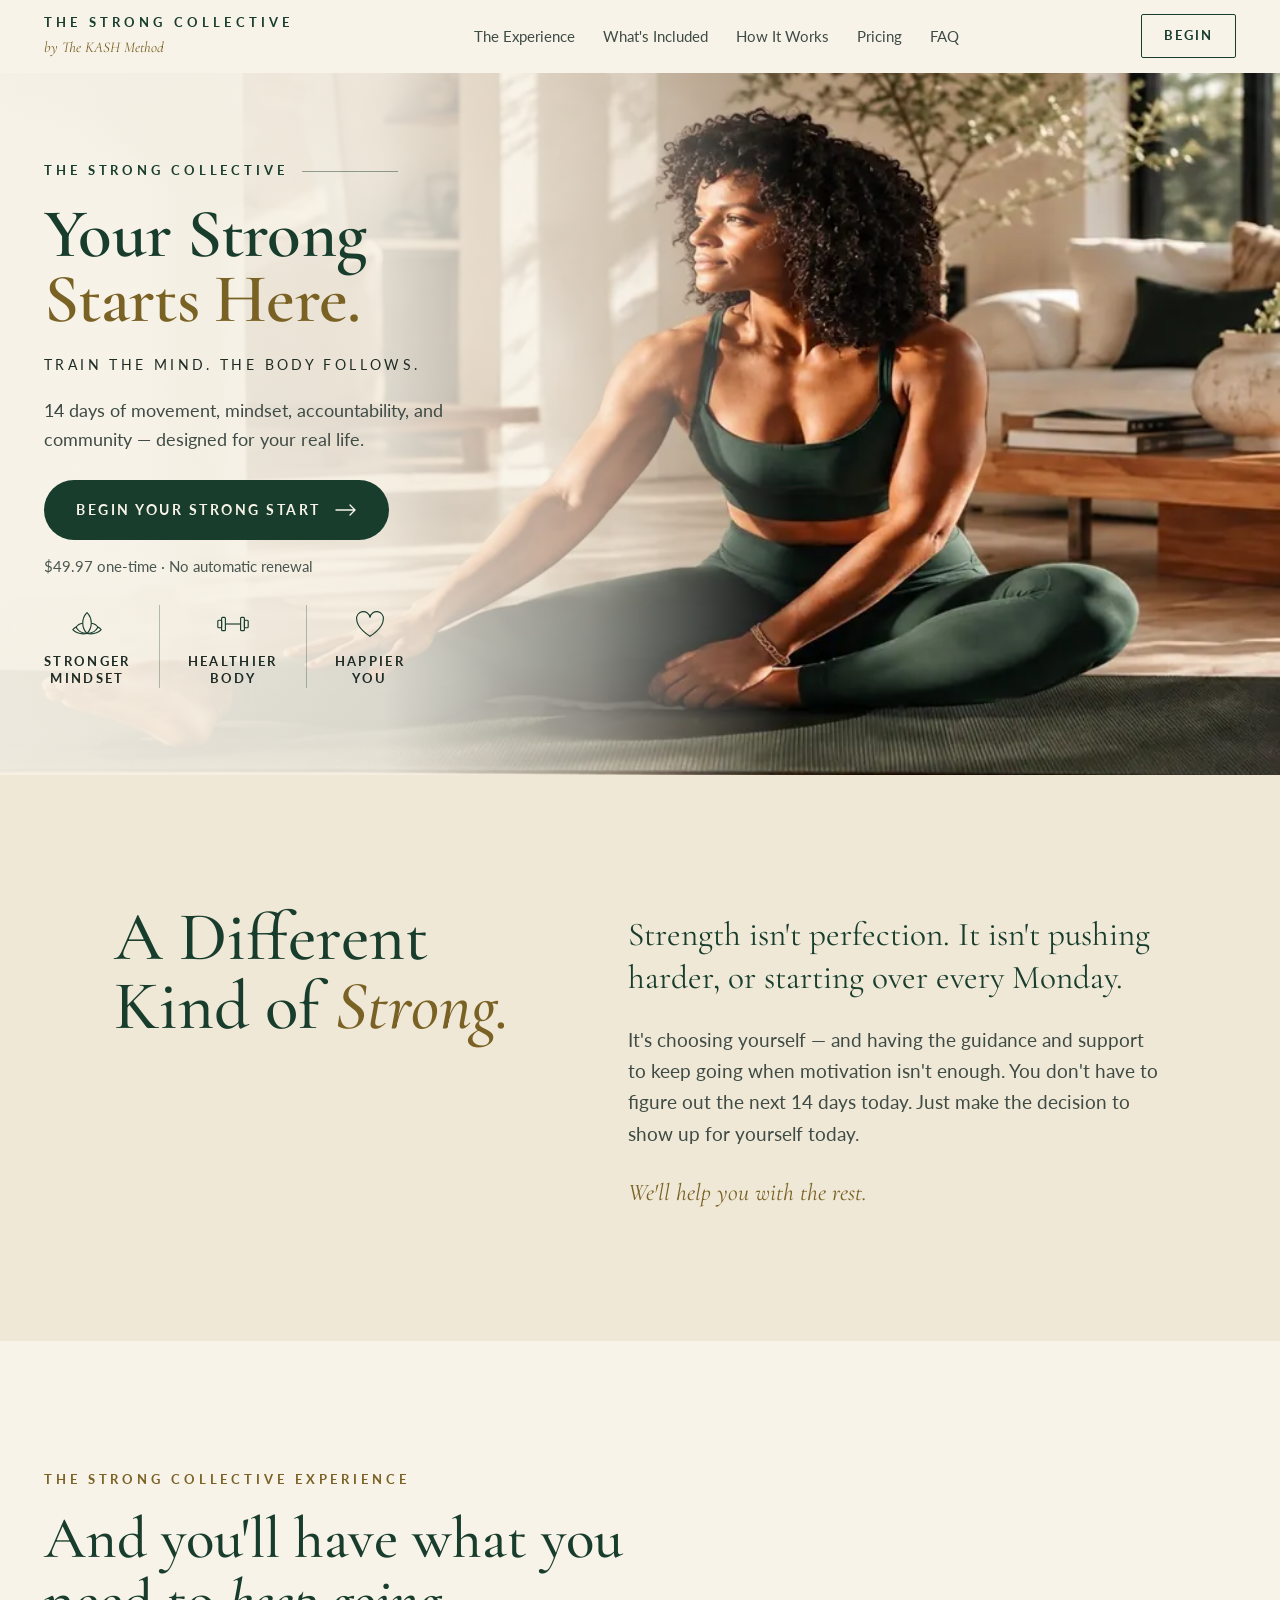
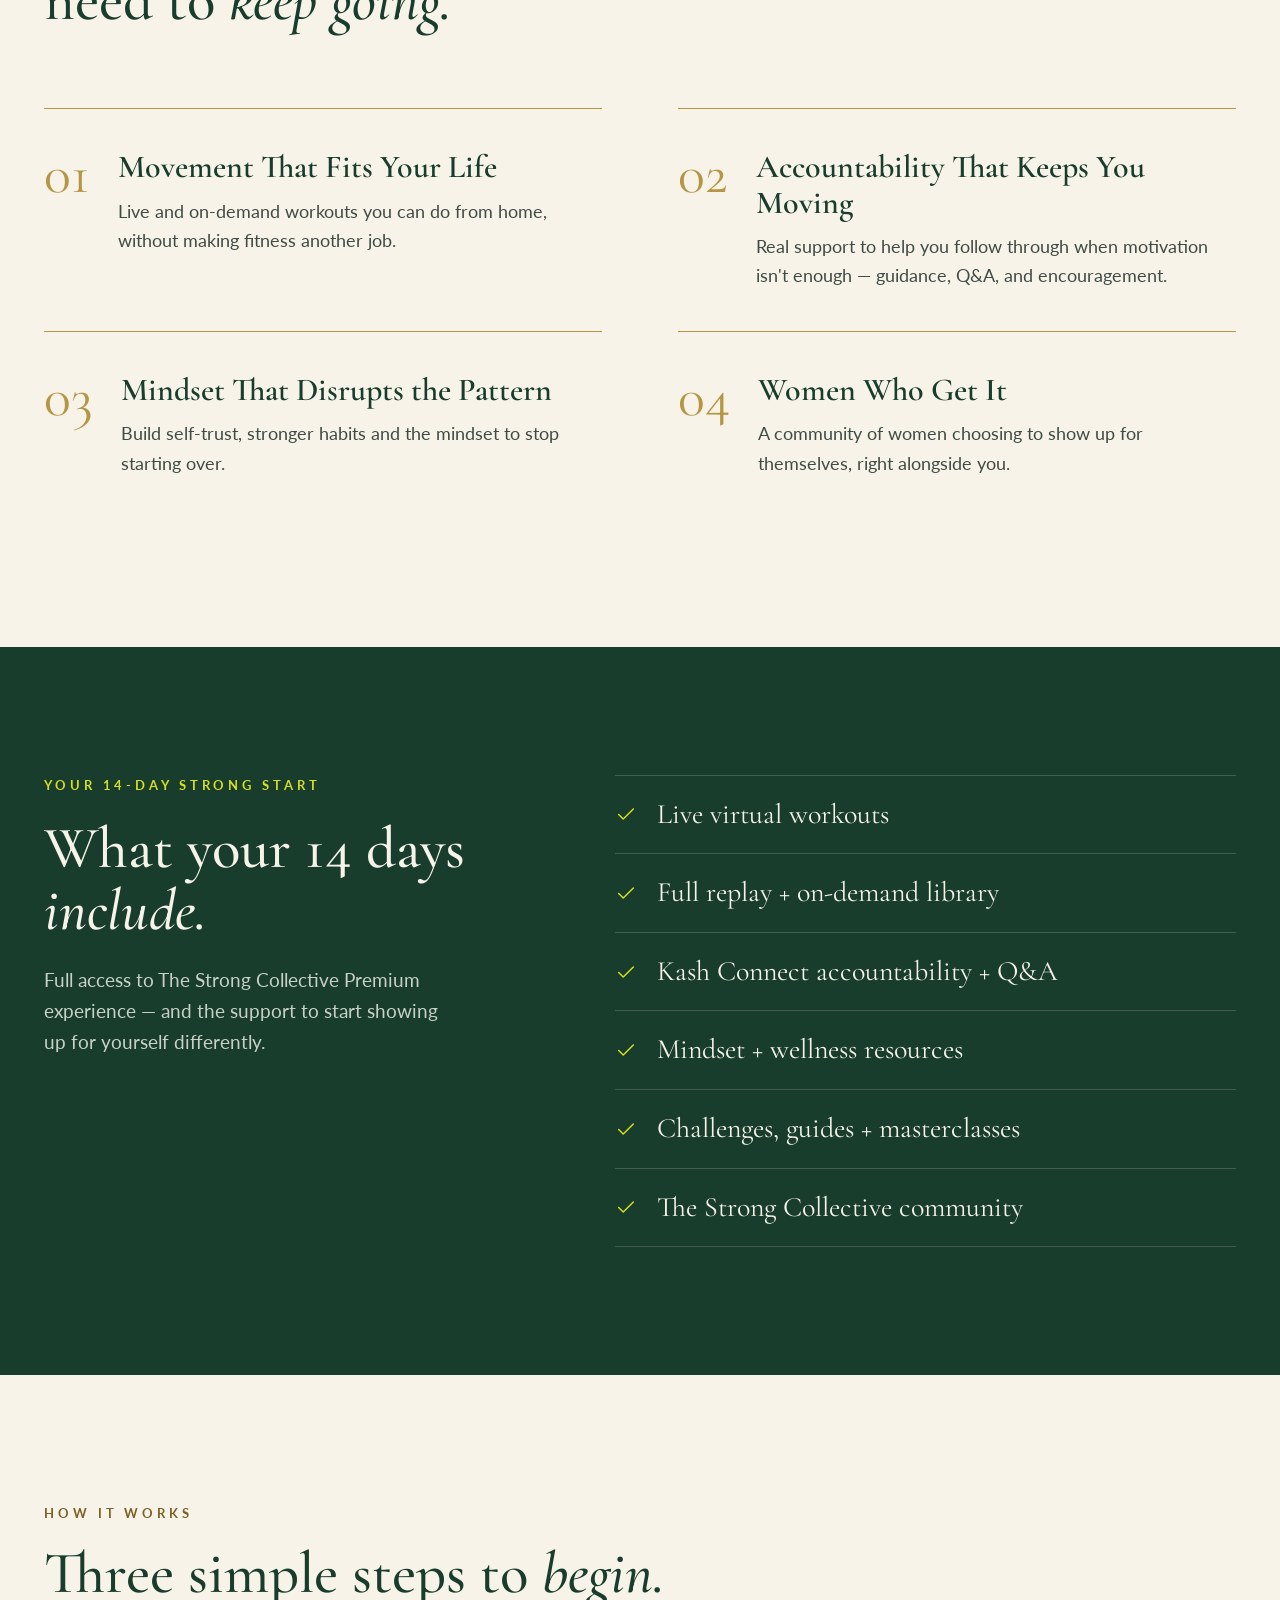
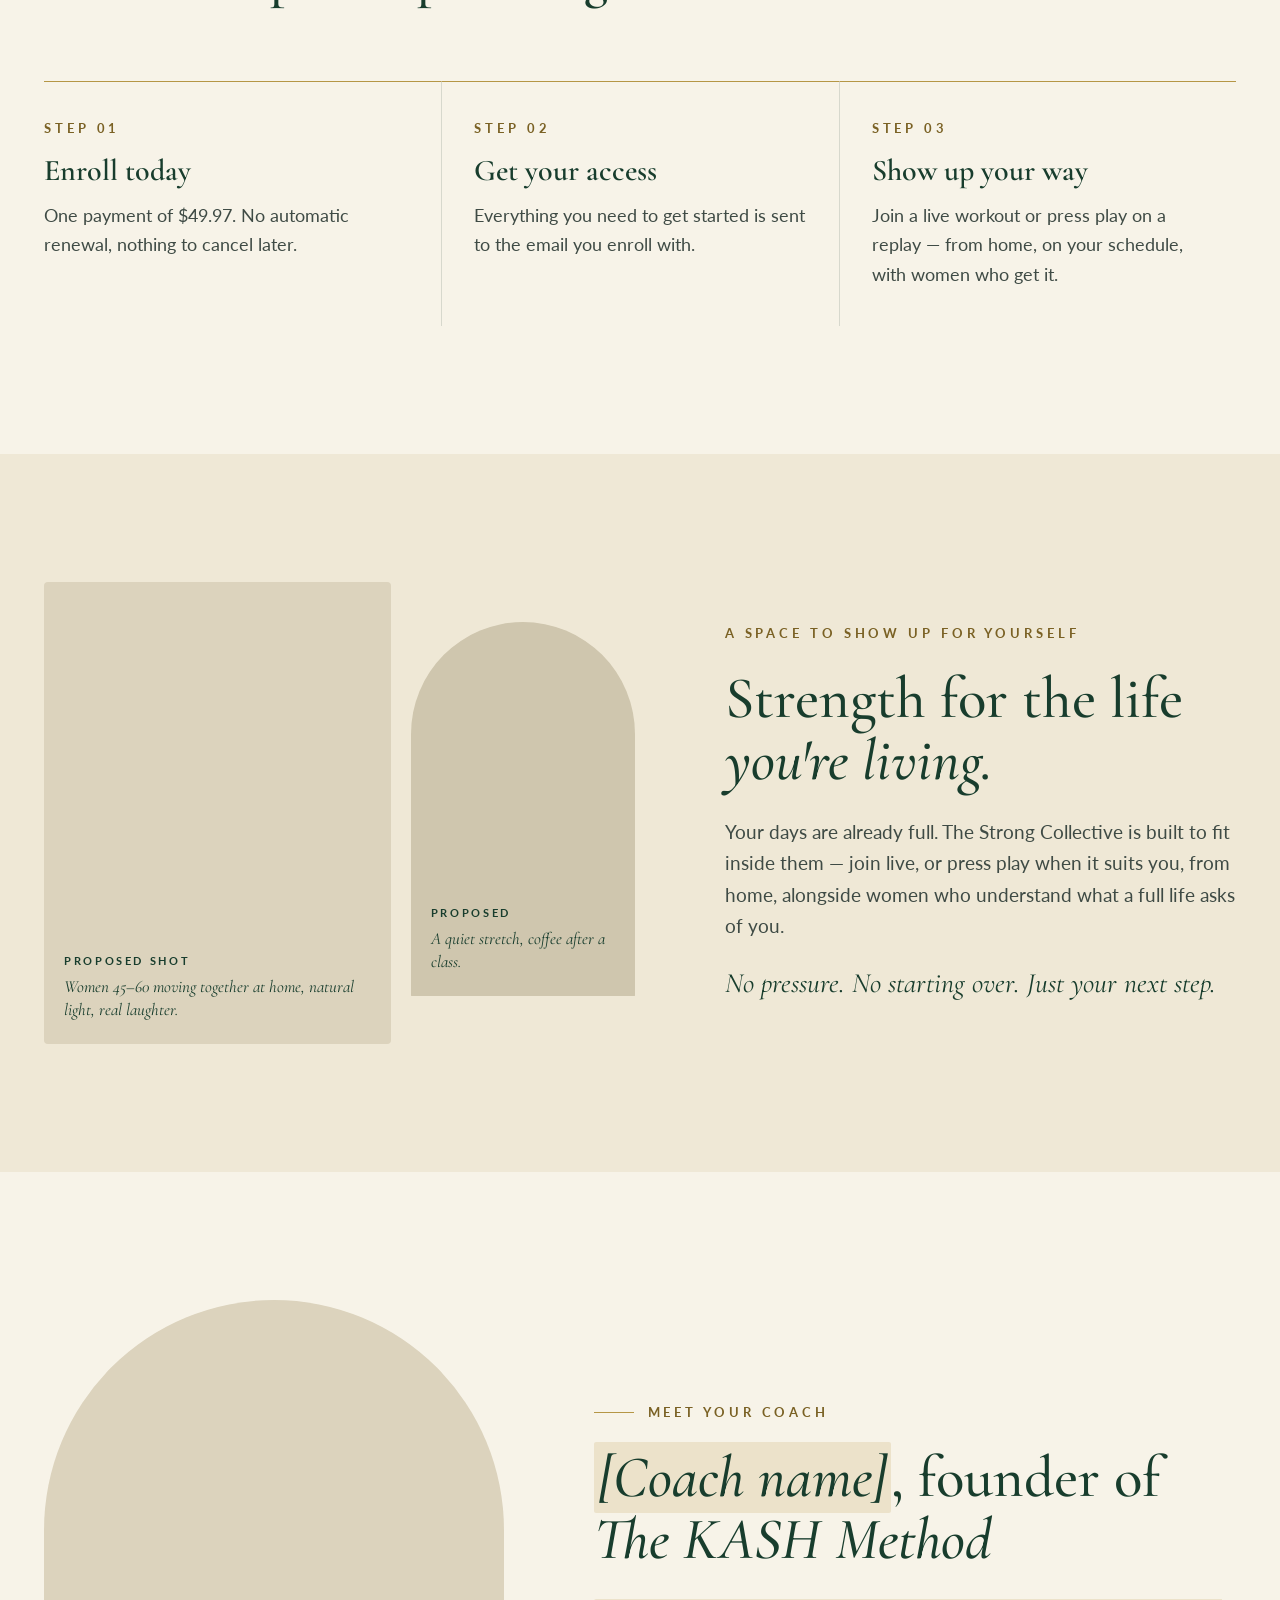
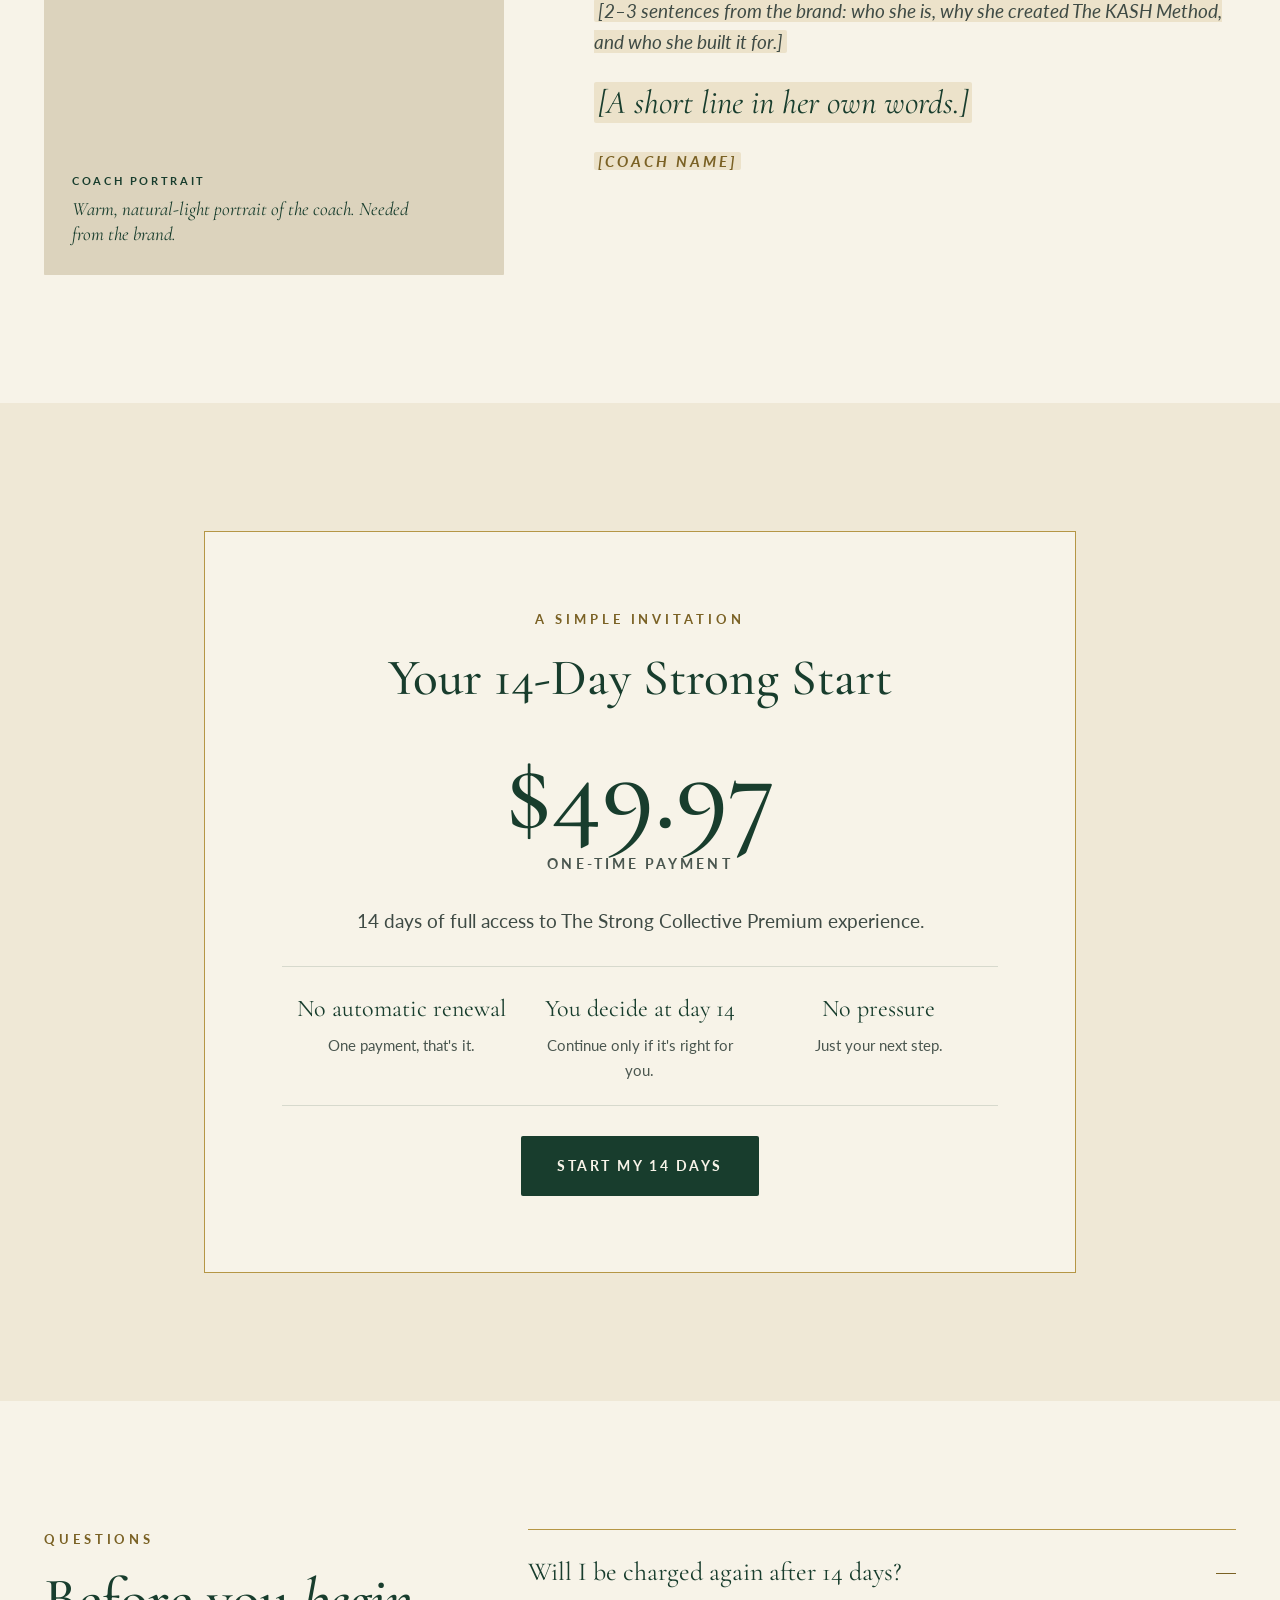
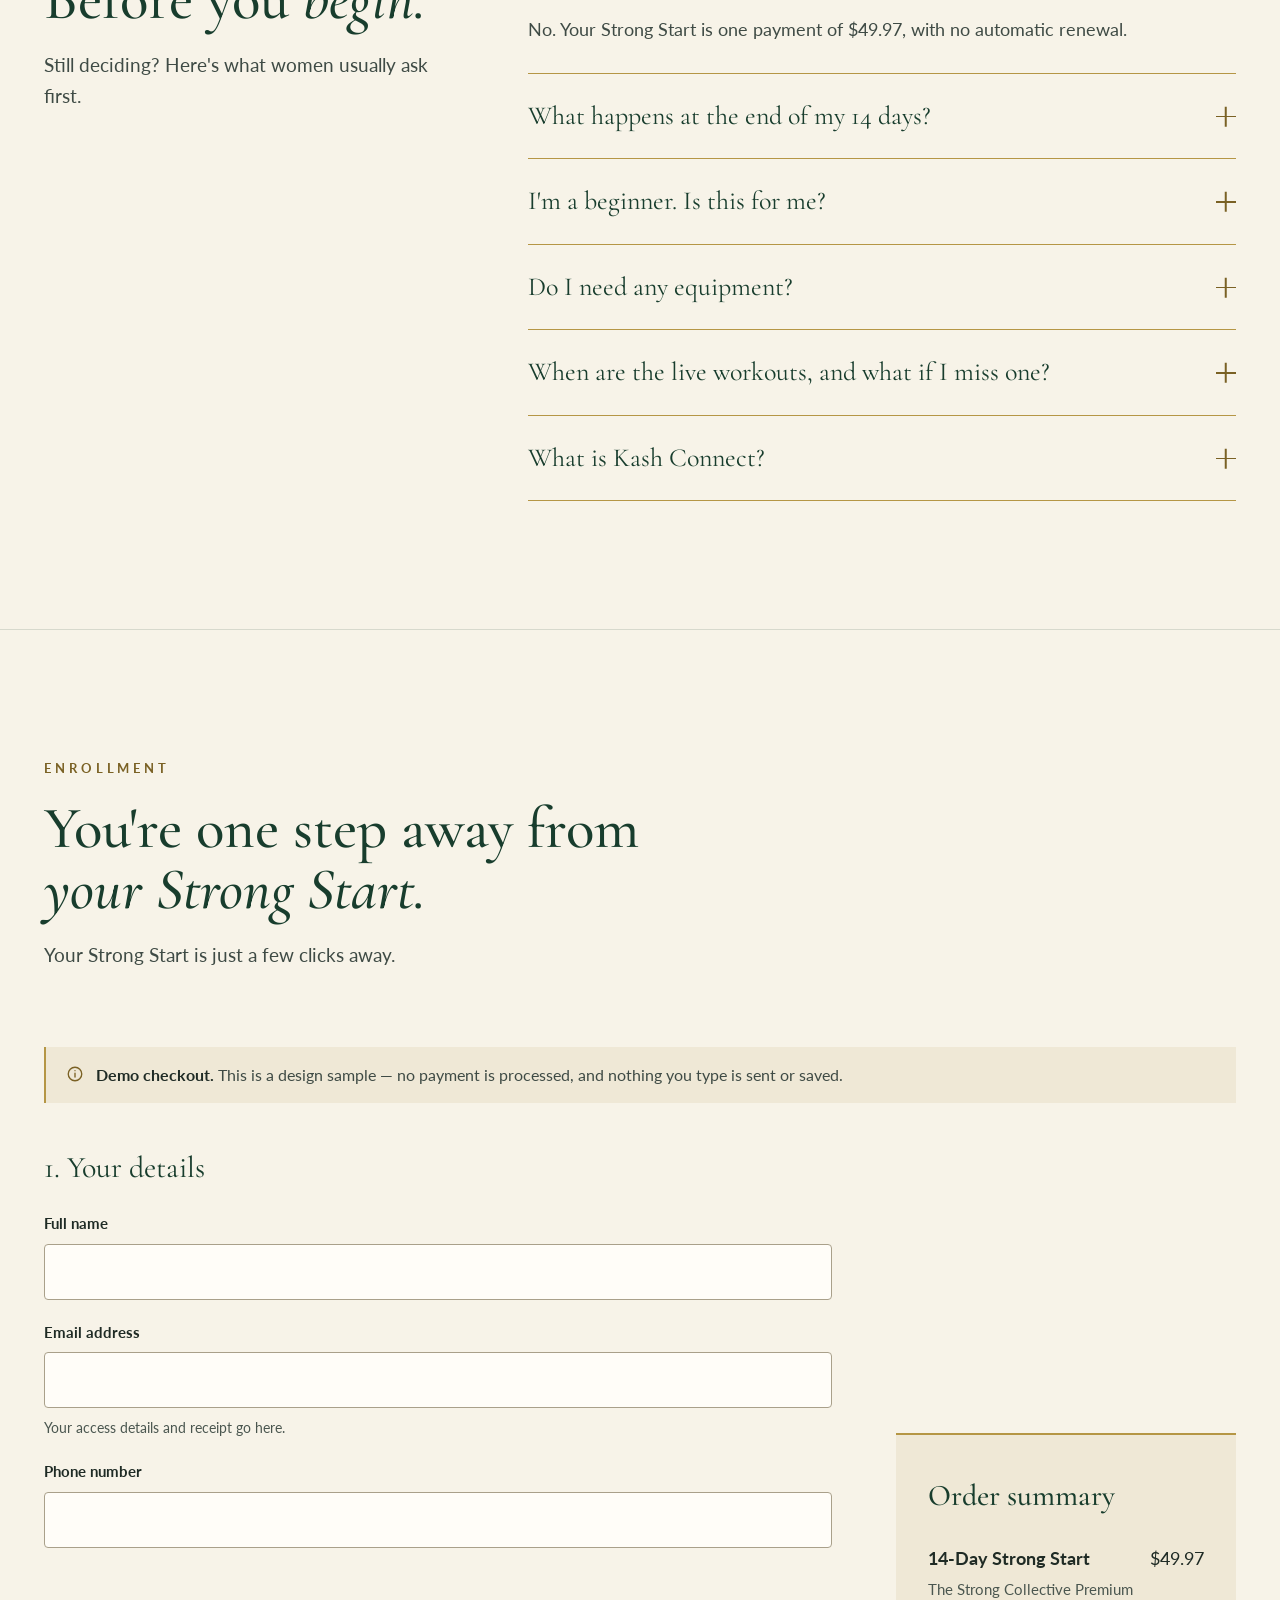
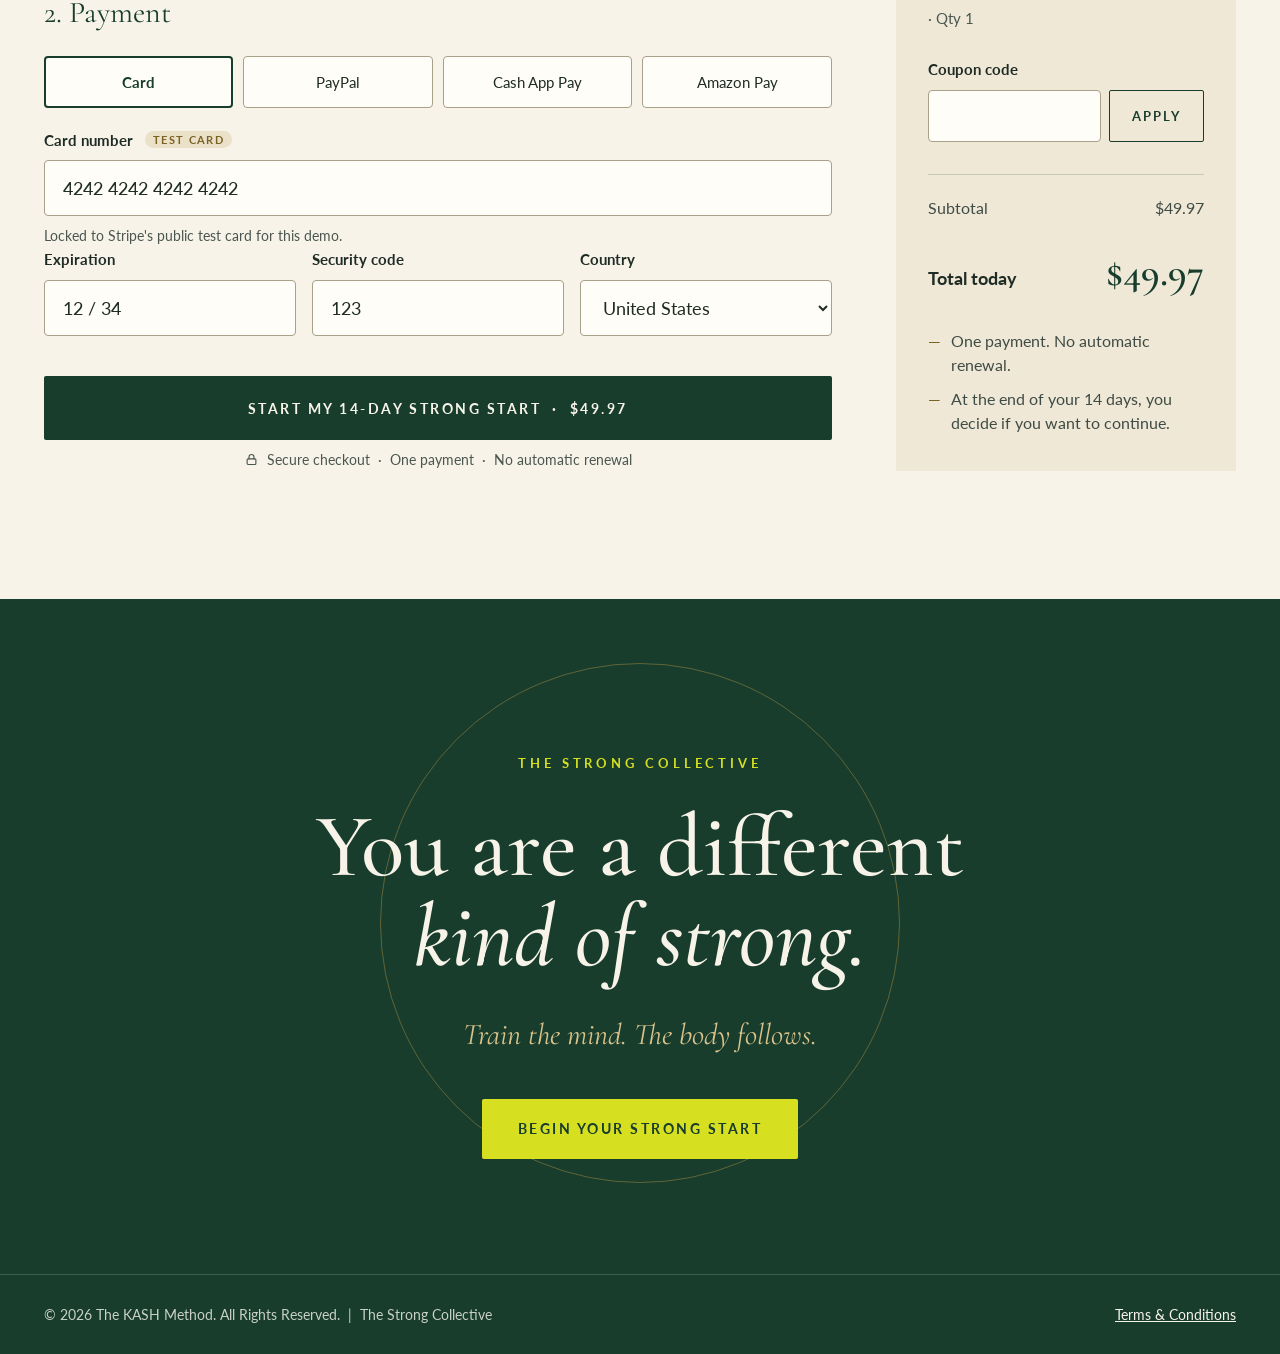
==== commit 45dc9e52: "Rebuild index.html with demo checkout; update README" ====
--- a/index.html
+++ b/index.html
@@ -282,8 +282,10 @@
   </div>
 </section>
 
-<!-- Enrollment — STYLING TARGET for the existing GoHighLevel order form.
-     Do not ship this mockup form: embed the real GHL form here and restyle it to match. -->
+<!-- Enrollment — PORTFOLIO DEMO.
+     Fully interactive (validation, payment method switch, coupon message, success state),
+     but nothing is sent or stored, and card fields are locked to Stripe's public test card.
+     On a real build, embed the brand's GoHighLevel order form here instead. -->
 <section class="section" id="enroll" style="border-top:1px solid var(--line)">
   <div class="container">
     <div class="section-head reveal">
@@ -291,59 +293,108 @@
       <h2 class="h2">You're one step away from <em>your Strong Start.</em></h2>
       <p class="lead">Your Strong Start is just a few clicks away.</p>
     </div>
+
+    <p class="demo-note" role="note">
+      <svg width="18" height="18" viewBox="0 0 24 24" fill="none" stroke="currentColor" stroke-width="1.8" stroke-linecap="round" aria-hidden="true"><circle cx="12" cy="12" r="9"/><path d="M12 11v5M12 7.5v.01"/></svg>
+      <span><strong>Demo checkout.</strong> This is a design sample — no payment is processed, and nothing you type is sent or saved.</span>
+    </p>
+
     <div class="enroll__grid">
-      <form class="checkout" aria-label="Enrollment and payment" onsubmit="return false">
-        <fieldset class="fieldset">
-          <legend>1. Your details</legend>
+      <div class="checkout-wrap">
+        <form class="checkout" id="checkout" aria-label="Enrollment and payment" novalidate>
+          <div class="form-alert" id="form-alert" role="alert" hidden></div>
+
+          <fieldset class="fieldset">
+            <legend>1. Your details</legend>
+            <div class="field">
+              <label class="label" for="ss-name">Full name</label>
+              <input class="input" id="ss-name" name="name" type="text" autocomplete="name" required aria-describedby="ss-name-err">
+              <span class="error" id="ss-name-err" hidden></span>
+            </div>
+            <div class="field">
+              <label class="label" for="ss-email">Email address</label>
+              <input class="input" id="ss-email" name="email" type="email" autocomplete="email" required aria-describedby="ss-email-hint ss-email-err">
+              <span class="hint" id="ss-email-hint">Your access details and receipt go here.</span>
+              <span class="error" id="ss-email-err" hidden></span>
+            </div>
+            <div class="field">
+              <label class="label" for="ss-phone">Phone number</label>
+              <input class="input" id="ss-phone" name="phone" type="tel" autocomplete="tel" inputmode="tel" required aria-describedby="ss-phone-err">
+              <span class="error" id="ss-phone-err" hidden></span>
+            </div>
+          </fieldset>
+
+          <fieldset class="fieldset">
+            <legend>2. Payment</legend>
+            <div class="pay-methods" role="radiogroup" aria-label="Payment method">
+              <button class="pay-method" type="button" role="radio" aria-checked="true" data-method="card">Card</button>
+              <button class="pay-method" type="button" role="radio" aria-checked="false" data-method="paypal" tabindex="-1">PayPal</button>
+              <button class="pay-method" type="button" role="radio" aria-checked="false" data-method="cashapp" tabindex="-1">Cash App Pay</button>
+              <button class="pay-method" type="button" role="radio" aria-checked="false" data-method="amazon" tabindex="-1">Amazon Pay</button>
+            </div>
+
+            <div class="pay-panel" data-panel="card">
+              <div class="field">
+                <label class="label" for="ss-card">Card number <span class="demo-tag">Test card</span></label>
+                <input class="input input--locked" id="ss-card" type="text" value="4242 4242 4242 4242" readonly aria-describedby="ss-card-hint">
+                <span class="hint" id="ss-card-hint">Locked to Stripe's public test card for this demo.</span>
+              </div>
+              <div class="field-row">
+                <div class="field">
+                  <label class="label" for="ss-exp">Expiration</label>
+                  <input class="input input--locked" id="ss-exp" type="text" value="12 / 34" readonly>
+                </div>
+                <div class="field">
+                  <label class="label" for="ss-cvc">Security code</label>
+                  <input class="input input--locked" id="ss-cvc" type="text" value="123" readonly>
+                </div>
+                <div class="field">
+                  <label class="label" for="ss-country">Country</label>
+                  <select class="input" id="ss-country" name="country" autocomplete="country-name">
+                    <option>United States</option>
+                    <option>Canada</option>
+                    <option>United Kingdom</option>
+                    <option>Australia</option>
+                    <option>Philippines</option>
+                  </select>
+                </div>
+              </div>
+            </div>
+            <div class="pay-panel pay-panel--redirect" data-panel="paypal" hidden>
+              <p>You'll continue to <strong>PayPal</strong> to finish securely, then come right back here.</p>
+            </div>
+            <div class="pay-panel pay-panel--redirect" data-panel="cashapp" hidden>
+              <p>You'll scan a code or open <strong>Cash App</strong> on your phone to finish securely.</p>
+            </div>
+            <div class="pay-panel pay-panel--redirect" data-panel="amazon" hidden>
+              <p>You'll sign in with <strong>Amazon</strong> to pay with your saved details.</p>
+            </div>
+          </fieldset>
+
           <div class="field">
-            <label class="label" for="ss-name">Full name</label>
-            <input class="input" id="ss-name" type="text" autocomplete="name" required>
+            <button class="btn btn--primary btn--block btn--submit" id="submit-btn" type="submit">
+              <span class="btn__label">Start My 14-Day Strong Start &nbsp;·&nbsp; $49.97</span>
+              <span class="spinner" aria-hidden="true"></span>
+            </button>
+            <p class="secure"><svg width="15" height="15" viewBox="0 0 24 24" fill="none" stroke="currentColor" stroke-width="1.8" stroke-linecap="round" stroke-linejoin="round" aria-hidden="true"><rect x="5" y="11" width="14" height="9" rx="1.5"/><path d="M8 11V8a4 4 0 0 1 8 0v3"/></svg>Secure checkout &nbsp;·&nbsp; One payment &nbsp;·&nbsp; No automatic renewal</p>
           </div>
-          <div class="field">
-            <label class="label" for="ss-email">Email address</label>
-            <input class="input" id="ss-email" type="email" autocomplete="email" aria-describedby="ss-email-hint" required>
-            <span class="hint" id="ss-email-hint">Your access details and receipt go here.</span>
+        </form>
+
+        <div class="success" id="success" hidden>
+          <div class="success__mark" aria-hidden="true">
+            <svg width="34" height="34" viewBox="0 0 24 24" fill="none" stroke="currentColor" stroke-width="1.6" stroke-linecap="round" stroke-linejoin="round"><path d="M4 12.5l5 5L20 6.5"/></svg>
           </div>
-          <div class="field">
-            <label class="label" for="ss-phone">Phone number</label>
-            <input class="input" id="ss-phone" type="tel" autocomplete="tel" aria-invalid="true" aria-describedby="ss-phone-err" value="555 01">
-            <span class="error" id="ss-phone-err"><svg width="16" height="16" viewBox="0 0 24 24" fill="none" stroke="currentColor" stroke-width="2" stroke-linecap="round" aria-hidden="true"><circle cx="12" cy="12" r="9"/><path d="M12 7.5v5.5M12 16.5v.01"/></svg>Please enter a full phone number, including area code.</span>
-          </div>
-        </fieldset>
-
-        <fieldset class="fieldset">
-          <legend>2. Payment</legend>
-          <div class="pay-methods" role="radiogroup" aria-label="Payment method">
-            <button class="pay-method" type="button" role="radio" aria-checked="true">Card</button>
-            <button class="pay-method" type="button" role="radio" aria-checked="false">PayPal</button>
-            <button class="pay-method" type="button" role="radio" aria-checked="false">Cash App Pay</button>
-            <button class="pay-method" type="button" role="radio" aria-checked="false">Amazon Pay</button>
-          </div>
-          <div class="field">
-            <label class="label" for="ss-card">Card number</label>
-            <input class="input" id="ss-card" type="text" inputmode="numeric" autocomplete="cc-number" placeholder="1234 1234 1234 1234">
-          </div>
-          <div class="field-row">
-            <div class="field">
-              <label class="label" for="ss-exp">Expiration</label>
-              <input class="input" id="ss-exp" type="text" autocomplete="cc-exp" placeholder="MM / YY">
-            </div>
-            <div class="field">
-              <label class="label" for="ss-cvc">Security code</label>
-              <input class="input" id="ss-cvc" type="text" inputmode="numeric" autocomplete="cc-csc" placeholder="CVC">
-            </div>
-            <div class="field">
-              <label class="label" for="ss-country">Country</label>
-              <select class="input" id="ss-country" autocomplete="country-name"><option>United States</option></select>
-            </div>
-          </div>
-        </fieldset>
-
-        <div class="field">
-          <button class="btn btn--primary btn--block" type="submit" style="min-height:64px">Start My 14-Day Strong Start &nbsp;·&nbsp; $49.97</button>
-          <p class="secure"><svg width="15" height="15" viewBox="0 0 24 24" fill="none" stroke="currentColor" stroke-width="1.8" stroke-linecap="round" stroke-linejoin="round" aria-hidden="true"><rect x="5" y="11" width="14" height="9" rx="1.5"/><path d="M8 11V8a4 4 0 0 1 8 0v3"/></svg>Secure checkout &nbsp;·&nbsp; One payment &nbsp;·&nbsp; No automatic renewal</p>
-        </div>
-      </form>
+          <h3 class="success__title" id="success-title" tabindex="-1">You're in, <span id="success-name">friend</span>.</h3>
+          <p class="lead">Your 14-Day Strong Start begins now. Here's what happens next:</p>
+          <ol class="success__steps">
+            <li><strong>Check your inbox.</strong> Your access details go to <span id="success-email"></span>.</li>
+            <li><strong>Join your first workout</strong> — live, or press play on a replay.</li>
+            <li><strong>Say hello</strong> in The Strong Collective community.</li>
+          </ol>
+          <p class="demo-note demo-note--inline"><strong>Demo:</strong> no payment was taken and no email will be sent.</p>
+          <button class="btn btn--outline" type="button" id="reset-demo">Run the demo again</button>
+        </div>
+      </div>
 
       <aside class="summary" aria-label="Order summary">
         <h3 class="summary__title">Order summary</h3>
@@ -354,9 +405,10 @@
         <div class="field">
           <label class="label" for="ss-coupon">Coupon code</label>
           <div class="coupon">
-            <input class="input" id="ss-coupon" type="text">
-            <button class="btn btn--outline" type="button">Apply</button>
+            <input class="input" id="ss-coupon" type="text" autocomplete="off" aria-describedby="ss-coupon-msg">
+            <button class="btn btn--outline" type="button" id="coupon-btn">Apply</button>
           </div>
+          <span class="hint" id="ss-coupon-msg" aria-live="polite"></span>
         </div>
         <div class="totals">
           <div class="totals__row"><span>Subtotal</span><span>$49.97</span></div>
--- a/assets/styles.css
+++ b/assets/styles.css
@@ -153,31 +153,32 @@
    An ivory fade on the left keeps text at AA contrast and hides retouched areas. */
 .hero--banner {
   position: relative; overflow: hidden; background: #E9DFD2;
-  min-height: clamp(620px, calc(100vh - var(--nav-h)), 820px);
+  height: clamp(560px, calc(86vh - var(--nav-h)), 720px);
   display: flex; align-items: center;
 }
 .hero__photo { position: absolute; inset: 0; }
-.hero__photo img { width: 100%; height: 100%; object-fit: cover; object-position: 72% 40%; }
+/* Anchor to the bottom-right so her full seated pose and the mat stay in frame */
+.hero__photo img { width: 100%; height: 100%; object-fit: cover; object-position: 78% 85%; }
 .hero--banner::before {
   content: ""; position: absolute; inset: 0; z-index: 1; pointer-events: none;
   background: linear-gradient(90deg,
     rgba(247, 243, 232, .94) 0%, rgba(247, 243, 232, .88) 30%,
     rgba(247, 243, 232, .55) 46%, rgba(247, 243, 232, 0) 62%);
 }
-.hero__inner { position: relative; z-index: 2; width: 100%; padding-top: clamp(56px, 7vw, 96px); padding-bottom: clamp(56px, 7vw, 96px); }
-.hero__copy { max-width: 600px; display: flex; flex-direction: column; gap: 24px; }
+.hero__inner { position: relative; z-index: 2; width: 100%; padding-top: 40px; padding-bottom: 40px; }
+.hero__copy { max-width: 540px; display: flex; flex-direction: column; gap: 20px; }
 .eyebrow--trail { color: var(--green); letter-spacing: .3em; }
 .eyebrow--trail::after { content: ""; width: 96px; height: 1px; background: var(--green); opacity: .45; }
-.hero__title { font-size: clamp(56px, 7.6vw, 112px); line-height: .92; letter-spacing: -.01em; font-weight: 600; }
+.hero__title { font-size: clamp(52px, 5.4vw, 84px); line-height: .95; letter-spacing: -.01em; font-weight: 600; }
 .hero__title em { font-style: normal; color: var(--gold-ink); }
-.hero__tagline-caps { font-size: clamp(14px, 1.3vw, 17px); letter-spacing: .24em; text-transform: uppercase; color: var(--ink); }
-.hero__lead { max-width: 440px; font-size: 19px; line-height: 1.6; color: var(--body); }
+.hero__tagline-caps { font-size: clamp(13px, 1.1vw, 15px); letter-spacing: .24em; text-transform: uppercase; color: var(--ink); }
+.hero__lead { max-width: 420px; font-size: 18px; line-height: 1.6; color: var(--body); }
 .hero__actions { display: flex; flex-wrap: wrap; align-items: center; gap: 14px 24px; padding-top: 6px; }
 .btn--arrow { gap: 14px; border-radius: 999px; padding: 0 32px; }
 .btn--arrow svg { transition: transform .25s ease; }
 .btn--arrow:hover svg { transform: translateX(4px); }
 .hero__terms { font-size: 15px; color: var(--muted); }
-.hero__benefits { margin: 12px 0 0; padding: 0; list-style: none; display: flex; }
+.hero__benefits { margin: 6px 0 0; padding: 0; list-style: none; display: flex; }
 .hero__benefit {
   display: flex; flex-direction: column; align-items: center; gap: 10px; padding: 0 28px; text-align: center;
   font-size: 13px; font-weight: 700; letter-spacing: .18em; line-height: 1.35; text-transform: uppercase; color: var(--ink);
@@ -188,7 +189,7 @@
 
 /* Tablet + phone: photo on top, text below on ivory */
 @media (max-width: 900px) {
-  .hero--banner { display: block; min-height: 0; background: var(--ivory); }
+  .hero--banner { display: block; height: auto; background: var(--ivory); }
   .hero--banner::before { display: none; }
   .hero__photo { position: relative; inset: auto; display: block; aspect-ratio: 993 / 567; }
   .hero__photo img { object-position: 60% 40%; }
@@ -293,7 +294,58 @@
 
 /* ---------- 11 Enroll / checkout ---------- */
 .enroll__grid { display: flex; flex-wrap: wrap-reverse; gap: clamp(32px, 5vw, 64px); align-items: flex-start; }
-.checkout { flex: 999 1 520px; min-width: 0; display: flex; flex-direction: column; gap: 40px; }
+.checkout-wrap { flex: 999 1 520px; min-width: 0; }
+.checkout { display: flex; flex-direction: column; gap: 40px; }
+[hidden] { display: none !important; }
+
+/* Demo notice */
+.demo-note {
+  display: flex; align-items: flex-start; gap: 12px; margin: 0 0 40px;
+  padding: 16px 20px; background: var(--ivory-2); border-left: 2px solid var(--gold);
+  font-size: 16px; line-height: 1.5; color: var(--body);
+}
+.demo-note svg { flex: 0 0 auto; margin-top: 2px; color: var(--gold-ink); }
+.demo-note strong { color: var(--ink); }
+.demo-note--inline { margin: 0; }
+.demo-tag {
+  margin-left: 8px; padding: 2px 8px; border-radius: 999px;
+  background: rgba(181, 150, 69, .2); color: var(--gold-ink);
+  font-size: 11px; letter-spacing: .12em; text-transform: uppercase; vertical-align: 2px;
+}
+.input--locked { background: var(--ivory-2); color: var(--muted); cursor: not-allowed; }
+
+/* Form-level alert */
+.form-alert {
+  padding: 16px 20px; border: 1.5px solid var(--error); border-radius: 4px;
+  background: #FBF1EE; color: var(--error); font-size: 16px;
+}
+
+/* Redirect payment methods */
+.pay-panel--redirect { padding: 22px 24px; background: var(--ivory-2); border-radius: 4px; font-size: 17px; color: var(--body); }
+
+/* Submit loading state */
+.btn--submit { min-height: 64px; gap: 12px; }
+.spinner {
+  display: none; width: 18px; height: 18px; border-radius: 50%;
+  border: 2px solid rgba(247, 243, 232, .35); border-top-color: var(--ivory);
+  animation: spin .8s linear infinite;
+}
+.btn--submit.is-loading { cursor: progress; opacity: .9; }
+.btn--submit.is-loading .spinner { display: inline-block; }
+@keyframes spin { to { transform: rotate(360deg); } }
+
+/* Success state */
+.success {
+  display: flex; flex-direction: column; align-items: flex-start; gap: 22px;
+  padding: clamp(32px, 5vw, 56px); background: var(--ivory); border: 1px solid var(--gold);
+}
+.success__mark {
+  width: 64px; height: 64px; border-radius: 50%; display: grid; place-items: center;
+  background: var(--green); color: var(--chartreuse);
+}
+.success__title { font-size: clamp(36px, 4vw, 52px); line-height: 1.05; outline: none; }
+.success__steps { margin: 0; padding-left: 22px; display: flex; flex-direction: column; gap: 10px; font-size: 18px; color: var(--body); }
+.success__steps strong { color: var(--ink); }
 .fieldset { margin: 0; padding: 0; border: 0; display: flex; flex-direction: column; gap: 20px; }
 .fieldset legend { padding: 0 0 18px; font-family: var(--serif); font-size: 30px; color: var(--green); }
 .field { display: flex; flex-direction: column; gap: 8px; }
